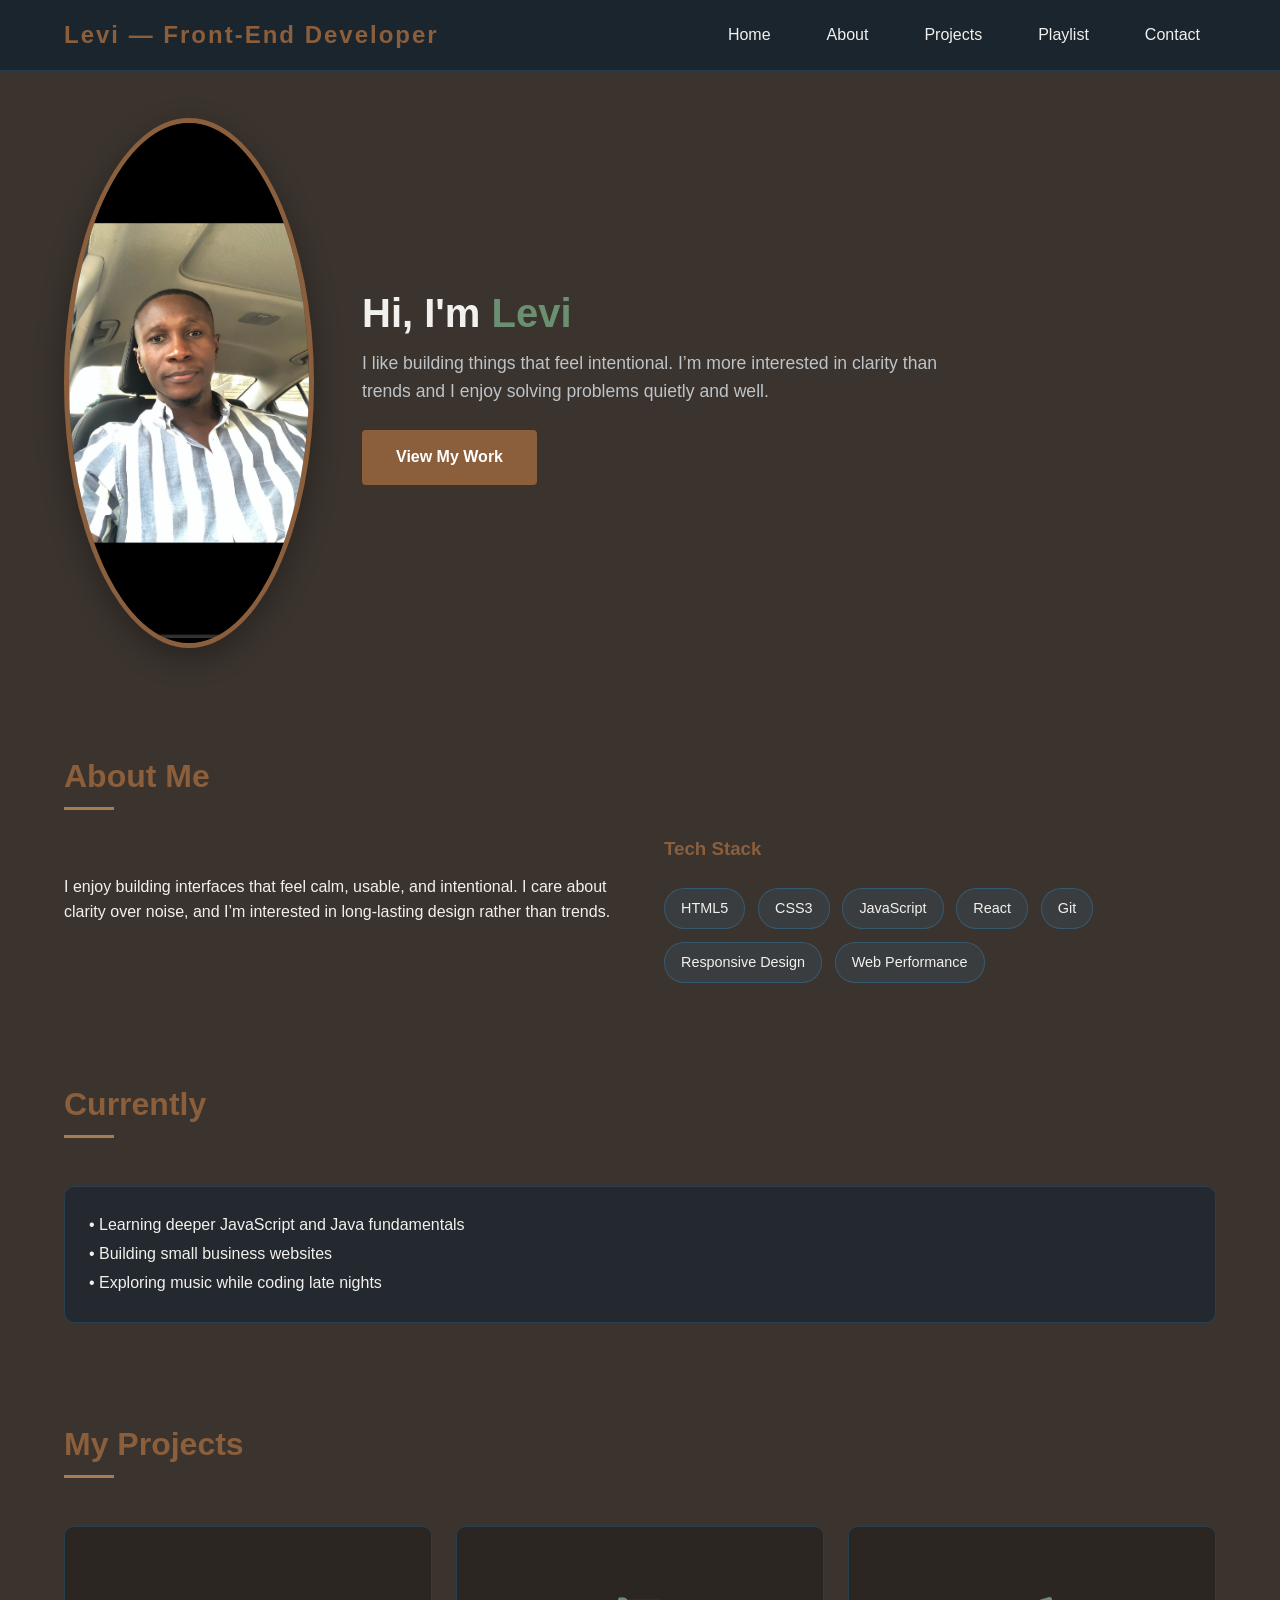
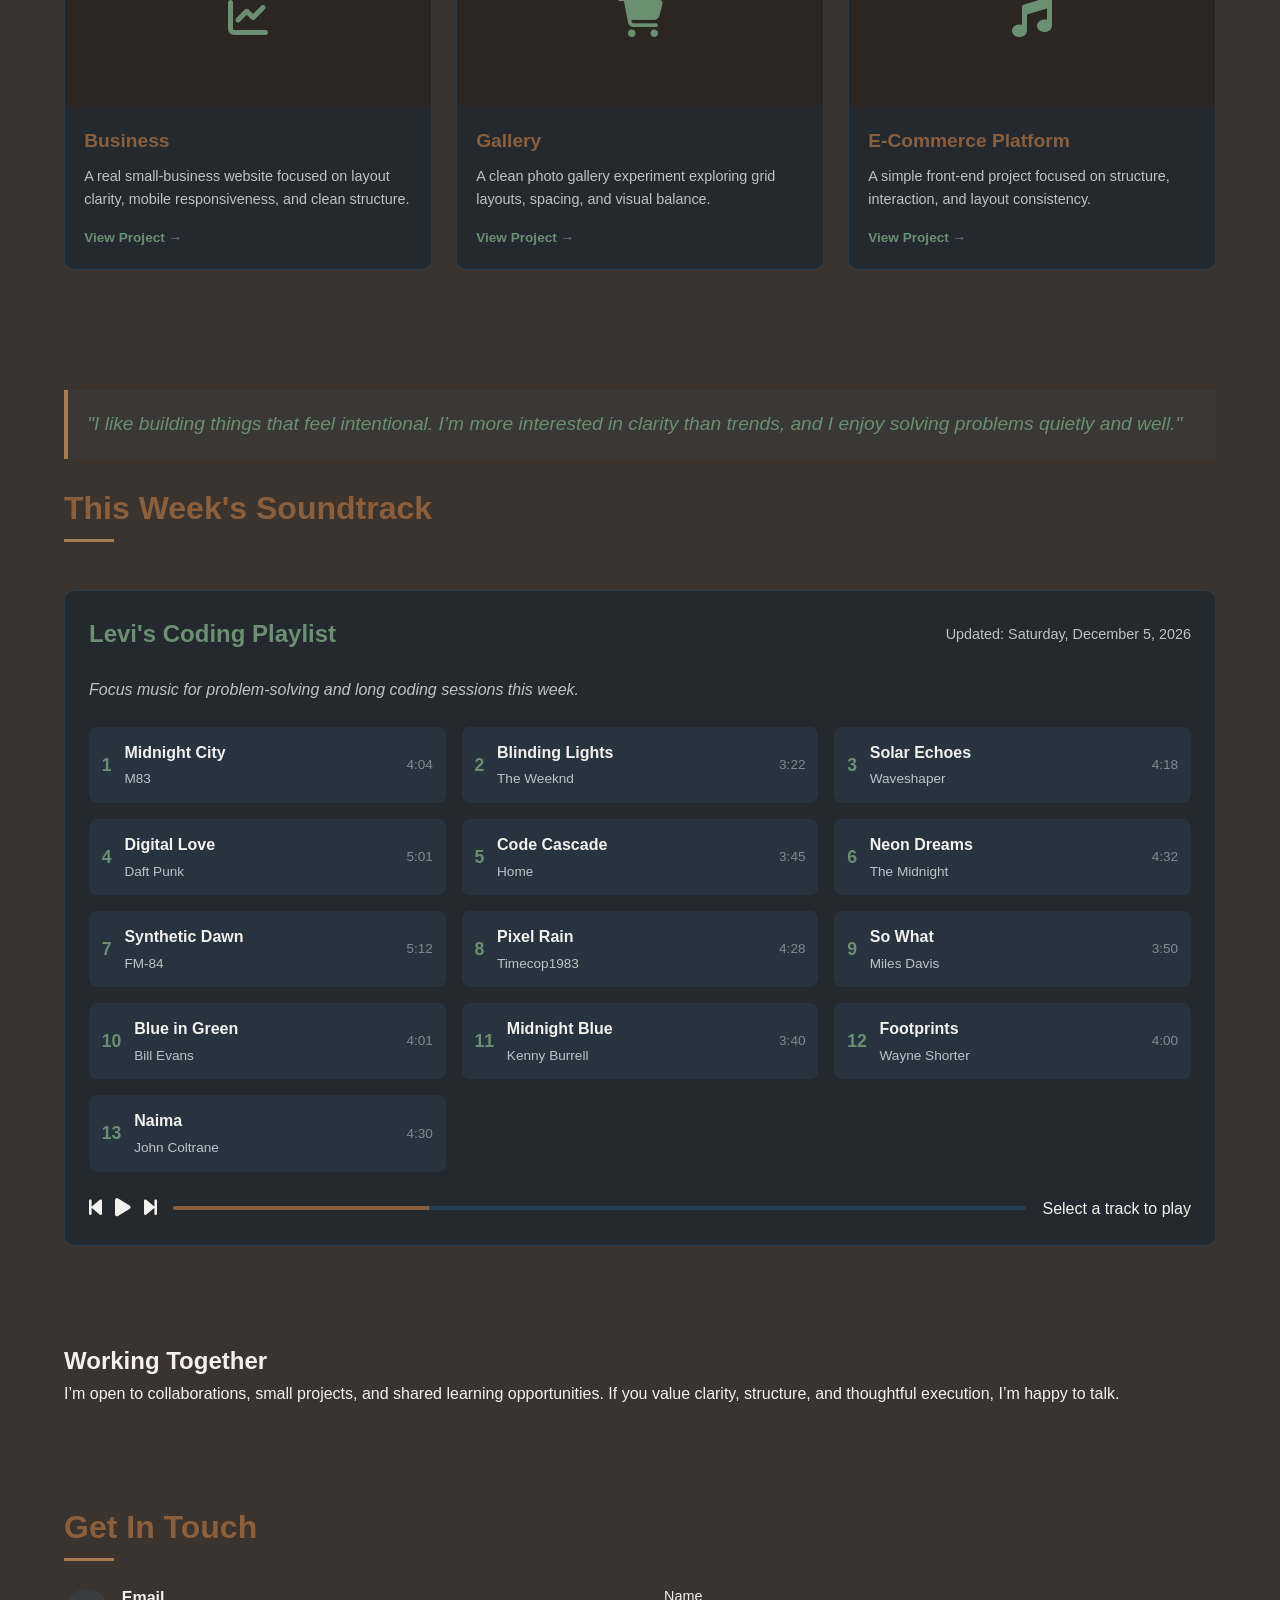
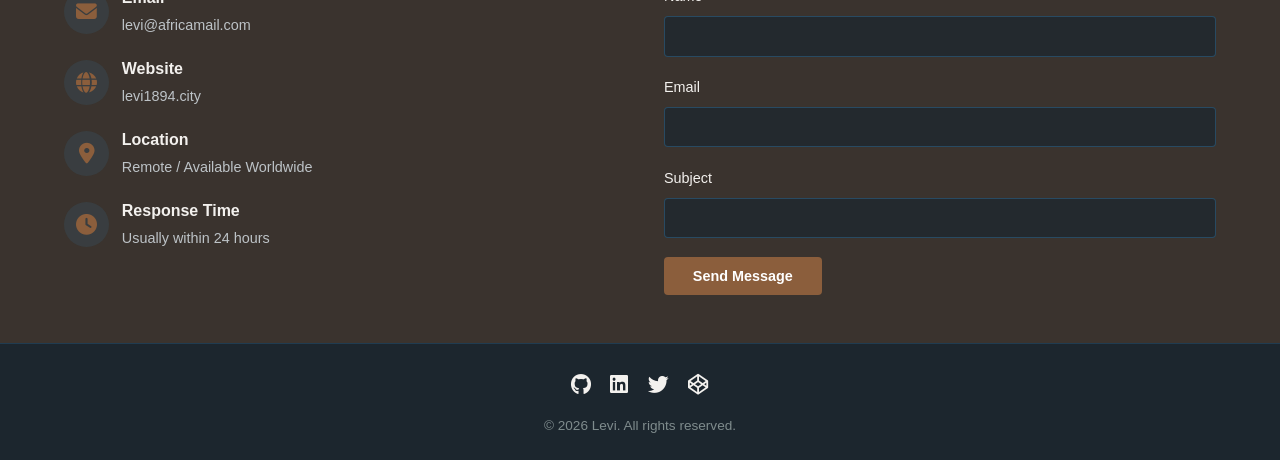
==== Personal/index.html @ 2e71f36c "Update index.html whole page update" ====
<!DOCTYPE html>
<html lang="en">
<head>
    <meta charset="UTF-8">
    <meta name="viewport" content="width=device-width, initial-scale=1.0">
    <title>Levi | Front End Developer</title>
    <link rel="stylesheet" href="https://cdnjs.cloudflare.com/ajax/libs/font-awesome/6.4.0/css/all.min.css">
    <style>
       :root {
  --primary: #2b2622;    /* deep warm charcoal (fireplace / shadows) */
  --secondary: #8b5e3c;  /* earthy wood / rust tone */
  --accent: #a67c52;     /* warm textile / brass highlight */
  --light: #f3f1ee;      /* soft warm off-white (walls / daylight) */
  --dark: #3a332e;       /* dark brown-gray (depth, contrast) */
  --terminal: #6b8f71;   /* muted olive green (plant / nature accent) */
  --transition: all 0.3s ease;
}


        * {
            margin: 0;
            padding: 0;
            box-sizing: border-box;
        }

        body {
            font-family: 'Segoe UI', Tahoma, Geneva, Verdana, sans-serif;
            line-height: 1.6;
            color: var(--light);
            background-color: var(--dark);
            overflow-x: hidden;
        }

        /* Code Background Animation */
        #code-bg {
            position: fixed;
            top: 0;
            left: 0;
            width: 100%;
            height: 100%;
            z-index: -1;
            opacity: 0.05;
            pointer-events: none;
        }

        .code-line {
            position: absolute;
            color: var(--terminal);
            font-family: 'Courier New', monospace;
            font-size: 14px;
            white-space: nowrap;
            opacity: 0;
            animation: floatCode 20s linear infinite;
        }

        @keyframes floatCode {
            0% {
                transform: translateY(100vh) translateX(-100px);
                opacity: 0;
            }
            10% {
                opacity: 0.7;
            }
            90% {
                opacity: 0.7;
            }
            100% {
                transform: translateY(-100px) translateX(100px);
                opacity: 0;
            }
        }

        /* Header & Navigation */
        header {
            position: fixed;
            top: 0;
            width: 100%;
            padding: 1rem 5%;
            background-color: rgba(26, 37, 47, 0.95);
            backdrop-filter: blur(10px);
            z-index: 1000;
            display: flex;
            justify-content: space-between;
            align-items: center;
            border-bottom: 1px solid rgba(52, 152, 219, 0.2);
        }

        .logo {
            font-size: 1.5rem;
            font-weight: 700;
            color: var(--secondary);
            text-decoration: none;
            letter-spacing: 2px;
        }

        .logo span {
            color: var(--terminal);
        }

        nav ul {
            display: flex;
            list-style: none;
            gap: 1.5rem;
        }

        nav a {
            color: var(--light);
            text-decoration: none;
            font-weight: 500;
            padding: 0.5rem 1rem;
            border-radius: 4px;
            transition: var(--transition);
            position: relative;
        }

        nav a:hover {
            color: var(--terminal);
            background-color: rgba(52, 152, 219, 0.1);
        }

        nav a::after {
            content: '>';
            position: absolute;
            left: -15px;
            opacity: 0;
            transition: var(--transition);
            color: var(--terminal);
        }

        nav a:hover::after {
            opacity: 1;
            left: -10px;
        }

        .mobile-menu-btn {
            display: none;
            background: none;
            border: none;
            color: var(--light);
            font-size: 1.5rem;
            cursor: pointer;
        }

        /* Main Content */
        main {
            margin-top: 70px;
        }

        section {
            padding: 3rem 5%;
            min-height: auto;
            display: flex;
            flex-direction: column;
            justify-content: center;
        }

        .section-title {
            font-size: 2rem;
            margin-bottom: 2rem;
            color: var(--secondary);
            position: relative;
            display: inline-block;
        }

        .section-title::after {
            content: '';
            position: absolute;
            bottom: -8px;
            left: 0;
            width: 50px;
            height: 3px;
            background-color: var(--accent);
        }

        /* Hero Section - Photo on LEFT */
        .hero {
            display: flex;
            align-items: center;
            justify-content: space-between;
            gap: 3rem;
            flex-direction: row;
        }

        .headshot-container {
            flex: 0 0 250px;
            position: relative;
        }

        .headshot {
            width: 100%;
            max-width: 250px;
            border-radius: 50%;
            border: 5px solid var(--secondary);
            box-shadow: 0 10px 30px rgba(0, 0, 0, 0.3);
            transition: var(--transition);
        }

        .headshot:hover {
            transform: scale(1.05);
            border-color: var(--terminal);
        }

        .hero-content {
            flex: 1;
        }

        .hero h1 {
            font-size: 2.5rem;
            margin-bottom: 0.8rem;
            line-height: 1.2;
        }

        .hero h1 span {
            color: var(--terminal);
        }

        .hero p {
            font-size: 1.1rem;
            margin-bottom: 1.5rem;
            color: #bdc3c7;
            max-width: 600px;
        }

        .tagline {
            font-size: 1.3rem;
            color: var(--secondary);
            margin-bottom: 1.5rem;
        }

        .cta-button {
            display: inline-block;
            padding: 0.8rem 2rem;
            background-color: var(--secondary);
            color: white;
            text-decoration: none;
            border-radius: 4px;
            font-weight: 600;
            transition: var(--transition);
            border: 2px solid var(--secondary);
        }

        .cta-button:hover {
            background-color: transparent;
            color: var(--secondary);
        }

        /* About Section */
        .about-content {
            display: grid;
            grid-template-columns: 1fr 1fr;
            gap: 3rem;
            align-items: center;
        }

        .about-text p {
            margin-bottom: 1.2rem;
            font-size: 1rem;
        }

        .person-quote {
            font-style: italic;
            font-size: 1.2rem;
            color: var(--terminal);
            padding: 1.2rem;
            border-left: 4px solid var(--accent);
            background-color: rgba(52, 152, 219, 0.05);
            margin: 1.5rem 0;
        }

        .skills {
            display: flex;
            flex-wrap: wrap;
            gap: 0.8rem;
            margin-top: 1.5rem;
        }

        .skill-tag {
            padding: 0.5rem 1rem;
            background-color: rgba(52, 152, 219, 0.1);
            border-radius: 20px;
            font-size: 0.9rem;
            border: 1px solid rgba(52, 152, 219, 0.3);
            transition: var(--transition);
        }

        .skill-tag:hover {
            background-color: rgba(52, 152, 219, 0.2);
            transform: translateY(-3px);
        }

        /* Playlist Section */
        .playlist-container {
            background-color: rgba(26, 37, 47, 0.7);
            border-radius: 10px;
            padding: 1.5rem;
            margin-top: 1.5rem;
            border: 1px solid rgba(52, 152, 219, 0.2);
        }

        .playlist-header {
            display: flex;
            justify-content: space-between;
            align-items: center;
            margin-bottom: 1.5rem;
            flex-wrap: wrap;
            gap: 1rem;
        }

        .playlist-title {
            font-size: 1.5rem;
            color: var(--terminal);
        }

        .playlist-update {
            color: #bdc3c7;
            font-size: 0.9rem;
        }

        .playlist-description {
            margin-bottom: 1.5rem;
            font-style: italic;
            color: #bdc3c7;
        }

        .playlist-tracks {
            display: grid;
            grid-template-columns: repeat(auto-fill, minmax(280px, 1fr));
            gap: 1rem;
        }

        .track {
            display: flex;
            align-items: center;
            padding: 0.8rem;
            background-color: rgba(44, 62, 80, 0.5);
            border-radius: 8px;
            transition: var(--transition);
            cursor: pointer;
        }

        .track:hover {
            background-color: rgba(44, 62, 80, 0.8);
            transform: translateY(-3px);
        }

        .track-number {
            font-size: 1.1rem;
            color: var(--terminal);
            margin-right: 0.8rem;
            font-weight: bold;
        }

        .track-info {
            flex: 1;
        }

        .track-title {
            font-weight: 600;
            margin-bottom: 0.2rem;
        }

        .track-artist {
            color: #bdc3c7;
            font-size: 0.85rem;
        }

        .track-duration {
            color: #7f8c8d;
            font-size: 0.85rem;
        }

        .music-player {
            margin-top: 1.5rem;
            display: flex;
            align-items: center;
            gap: 1rem;
            flex-wrap: wrap;
        }

        .player-controls {
            display: flex;
            gap: 0.8rem;
        }

        .player-btn {
            background: none;
            border: none;
            color: var(--light);
            font-size: 1.3rem;
            cursor: pointer;
            transition: var(--transition);
        }

        .player-btn:hover {
            color: var(--terminal);
        }

        .player-progress {
            flex: 1;
            min-width: 150px;
            height: 4px;
            background-color: rgba(52, 152, 219, 0.2);
            border-radius: 2px;
            overflow: hidden;
        }

        .progress-bar {
            height: 100%;
            width: 30%;
            background-color: var(--secondary);
            transition: width 0.3s ease;
        }

        /* Projects Section */
        .projects-grid {
            display: grid;
            grid-template-columns: repeat(auto-fill, minmax(280px, 1fr));
            gap: 1.5rem;
            margin-top: 1.5rem;
        }

        .project-card {
            background-color: rgba(26, 37, 47, 0.7);
            border-radius: 10px;
            overflow: hidden;
            transition: var(--transition);
            border: 1px solid rgba(52, 152, 219, 0.2);
        }

        .project-card:hover {
            transform: translateY(-8px);
            box-shadow: 0 10px 20px rgba(0, 0, 0, 0.3);
            border-color: var(--terminal);
        }

        .project-img {
            height: 180px;
            background-color: var(--primary);
            display: flex;
            align-items: center;
            justify-content: center;
            color: var(--terminal);
            font-size: 2.5rem;
        }

        .project-info {
            padding: 1.2rem;
        }

        .project-title {
            font-size: 1.2rem;
            margin-bottom: 0.5rem;
            color: var(--secondary);
        }

        .project-desc {
            color: #bdc3c7;
            margin-bottom: 0.8rem;
            font-size: 0.9rem;
        }

        .project-tech {
            display: flex;
            flex-wrap: wrap;
            gap: 0.5rem;
            margin-bottom: 0.8rem;
        }

        .tech-tag {
            padding: 0.3rem 0.7rem;
            background-color: rgba(231, 76, 60, 0.1);
            border-radius: 15px;
            font-size: 0.75rem;
            color: var(--accent);
        }

        .project-link {
            display: inline-block;
            color: var(--terminal);
            text-decoration: none;
            font-weight: 600;
            font-size: 0.85rem;
        }

        .project-link:hover {
            text-decoration: underline;
        }

        /* Contact Section */
        .contact-container {
            display: grid;
            grid-template-columns: 1fr 1fr;
            gap: 3rem;
        }

        .contact-info {
            display: flex;
            flex-direction: column;
            gap: 1.2rem;
        }

        .contact-item {
            display: flex;
            align-items: center;
            gap: 0.8rem;
        }

        .contact-icon {
            font-size: 1.3rem;
            color: var(--secondary);
            width: 45px;
            height: 45px;
            background-color: rgba(52, 152, 219, 0.1);
            border-radius: 50%;
            display: flex;
            align-items: center;
            justify-content: center;
            flex-shrink: 0;
        }

        .contact-details h3 {
            margin-bottom: 0.2rem;
            color: var(--light);
            font-size: 1rem;
        }

        .contact-details p {
            color: #bdc3c7;
            font-size: 0.9rem;
        }

        .contact-form {
            display: flex;
            flex-direction: column;
            gap: 1.2rem;
        }

        .form-group {
            display: flex;
            flex-direction: column;
            gap: 0.5rem;
        }

        .form-group label {
            color: var(--light);
            font-weight: 500;
            font-size: 0.9rem;
        }

        .form-group input,
        .form-group textarea {
            padding: 0.7rem;
            background-color: rgba(26, 37, 47, 0.7);
            border: 1px solid rgba(52, 152, 219, 0.3);
            border-radius: 4px;
            color: var(--light);
            font-family: inherit;
            font-size: 0.9rem;
        }

        .form-group input:focus,
        .form-group textarea:focus {
            outline: none;
            border-color: var(--terminal);
        }

        .submit-btn {
            padding: 0.7rem 1.8rem;
            background-color: var(--secondary);
            color: white;
            border: none;
            border-radius: 4px;
            font-weight: 600;
            cursor: pointer;
            transition: var(--transition);
            align-self: flex-start;
            font-size: 0.9rem;
        }

        .submit-btn:hover {
            background-color: var(--terminal);
        }

        /* Footer */
        footer {
            text-align: center;
            padding: 1.5rem;
            background-color: rgba(26, 37, 47, 0.9);
            border-top: 1px solid rgba(52, 152, 219, 0.2);
        }

        .social-links {
            display: flex;
            justify-content: center;
            gap: 1.2rem;
            margin-bottom: 0.8rem;
        }

        .social-link {
            color: var(--light);
            font-size: 1.3rem;
            transition: var(--transition);
        }

        .social-link:hover {
            color: var(--terminal);
            transform: translateY(-3px);
        }

        .copyright {
            color: #7f8c8d;
            font-size: 0.85rem;
        }

        /* Responsive Design */
        @media (max-width: 992px) {
            .hero {
                flex-direction: column;
                text-align: center;
                gap: 2rem;
            }
            
            .headshot-container {
                flex: 0 0 200px;
            }
            
            .headshot {
                max-width: 200px;
            }
            
            .about-content,
            .contact-container {
                grid-template-columns: 1fr;
                gap: 2rem;
            }
            
            .hero h1 {
                font-size: 2.2rem;
            }
            
            .section-title {
                font-size: 1.8rem;
            }
        }

        @media (max-width: 768px) {
            header {
                padding: 0.8rem 5%;
            }
            
            main {
                margin-top: 60px;
            }
            
            section {
                padding: 2rem 5%;
            }
            
            nav ul {
                display: none;
                position: absolute;
                top: 100%;
                left: 0;
                width: 100%;
                background-color: var(--dark);
                flex-direction: column;
                padding: 1rem 0;
                text-align: center;
                gap: 0;
            }
            
            nav ul.active {
                display: flex;
            }
            
            nav a {
                display: block;
                padding: 0.8rem;
            }
            
            .mobile-menu-btn {
                display: block;
            }
            
            .hero h1 {
                font-size: 2rem;
            }
            
            .tagline {
                font-size: 1.2rem;
            }
            
            .hero p {
                 font-size: 1.1rem;
  line-height: 1.75;
            }
            
            .headshot-container {
                flex: 0 0 180px;
            }
            
            .headshot {
                max-width: 180px;
            }
            
            .playlist-tracks {
                grid-template-columns: 1fr;
            }
            
            .projects-grid {
                grid-template-columns: 1fr;
            }
            
            .playlist-header {
                flex-direction: column;
                align-items: flex-start;
            }
            
            .music-player {
                flex-direction: column;
                align-items: flex-start;
            }
            
            .player-progress {
                width: 100%;
            }
        }

        @media (max-width: 480px) {
            .hero h1 {
                font-size: 1.8rem;
            }
            
            .headshot-container {
                flex: 0 0 150px;
            }
            
            .headshot {
                max-width: 150px;
            }
            
            .section-title {
                font-size: 1.6rem;
            }
            
            .person-quote {
                font-size: 1.1rem;
                padding: 1rem;
            }
        }
    </style>
</head>
<body>
    <!-- Animated Code Background -->
    <div id="code-bg"></div>

    <!-- Header -->
    <header>
        <a href="#" class="logo">Levi — Front-End Developer<span></span></a>
        <button class="mobile-menu-btn" id="mobileMenuBtn">
            <i class="fas fa-bars"></i>
        </button>
        <nav>
            <ul id="navMenu">
                <li><a href="#home">Home</a></li>
                <li><a href="#about">About</a></li>
                <li><a href="#projects">Projects</a></li>
                <li><a href="#playlist">Playlist</a></li>
                <li><a href="#contact">Contact</a></li>
            </ul>
        </nav>
    </header>

    <main>
        <!-- Hero Section - Photo on LEFT -->
        <section id="home" class="hero">
            <div class="headshot-container">
                <img src="unnamed.jpg" alt="Levi" class="headshot">
            </div>
            <div class="hero-content">
                <h1>Hi, I'm <span>Levi</span></h1>
            
                <p>I like building things that feel intentional.
                I’m more interested in clarity than trends and I enjoy solving problems quietly and well.</p>
                <a href="#projects" class="cta-button">View My Work</a>
            </div>
        </section>

        <!-- About Section -->
        <section id="about">
            <h2 class="section-title">About Me</h2>
            <div class="about-content">
                <div class="about-text">
                    <p>I enjoy building interfaces that feel calm, usable, and intentional. I care about clarity over noise,
and I’m interested in long‑lasting design rather than trends.</p>
                   
                </div>
                <div>
                    <h3 style="margin-bottom: 1.2rem; color: var(--secondary);">Tech Stack</h3>
                    <div class="skills">
                        <span class="skill-tag">HTML5</span>
                        <span class="skill-tag">CSS3</span>
                        <span class="skill-tag">JavaScript</span>
                        <span class="skill-tag">React</span>
                        <span class="skill-tag">Git</span>
                        <span class="skill-tag">Responsive Design</span>
                        <span class="skill-tag">Web Performance</span>
                    </div>
                </div>
            </div>
        </section>

        <section id="now">
  <h2 class="section-title">Currently</h2>
  <div class="playlist-container">
    <ul style="list-style: none; line-height: 1.8;">
      <li>• Learning deeper JavaScript and Java fundamentals</li>
      <li>• Building small business websites</li>
      <li>• Exploring music while coding late nights</li>
    </ul>
  </div>
</section>
        <!-- Projects Section -->
        <section id="projects">
            <h2 class="section-title">My Projects</h2>
            <div class="projects-grid">
                <div class="project-card">
                    <div class="project-img">
                        <i class="fas fa-chart-line"></i>
                    </div>
                    <div class="project-info">
                        <h3 class="project-title">Business</h3>
                        <p class="project-desc">A real small-business website focused on layout clarity,
mobile responsiveness, and clean structure.</p>
                        <a href="https://smoothjazz18n94.github.io/Little-Bites-Eatery/" class="project-link">View Project →</a>
                    </div>
                </div>
                <div class="project-card">
                    <div class="project-img">
                        <i class="fas fa-shopping-cart"></i>
                    </div>
                    <div class="project-info">
                        <h3 class="project-title">Gallery</h3>
                        <p class="project-desc">A clean photo gallery experiment exploring grid layouts,
spacing, and visual balance.</p>
                        <a href="#" class="project-link">View Project →</a>
                    </div>
                </div>
                <div class="project-card">
                    <div class="project-img">
                        <i class="fas fa-music"></i>
                    </div>
                    <div class="project-info">
                        <h3 class="project-title">E-Commerce Platform</h3>
                        <p class="project-desc">A simple front-end project focused on structure,
interaction, and layout consistency.</p>
                        <a href="https://smoothjazz18n94.github.io/organic/" class="project-link">View Project →</a>
                    </div>
                </div>
                
            </div>
        </section>

        <!-- Playlist Section -->
        <section id="playlist">
            <div class="person-quote">
                "I like building things that feel intentional.
  I’m more interested in clarity than trends,
  and I enjoy solving problems quietly and well."
            </div>
            <h2 class="section-title">This Week's Soundtrack</h2>
            
            <div class="playlist-container">
                <div class="playlist-header">
                    <h3 class="playlist-title">Levi's Coding Playlist</h3>
                    <div class="playlist-update">Updated: <span id="currentDate"></span></div>
                </div>
                <p class="playlist-description">Focus music for problem-solving and long coding sessions this week.</p>
                
                <div class="playlist-tracks" id="playlistTracks">
                    <!-- Tracks will be populated by JavaScript -->
                </div>
                
                <div class="music-player">
                    <div class="player-controls">
                        <button class="player-btn" id="prevBtn">
                            <i class="fas fa-step-backward"></i>
                        </button>
                        <button class="player-btn" id="playBtn">
                            <i class="fas fa-play"></i>
                        </button>
                        <button class="player-btn" id="nextBtn">
                            <i class="fas fa-step-forward"></i>
                        </button>
                    </div>
                    <div class="player-progress">
                        <div class="progress-bar" id="progressBar"></div>
                    </div>
                    <div id="nowPlaying">Select a track to play</div>
                </div>
            </div>
        </section>

        <!-- Contact Section -->
         <section id="collaboration">
  <h2>Working Together</h2>
  <p>
    I’m open to collaborations, small projects, and shared learning opportunities.
    If you value clarity, structure, and thoughtful execution, I’m happy to talk.
  </p>
</section>
        <section id="contact">
            <h2 class="section-title">Get In Touch</h2>
            <div class="contact-container">
                <div class="contact-info">
                    <div class="contact-item">
                        <div class="contact-icon">
                            <i class="fas fa-envelope"></i>
                        </div>
                        <div class="contact-details">
                            <h3>Email</h3>
                            <p>levi@africamail.com</p>
                        </div>
                    </div>
                    <div class="contact-item">
                        <div class="contact-icon">
                            <i class="fas fa-globe"></i>
                        </div>
                        <div class="contact-details">
                            <h3>Website</h3>
                            <p>levi1894.city</p>
                        </div>
                    </div>
                    <div class="contact-item">
                        <div class="contact-icon">
                            <i class="fas fa-map-marker-alt"></i>
                        </div>
                        <div class="contact-details">
                            <h3>Location</h3>
                            <p>Remote / Available Worldwide</p>
                        </div>
                    </div>
                    <div class="contact-item">
                        <div class="contact-icon">
                            <i class="fas fa-clock"></i>
                        </div>
                        <div class="contact-details">
                            <h3>Response Time</h3>
                            <p>Usually within 24 hours</p>
                        </div>
                    </div>
                </div>
                <form
  class="contact-form"
  action="https://formspree.io/f/xreebewq"
  method="POST"
>
  <div class="form-group">
    <label for="name">Name</label>
    <input type="text" name="name" id="name" required>
  </div>

  <div class="form-group">
    <label for="email">Email</label>
    <input type="email" name="email" id="email" required>
  </div>

  <div class="form-group">
    <label for="subject">Subject</label>
    <input type="text" name="subject" id="subject" required>
  </div>

  <!-- Hidden settings -->
  <input type="hidden" name="_subject" value="New message from levi1894.city">
  <input type="hidden" name="_template" value="table">

  <button type="submit" class="submit-btn">
    Send Message
  </button>
</form>

            </div>
        </section>
    </main>

    <!-- Footer -->
    <footer>
        <div class="social-links">
            <a href="https://github.com/smoothjazz18n94" class="social-link"><i class="fab fa-github"></i></a>
            <a href="https://www.linkedin.com/in/levi-s-070030272?utm_source=share&utm_campaign=share_via&utm_content=profile&utm_medium=ios_app" class="social-link"><i class="fab fa-linkedin"></i></a>
            <a href="https://x.com/coolmensch_" class="social-link"><i class="fab fa-twitter"></i></a>
            <a href="#" class="social-link"><i class="fab fa-codepen"></i></a>
        </div>
        <p class="copyright">© <span id="currentYear"></span> Levi.  All rights reserved.</p>
        
    </footer>

    <script>
        // Initialize when DOM is loaded
        document.addEventListener('DOMContentLoaded', function() {
            // Set current date and year
            const currentDate = new Date();
            document.getElementById('currentDate').textContent = currentDate.toLocaleDateString('en-US', { 
                weekday: 'long', 
                year: 'numeric', 
                month: 'long', 
                day: 'numeric' 
            });
            document.getElementById('currentYear').textContent = currentDate.getFullYear();
            
            // Create animated code background
            createCodeBackground();
            
            // Initialize playlist
            initializePlaylist();
            
            // Mobile menu toggle
            const mobileMenuBtn = document.getElementById('mobileMenuBtn');
            const navMenu = document.getElementById('navMenu');
            
            mobileMenuBtn.addEventListener('click', function() {
                navMenu.classList.toggle('active');
                mobileMenuBtn.innerHTML = navMenu.classList.contains('active') 
                    ? '<i class="fas fa-times"></i>' 
                    : '<i class="fas fa-bars"></i>';
            });
            
            // Smooth scrolling for navigation links
            document.querySelectorAll('nav a').forEach(anchor => {
                anchor.addEventListener('click', function(e) {
                    e.preventDefault();
                    const targetId = this.getAttribute('href');
                    const targetSection = document.querySelector(targetId);
                    
                    // Close mobile menu if open
                    navMenu.classList.remove('active');
                    mobileMenuBtn.innerHTML = '<i class="fas fa-bars"></i>';
                    
                    // Scroll to section
                    window.scrollTo({
                        top: targetSection.offsetTop - 70,
                        behavior: 'smooth'
                    });
                });
            });
            
            // Contact form submission
           
            // Dynamic color palette based on time of day
            updateColorPalette();
            
            // Add scroll animations
            setupScrollAnimations();
        });
        
        // Create animated code background
        function createCodeBackground() {
            const codeBg = document.getElementById('code-bg');
            const codeLines = [
                "function createPortfolio() {",
                "  const skills = ['HTML', 'CSS', 'JS'];",
                "  return <Portfolio skills={skills} />;",
                "}",
                "const developer = new Developer('Levi');",
                "developer.specialize('Frontend');",
                "if (problem) {",
                "  solve(problem);",
                "}",
                "npm install creativity --save-dev",
                "git commit -m 'Add awesome portfolio'",
                "while (coding) {",
                "  drinkCoffee();",
                "}",
                "const portfolio = {",
                "  modern: true,",
                "  minimal: true,",
                "  interactive: true",
                "};"
            ];
            
            // Create code lines at random positions
            for (let i = 0; i < 15; i++) {
                const codeLine = document.createElement('div');
                codeLine.className = 'code-line';
                codeLine.textContent = codeLines[Math.floor(Math.random() * codeLines.length)];
                codeLine.style.left = `${Math.random() * 100}%`;
                codeLine.style.animationDelay = `${Math.random() * 20}s`;
                codeLine.style.fontSize = `${12 + Math.random() * 6}px`;
                codeBg.appendChild(codeLine);
            }
            
            // Make code lines interactive on hover
            document.querySelectorAll('.code-line').forEach(line => {
                line.addEventListener('mouseenter', function() {
                    this.style.opacity = '1';
                    this.style.color = '#ff5555';
                    this.style.textShadow = '0 0 10px #ff5555';
                });
                
                line.addEventListener('mouseleave', function() {
                    this.style.opacity = '0.7';
                    this.style.color = '';
                    this.style.textShadow = '';
                });
            });
        }
        
        // Initialize playlist with tracks
        function initializePlaylist() {
            const playlistTracks = document.getElementById('playlistTracks');
            const tracks = [
                { title: "Midnight City", artist: "M83", duration: "4:04" },
                { title: "Blinding Lights", artist: "The Weeknd", duration: "3:22" },
                { title: "Solar Echoes", artist: "Waveshaper", duration: "4:18" },
                { title: "Digital Love", artist: "Daft Punk", duration: "5:01" },
                { title: "Code Cascade", artist: "Home", duration: "3:45" },
                { title: "Neon Dreams", artist: "The Midnight", duration: "4:32" },
                { title: "Synthetic Dawn", artist: "FM-84", duration: "5:12" },
                { title: "Pixel Rain", artist: "Timecop1983", duration: "4:28" },
                { title: 'So What', artist: 'Miles Davis', duration: "3:50" },
                { title: 'Blue in Green', artist: 'Bill Evans', duration: "4:01" },
                { title: 'Midnight Blue', artist: 'Kenny Burrell', duration: "3:40" },
                { title: 'Footprints', artist: 'Wayne Shorter', duration: "4:00" },
                { title: 'Naima', artist: 'John Coltrane', duration: "4:30" }  
            ];
            
            // Clear existing content
            playlistTracks.innerHTML = '';
            
            // Add tracks to playlist
            tracks.forEach((track, index) => {
                const trackElement = document.createElement('div');
                trackElement.className = 'track';
                trackElement.dataset.index = index;
                
                trackElement.innerHTML = `
                    <div class="track-number">${index + 1}</div>
                    <div class="track-info">
                        <div class="track-title">${track.title}</div>
                        <div class="track-artist">${track.artist}</div>
                    </div>
                    <div class="track-duration">${track.duration}</div>
                `;
                
                // Add click event to play track
                trackElement.addEventListener('click', function() {
                    playTrack(index);
                });
                
                playlistTracks.appendChild(trackElement);
            });
            
            // Initialize player controls
            const playBtn = document.getElementById('playBtn');
            const prevBtn = document.getElementById('prevBtn');
            const nextBtn = document.getElementById('nextBtn');
            const progressBar = document.getElementById('progressBar');
            const nowPlaying = document.getElementById('nowPlaying');
            
            let currentTrack = 0;
            let isPlaying = false;
            let progressInterval;
            
            function playTrack(index) {
                currentTrack = index;
                const track = tracks[index];
                nowPlaying.textContent = `Now Playing: ${track.title} - ${track.artist}`;
                
                // Update play button
                playBtn.innerHTML = '<i class="fas fa-pause"></i>';
                isPlaying = true;
                
                // Reset and start progress bar
                clearInterval(progressInterval);
                let progress = 0;
                progressBar.style.width = '0%';
                
                progressInterval = setInterval(() => {
                    if (progress >= 100) {
                        clearInterval(progressInterval);
                        playNextTrack();
                        return;
                    }
                    
                        progress += 1;
                    progressBar.style.width = progress + '%';
                }, 200);
            }

            function playNextTrack() {
                playTrack((currentTrack + 1) % tracks.length);
            }

            function playPrevTrack() {
                playTrack((currentTrack - 1 + tracks.length) % tracks.length);
            }

            nextBtn.addEventListener('click', playNextTrack);
            prevBtn.addEventListener('click', playPrevTrack);
        }
    
</script>
</body>
</html>
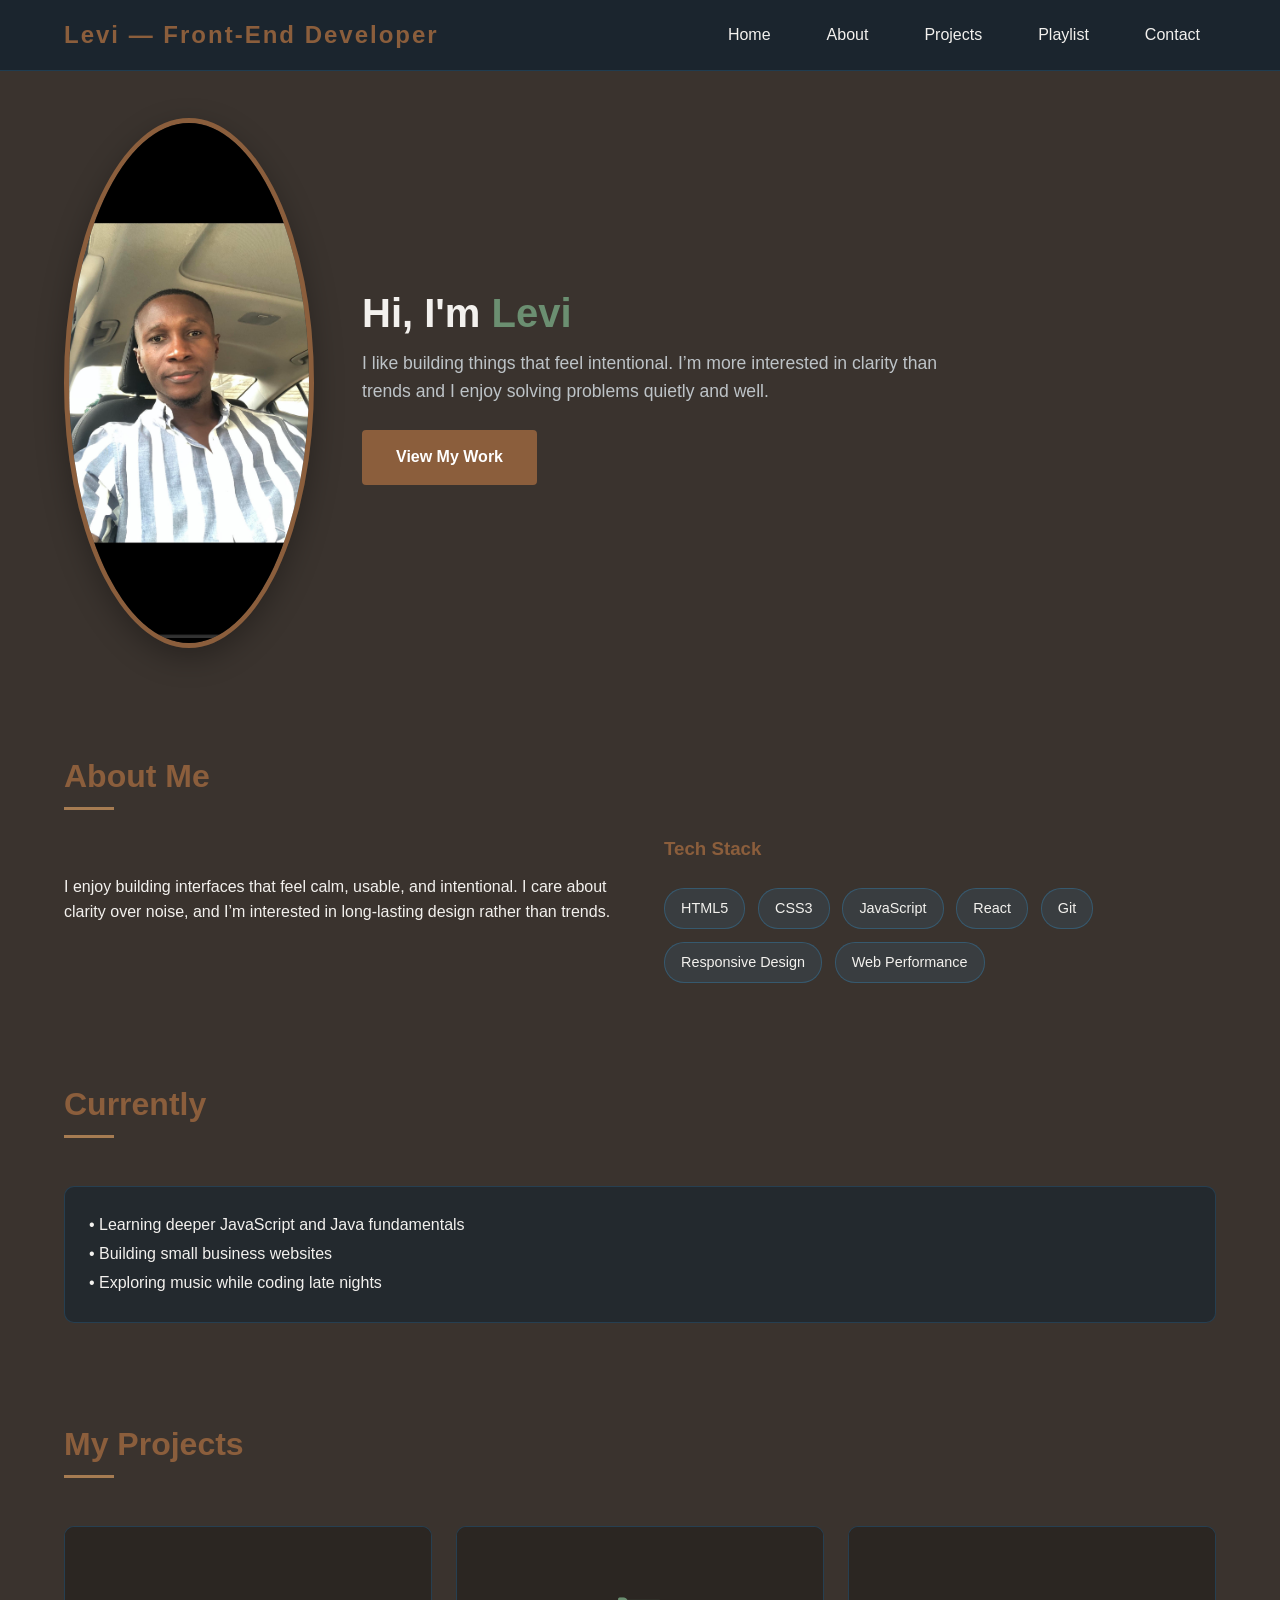
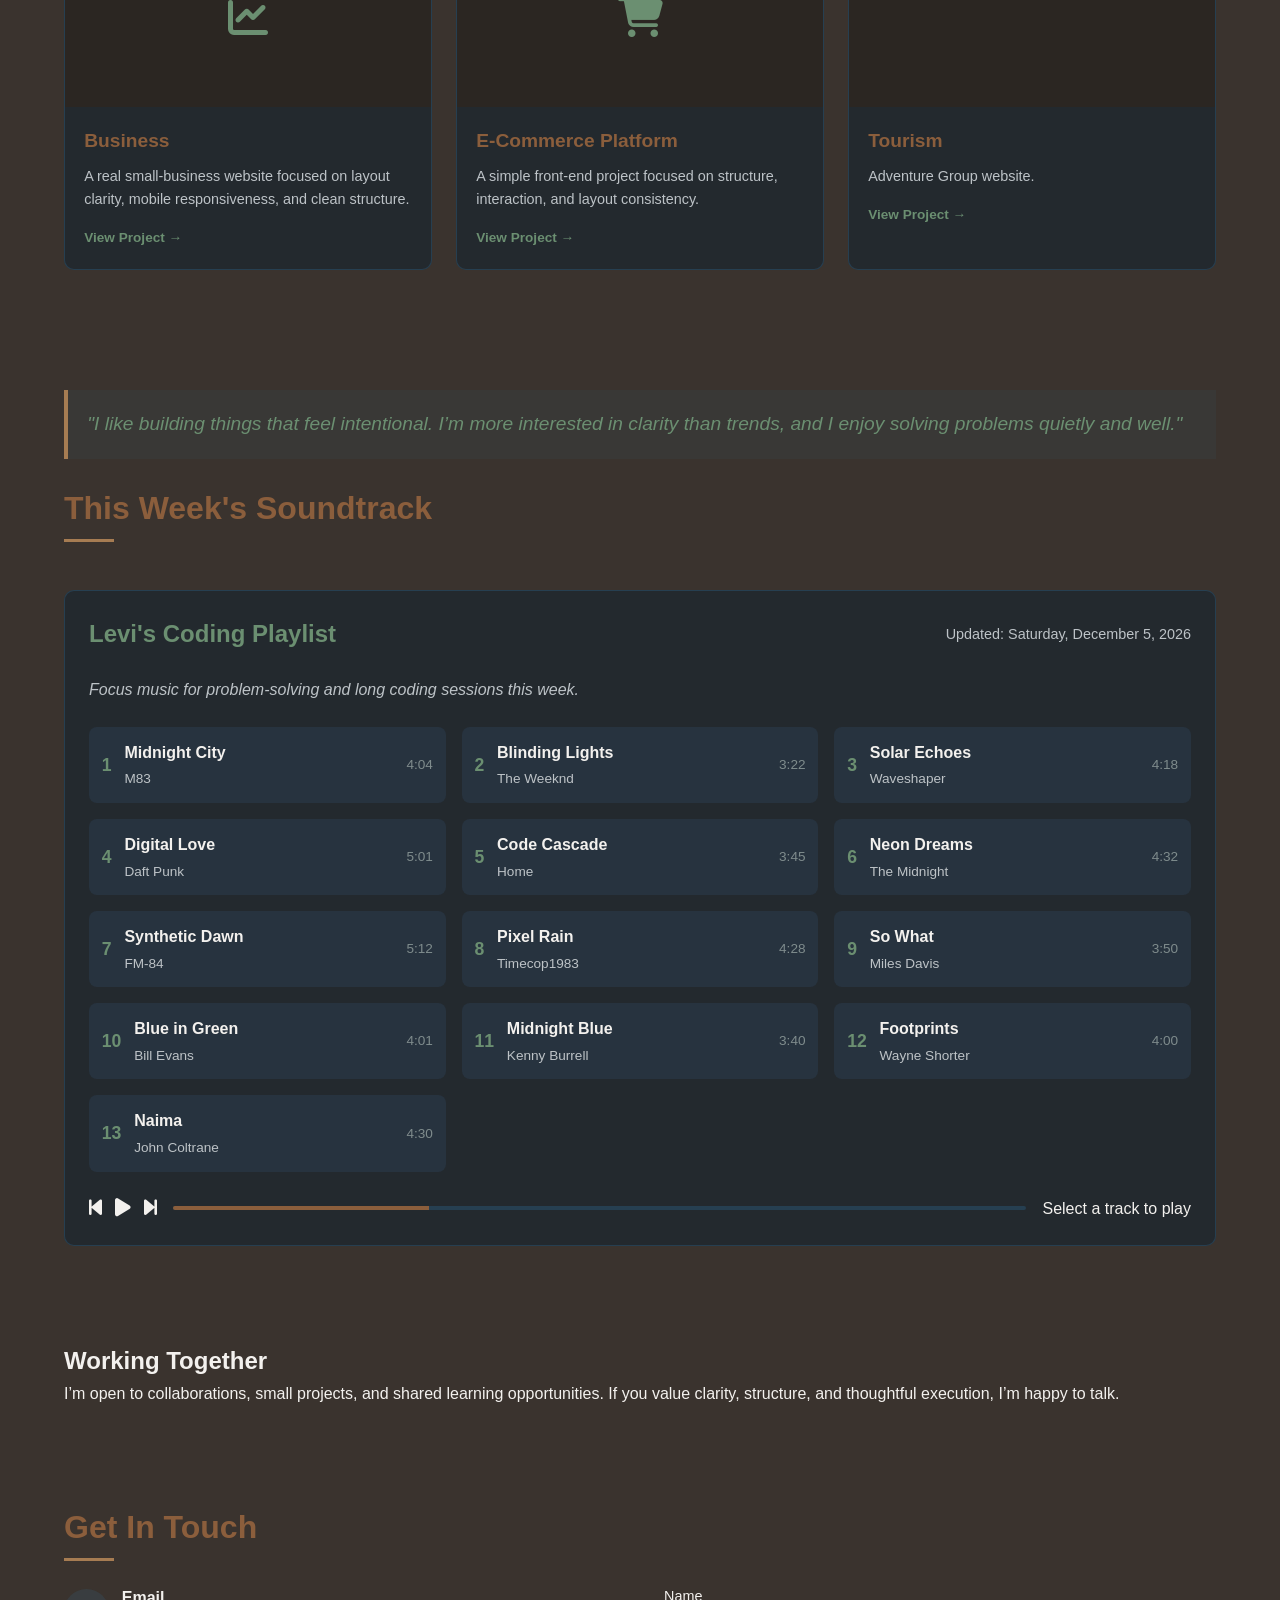
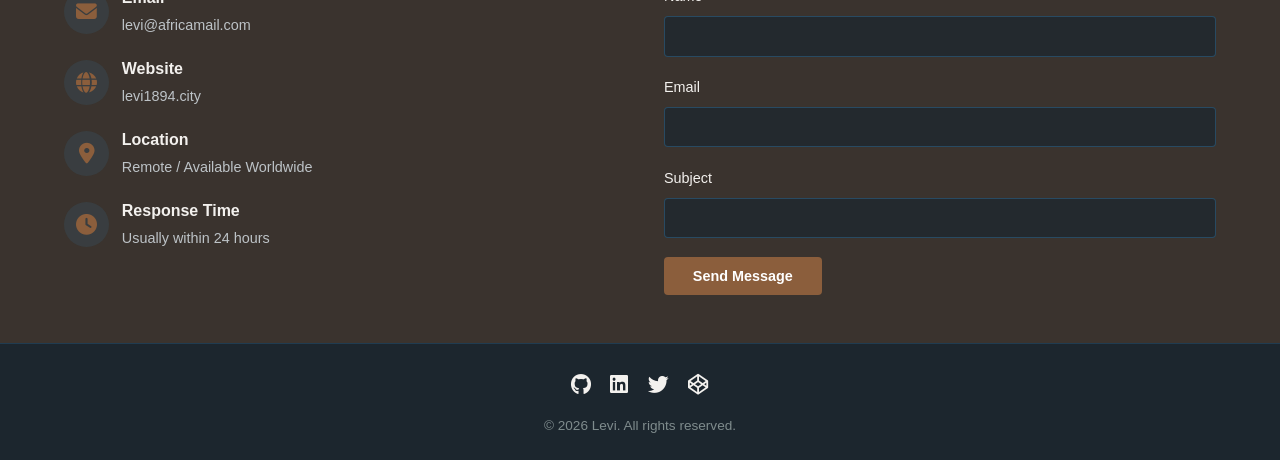
==== commit 15d523e6: "Update index.html" ====
--- a/Personal/index.html
+++ b/Personal/index.html
@@ -840,21 +840,20 @@
                         <i class="fas fa-shopping-cart"></i>
                     </div>
                     <div class="project-info">
-                        <h3 class="project-title">Gallery</h3>
-                        <p class="project-desc">A clean photo gallery experiment exploring grid layouts,
-spacing, and visual balance.</p>
-                        <a href="#" class="project-link">View Project →</a>
-                    </div>
-                </div>
-                <div class="project-card">
-                    <div class="project-img">
-                        <i class="fas fa-music"></i>
-                    </div>
-                    <div class="project-info">
                         <h3 class="project-title">E-Commerce Platform</h3>
                         <p class="project-desc">A simple front-end project focused on structure,
 interaction, and layout consistency.</p>
                         <a href="https://smoothjazz18n94.github.io/organic/" class="project-link">View Project →</a>
+                    </div>
+                </div>
+                <div class="project-card">
+                    <div class="project-img">
+                        <i class="fas fa-beach"></i>
+                    </div>
+                    <div class="project-info">
+                        <h3 class="project-title">Tourism</h3>
+                        <p class="project-desc">Adventure Group website.</p>
+                        <a href="https://smoothjazz18n94.github.io/OTF/" class="project-link">View Project →</a>
                     </div>
                 </div>
                 
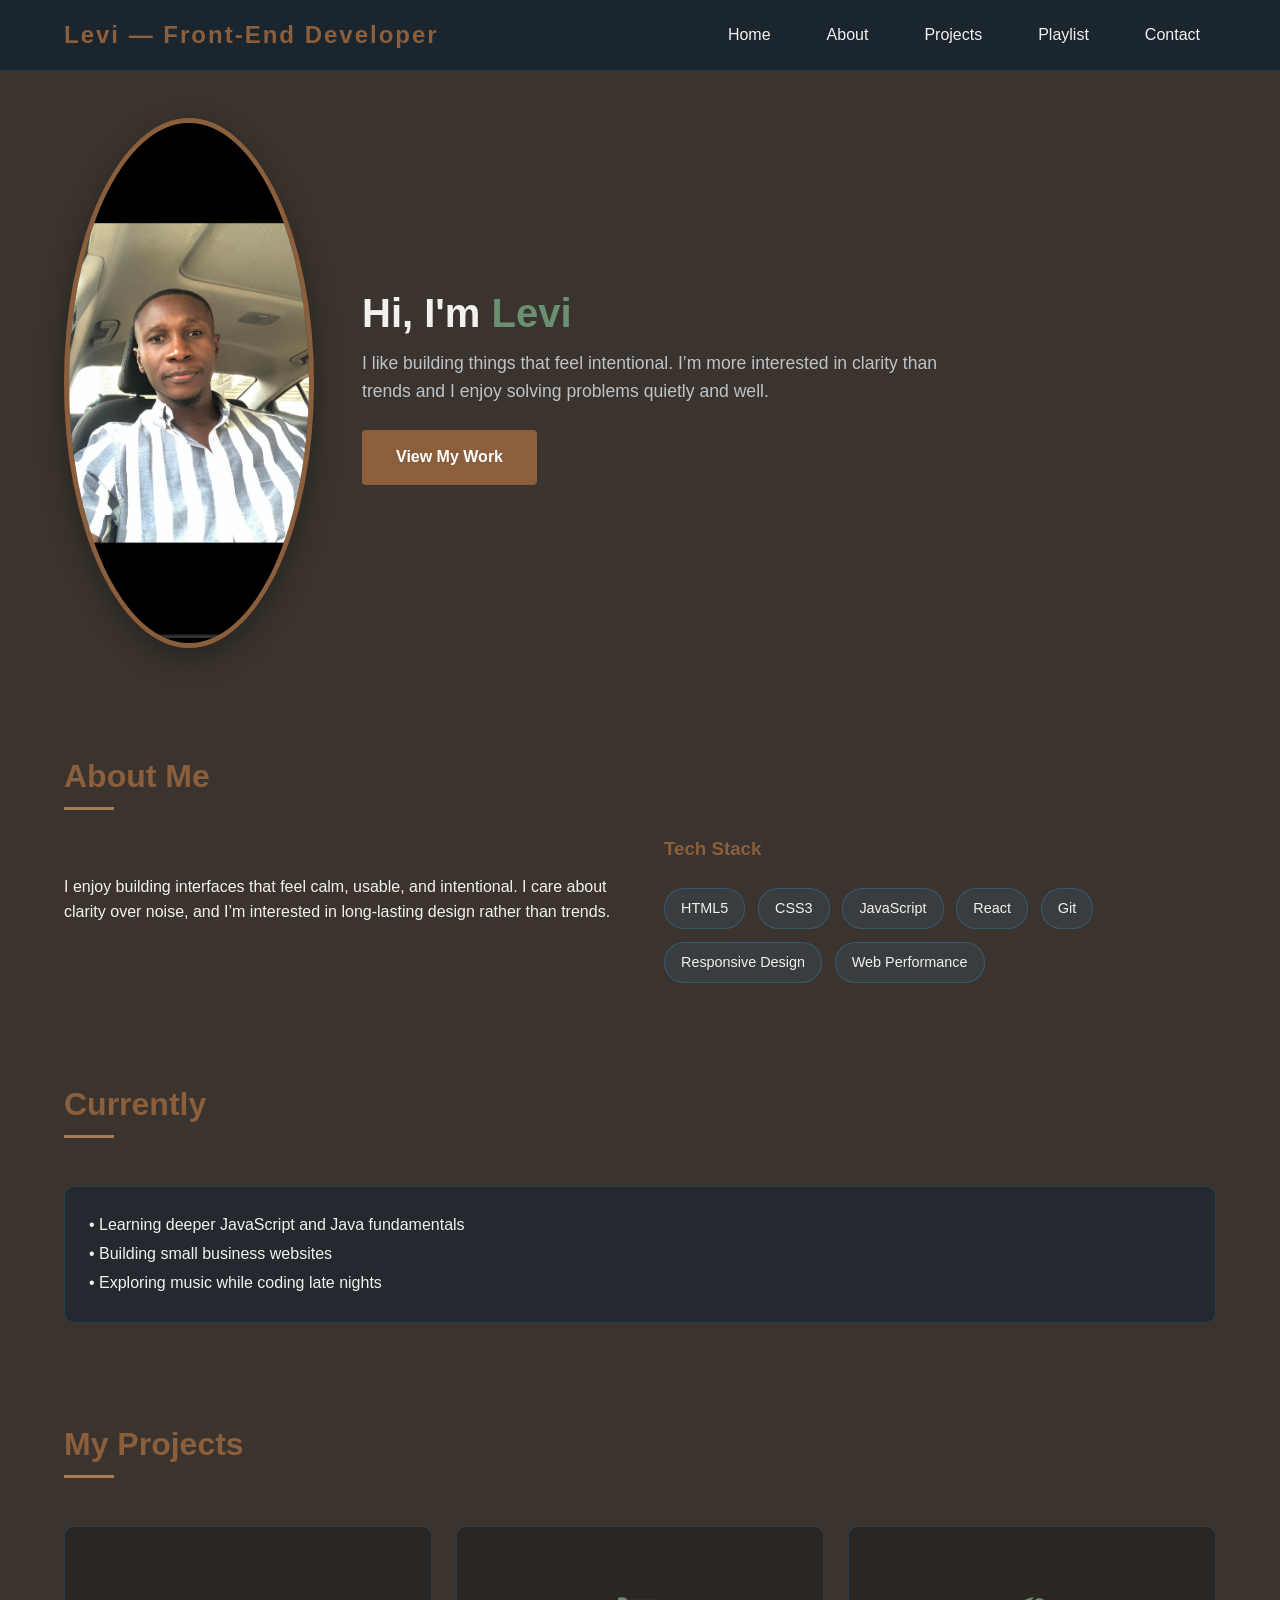
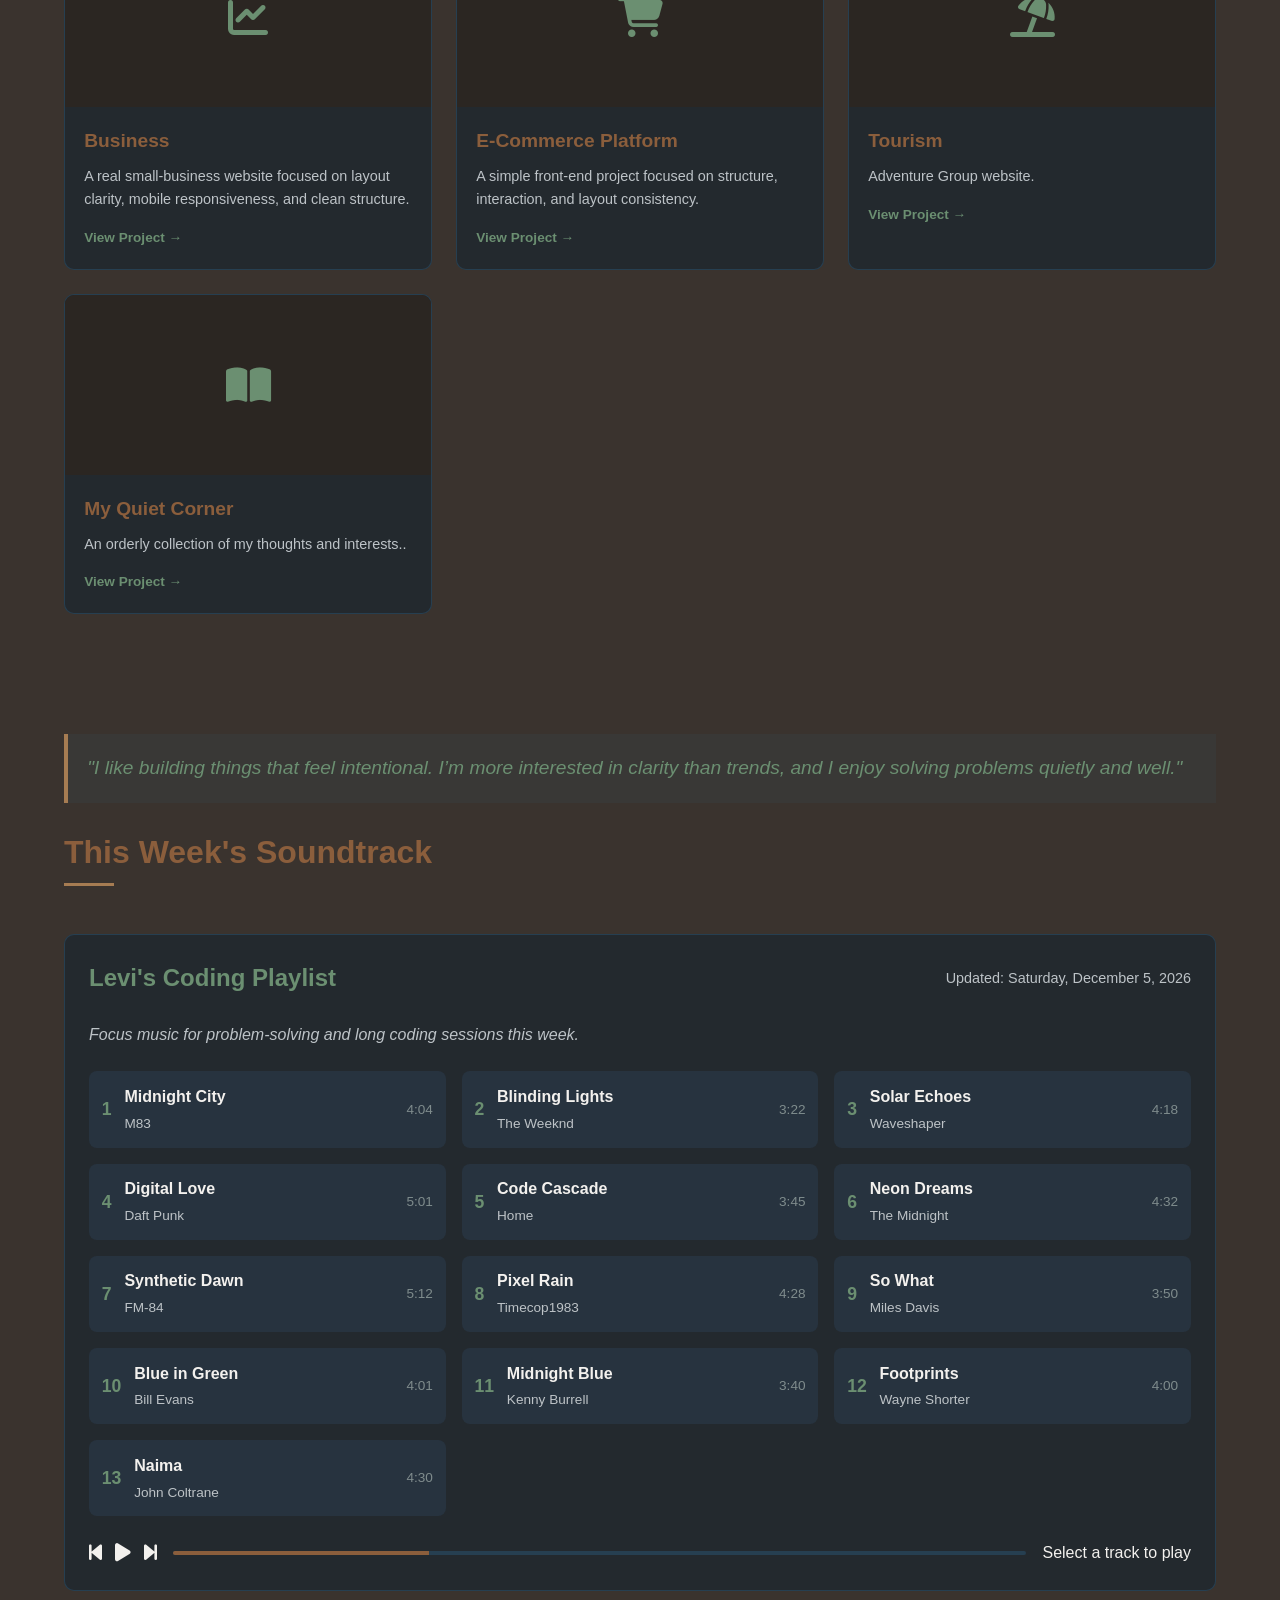
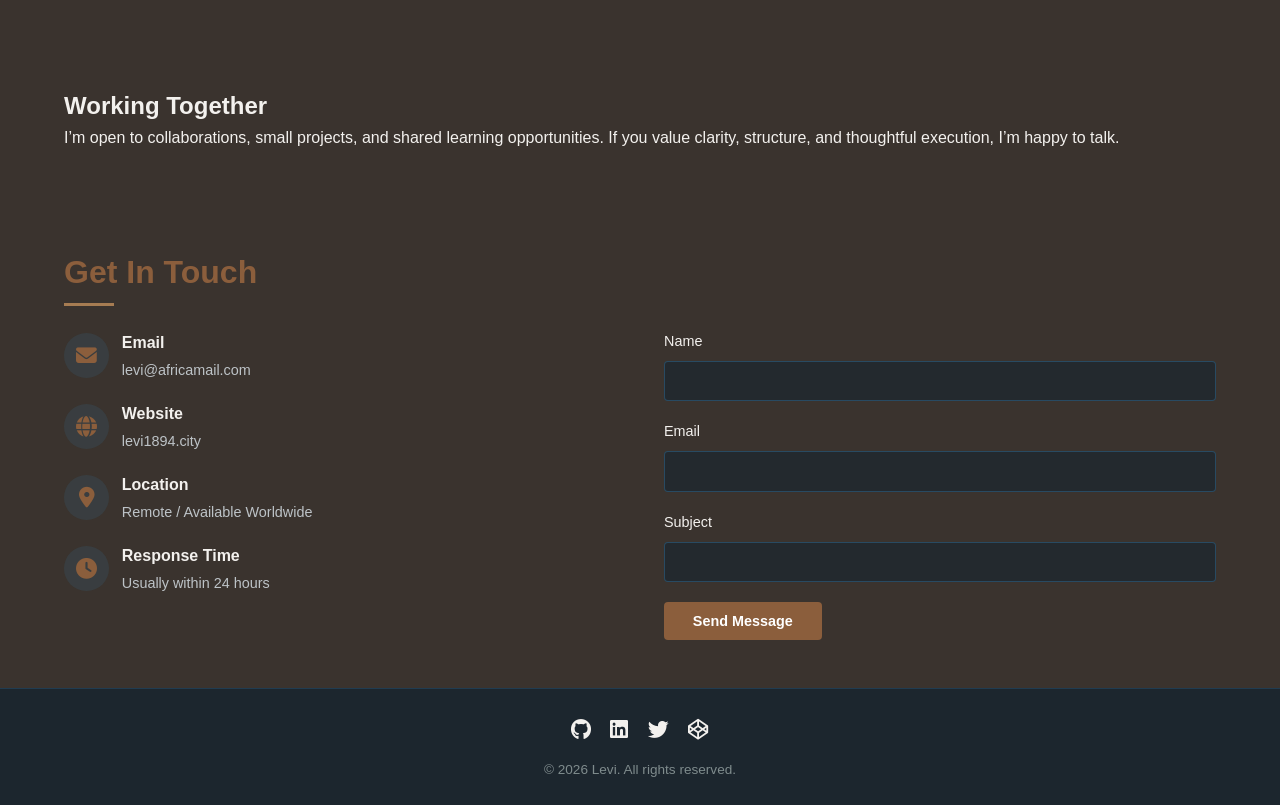
==== commit 7d8a5099: "Update index.html" ====
--- a/Personal/index.html
+++ b/Personal/index.html
@@ -821,7 +821,7 @@
   </div>
 </section>
         <!-- Projects Section -->
-        <section id="projects">
+       <section id="projects">
             <h2 class="section-title">My Projects</h2>
             <div class="projects-grid">
                 <div class="project-card">
@@ -848,7 +848,7 @@
                 </div>
                 <div class="project-card">
                     <div class="project-img">
-                        <i class="fas fa-beach"></i>
+                       <i class="fa-solid fa-umbrella-beach"></i>
                     </div>
                     <div class="project-info">
                         <h3 class="project-title">Tourism</h3>
@@ -857,6 +857,16 @@
                     </div>
                 </div>
                 
+                <div class="project-card">
+                    <div class="project-img">
+                        <i class="fa-solid fa-book-open"></i>
+                    </div>
+                    <div class="project-info">
+                        <h3 class="project-title">My Quiet Corner</h3>
+                        <p class="project-desc">An orderly collection of my thoughts and interests..</p>
+                        <a href="https://smoothjazz18n94.github.io/myquietcorner/" class="project-link">View Project →</a>
+                    </div>
+                </div>
             </div>
         </section>
 
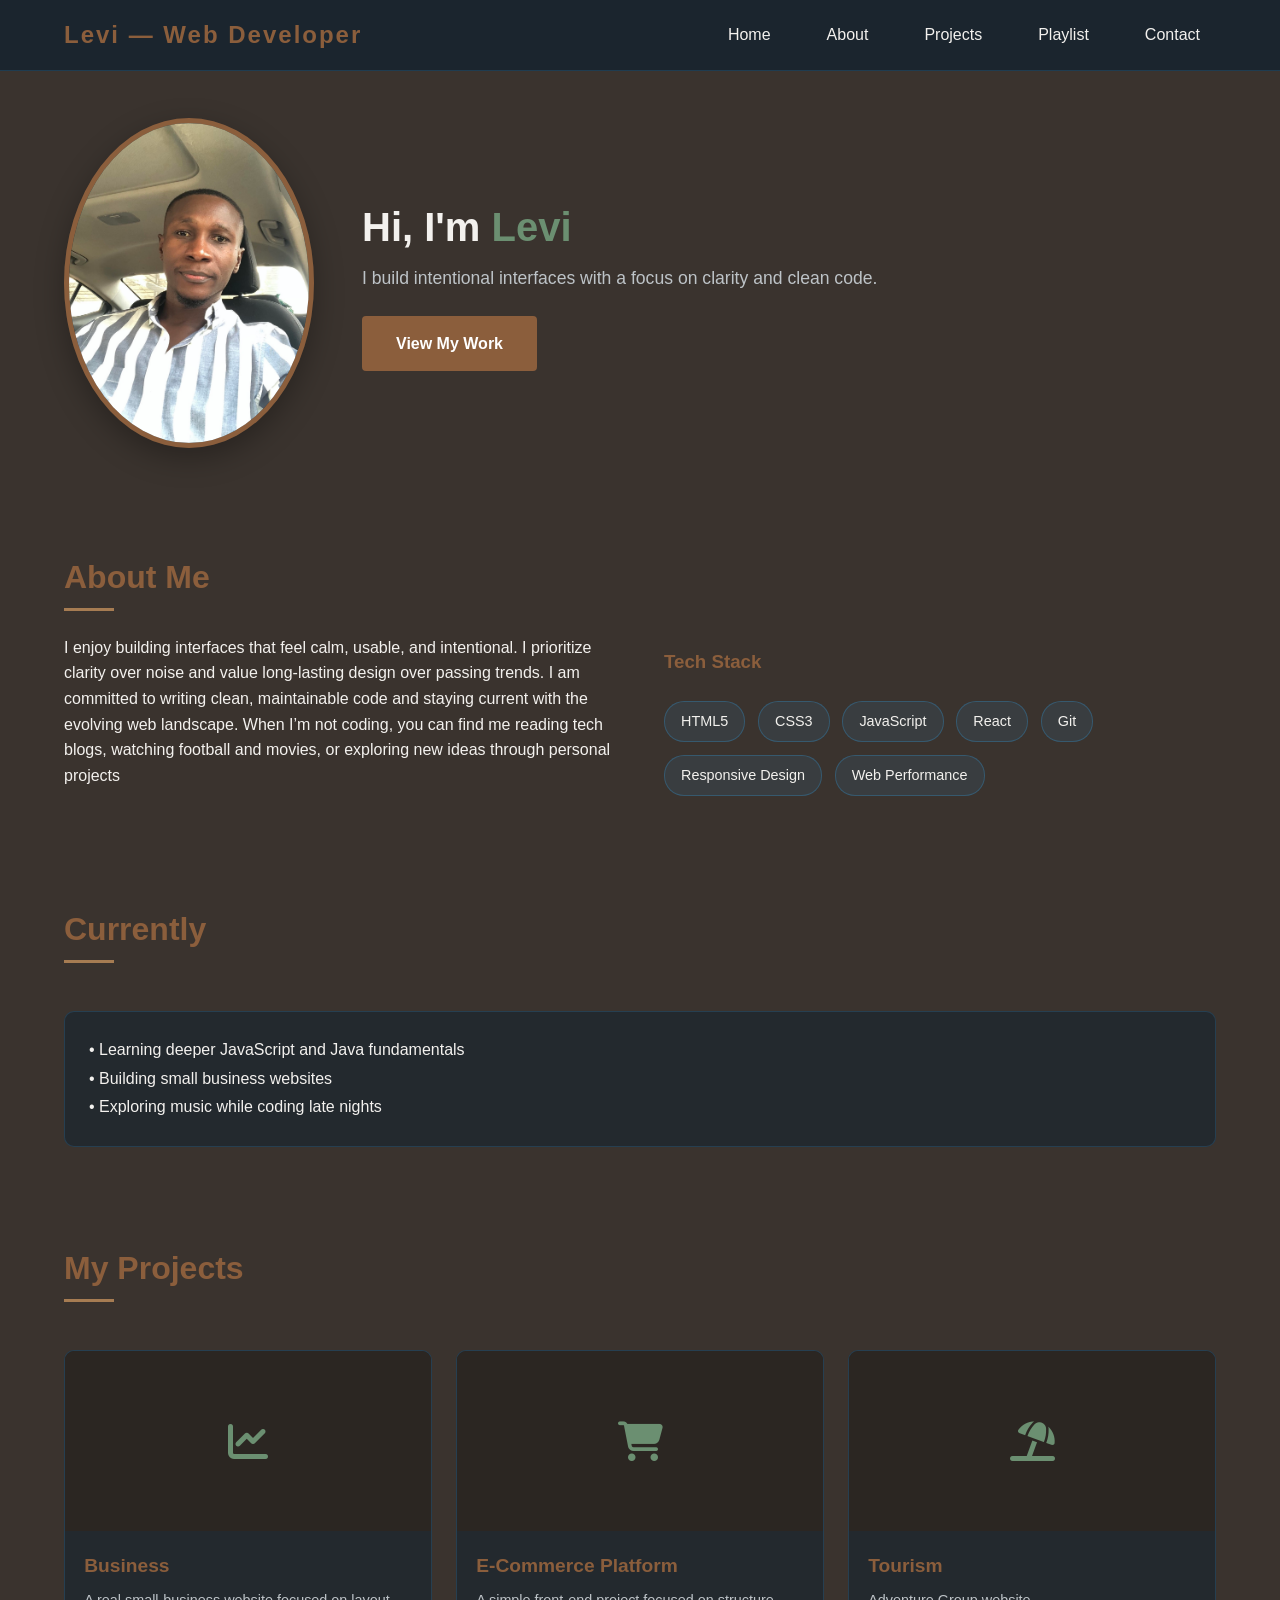
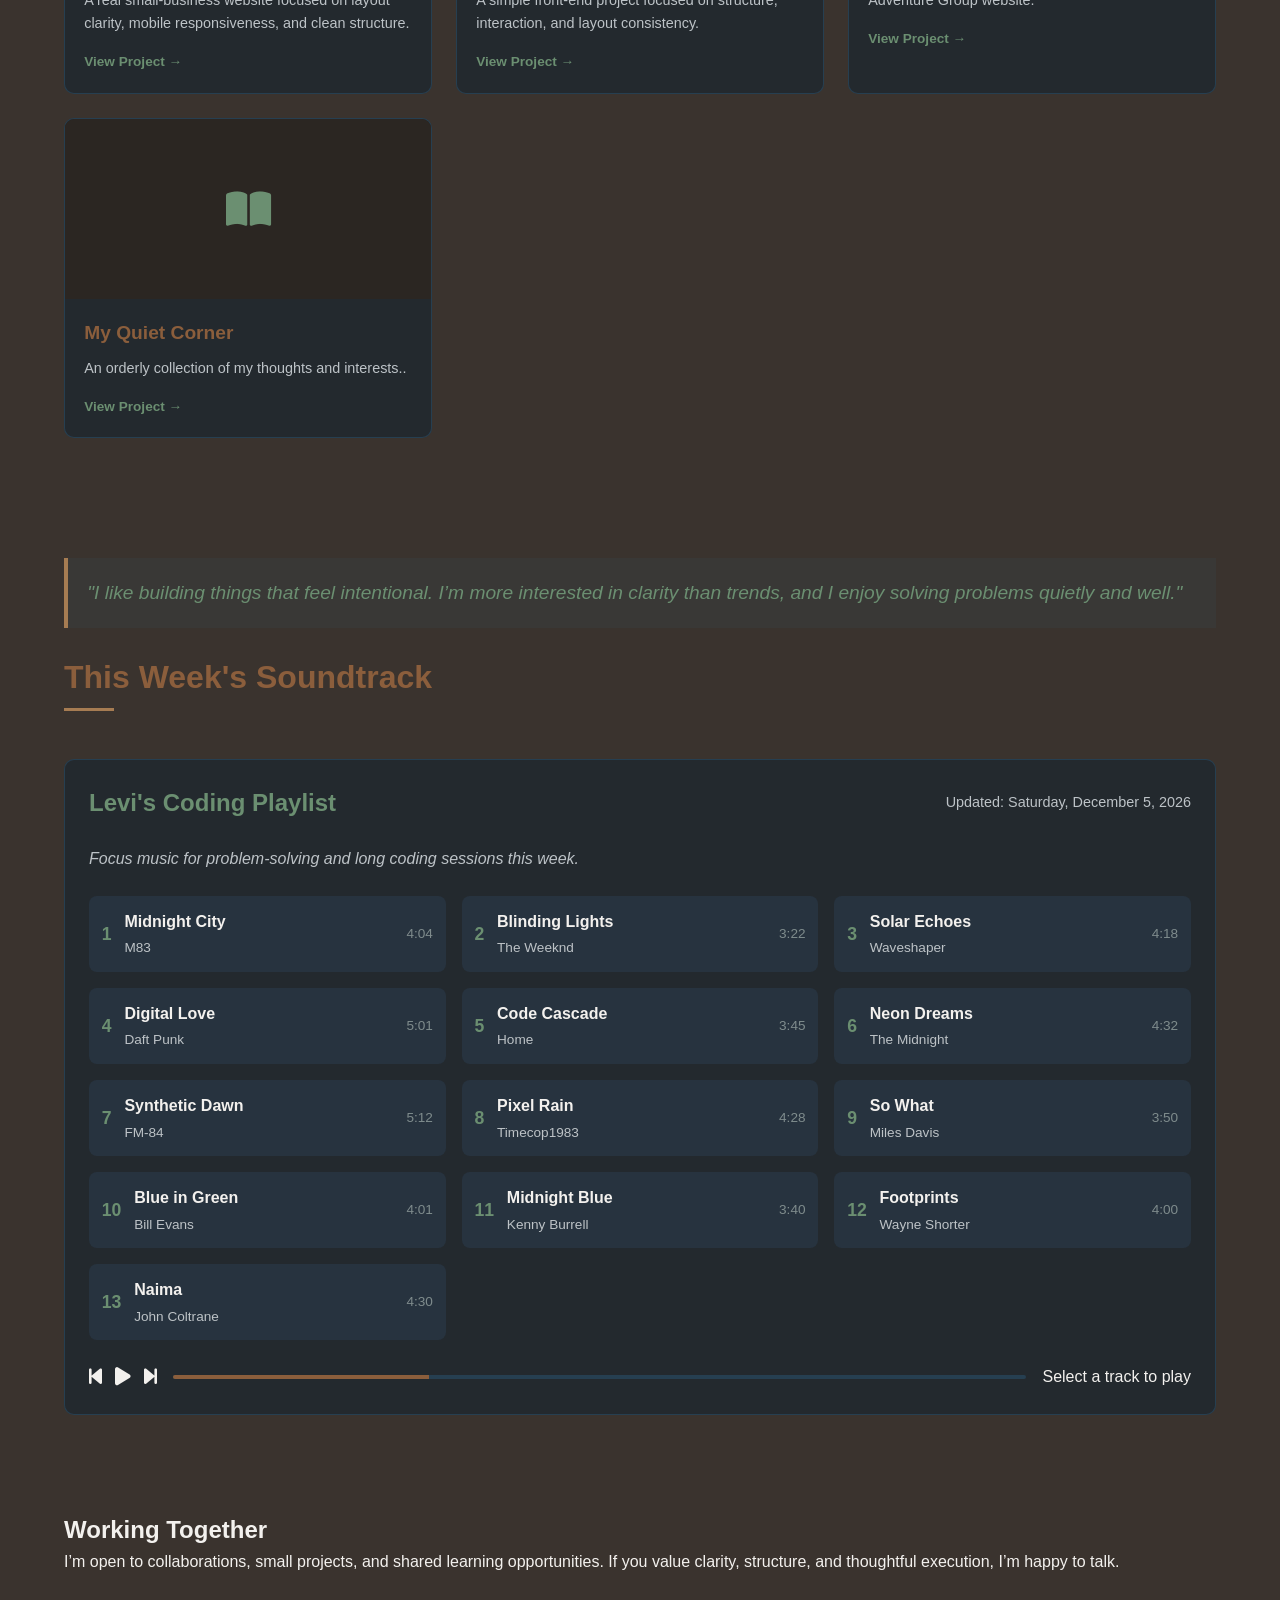
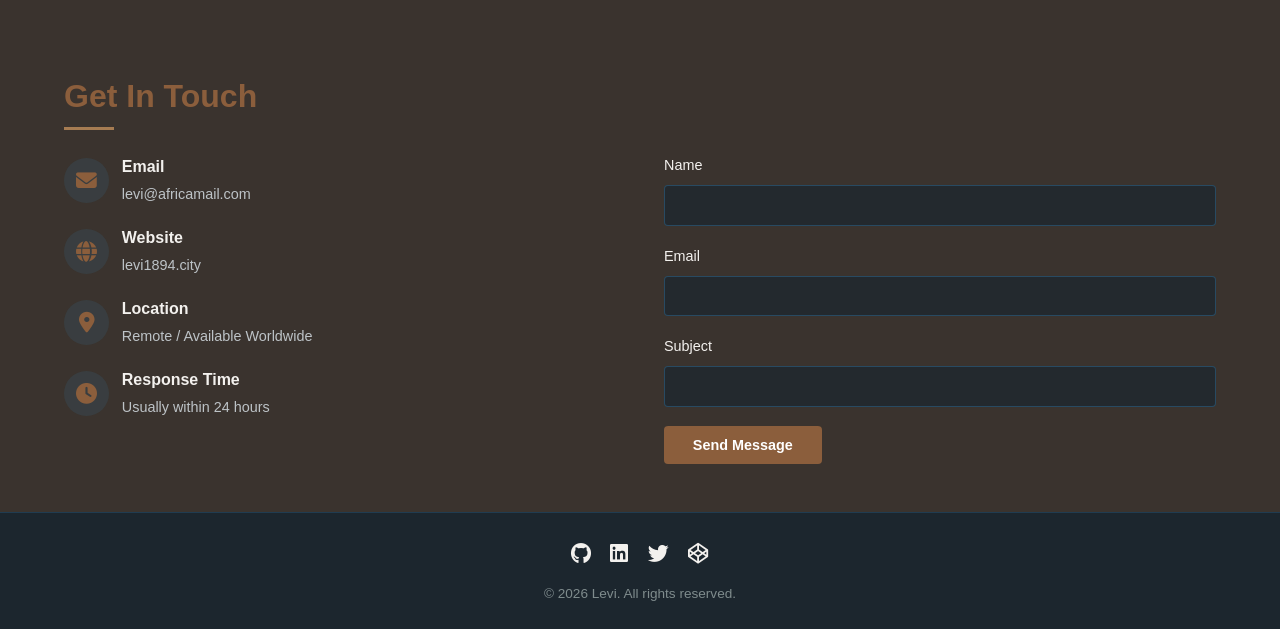
==== commit c896daa8: "Add files via upload" ====
--- a/Personal/index.html
+++ b/Personal/index.html
@@ -1,1213 +1,1211 @@
-<!DOCTYPE html>
-<html lang="en">
-<head>
-    <meta charset="UTF-8">
-    <meta name="viewport" content="width=device-width, initial-scale=1.0">
-    <title>Levi | Front End Developer</title>
-    <link rel="stylesheet" href="https://cdnjs.cloudflare.com/ajax/libs/font-awesome/6.4.0/css/all.min.css">
-    <style>
-       :root {
-  --primary: #2b2622;    /* deep warm charcoal (fireplace / shadows) */
-  --secondary: #8b5e3c;  /* earthy wood / rust tone */
-  --accent: #a67c52;     /* warm textile / brass highlight */
-  --light: #f3f1ee;      /* soft warm off-white (walls / daylight) */
-  --dark: #3a332e;       /* dark brown-gray (depth, contrast) */
-  --terminal: #6b8f71;   /* muted olive green (plant / nature accent) */
-  --transition: all 0.3s ease;
-}
-
-
-        * {
-            margin: 0;
-            padding: 0;
-            box-sizing: border-box;
-        }
-
-        body {
-            font-family: 'Segoe UI', Tahoma, Geneva, Verdana, sans-serif;
-            line-height: 1.6;
-            color: var(--light);
-            background-color: var(--dark);
-            overflow-x: hidden;
-        }
-
-        /* Code Background Animation */
-        #code-bg {
-            position: fixed;
-            top: 0;
-            left: 0;
-            width: 100%;
-            height: 100%;
-            z-index: -1;
-            opacity: 0.05;
-            pointer-events: none;
-        }
-
-        .code-line {
-            position: absolute;
-            color: var(--terminal);
-            font-family: 'Courier New', monospace;
-            font-size: 14px;
-            white-space: nowrap;
-            opacity: 0;
-            animation: floatCode 20s linear infinite;
-        }
-
-        @keyframes floatCode {
-            0% {
-                transform: translateY(100vh) translateX(-100px);
-                opacity: 0;
-            }
-            10% {
-                opacity: 0.7;
-            }
-            90% {
-                opacity: 0.7;
-            }
-            100% {
-                transform: translateY(-100px) translateX(100px);
-                opacity: 0;
-            }
-        }
-
-        /* Header & Navigation */
-        header {
-            position: fixed;
-            top: 0;
-            width: 100%;
-            padding: 1rem 5%;
-            background-color: rgba(26, 37, 47, 0.95);
-            backdrop-filter: blur(10px);
-            z-index: 1000;
-            display: flex;
-            justify-content: space-between;
-            align-items: center;
-            border-bottom: 1px solid rgba(52, 152, 219, 0.2);
-        }
-
-        .logo {
-            font-size: 1.5rem;
-            font-weight: 700;
-            color: var(--secondary);
-            text-decoration: none;
-            letter-spacing: 2px;
-        }
-
-        .logo span {
-            color: var(--terminal);
-        }
-
-        nav ul {
-            display: flex;
-            list-style: none;
-            gap: 1.5rem;
-        }
-
-        nav a {
-            color: var(--light);
-            text-decoration: none;
-            font-weight: 500;
-            padding: 0.5rem 1rem;
-            border-radius: 4px;
-            transition: var(--transition);
-            position: relative;
-        }
-
-        nav a:hover {
-            color: var(--terminal);
-            background-color: rgba(52, 152, 219, 0.1);
-        }
-
-        nav a::after {
-            content: '>';
-            position: absolute;
-            left: -15px;
-            opacity: 0;
-            transition: var(--transition);
-            color: var(--terminal);
-        }
-
-        nav a:hover::after {
-            opacity: 1;
-            left: -10px;
-        }
-
-        .mobile-menu-btn {
-            display: none;
-            background: none;
-            border: none;
-            color: var(--light);
-            font-size: 1.5rem;
-            cursor: pointer;
-        }
-
-        /* Main Content */
-        main {
-            margin-top: 70px;
-        }
-
-        section {
-            padding: 3rem 5%;
-            min-height: auto;
-            display: flex;
-            flex-direction: column;
-            justify-content: center;
-        }
-
-        .section-title {
-            font-size: 2rem;
-            margin-bottom: 2rem;
-            color: var(--secondary);
-            position: relative;
-            display: inline-block;
-        }
-
-        .section-title::after {
-            content: '';
-            position: absolute;
-            bottom: -8px;
-            left: 0;
-            width: 50px;
-            height: 3px;
-            background-color: var(--accent);
-        }
-
-        /* Hero Section - Photo on LEFT */
-        .hero {
-            display: flex;
-            align-items: center;
-            justify-content: space-between;
-            gap: 3rem;
-            flex-direction: row;
-        }
-
-        .headshot-container {
-            flex: 0 0 250px;
-            position: relative;
-        }
-
-        .headshot {
-            width: 100%;
-            max-width: 250px;
-            border-radius: 50%;
-            border: 5px solid var(--secondary);
-            box-shadow: 0 10px 30px rgba(0, 0, 0, 0.3);
-            transition: var(--transition);
-        }
-
-        .headshot:hover {
-            transform: scale(1.05);
-            border-color: var(--terminal);
-        }
-
-        .hero-content {
-            flex: 1;
-        }
-
-        .hero h1 {
-            font-size: 2.5rem;
-            margin-bottom: 0.8rem;
-            line-height: 1.2;
-        }
-
-        .hero h1 span {
-            color: var(--terminal);
-        }
-
-        .hero p {
-            font-size: 1.1rem;
-            margin-bottom: 1.5rem;
-            color: #bdc3c7;
-            max-width: 600px;
-        }
-
-        .tagline {
-            font-size: 1.3rem;
-            color: var(--secondary);
-            margin-bottom: 1.5rem;
-        }
-
-        .cta-button {
-            display: inline-block;
-            padding: 0.8rem 2rem;
-            background-color: var(--secondary);
-            color: white;
-            text-decoration: none;
-            border-radius: 4px;
-            font-weight: 600;
-            transition: var(--transition);
-            border: 2px solid var(--secondary);
-        }
-
-        .cta-button:hover {
-            background-color: transparent;
-            color: var(--secondary);
-        }
-
-        /* About Section */
-        .about-content {
-            display: grid;
-            grid-template-columns: 1fr 1fr;
-            gap: 3rem;
-            align-items: center;
-        }
-
-        .about-text p {
-            margin-bottom: 1.2rem;
-            font-size: 1rem;
-        }
-
-        .person-quote {
-            font-style: italic;
-            font-size: 1.2rem;
-            color: var(--terminal);
-            padding: 1.2rem;
-            border-left: 4px solid var(--accent);
-            background-color: rgba(52, 152, 219, 0.05);
-            margin: 1.5rem 0;
-        }
-
-        .skills {
-            display: flex;
-            flex-wrap: wrap;
-            gap: 0.8rem;
-            margin-top: 1.5rem;
-        }
-
-        .skill-tag {
-            padding: 0.5rem 1rem;
-            background-color: rgba(52, 152, 219, 0.1);
-            border-radius: 20px;
-            font-size: 0.9rem;
-            border: 1px solid rgba(52, 152, 219, 0.3);
-            transition: var(--transition);
-        }
-
-        .skill-tag:hover {
-            background-color: rgba(52, 152, 219, 0.2);
-            transform: translateY(-3px);
-        }
-
-        /* Playlist Section */
-        .playlist-container {
-            background-color: rgba(26, 37, 47, 0.7);
-            border-radius: 10px;
-            padding: 1.5rem;
-            margin-top: 1.5rem;
-            border: 1px solid rgba(52, 152, 219, 0.2);
-        }
-
-        .playlist-header {
-            display: flex;
-            justify-content: space-between;
-            align-items: center;
-            margin-bottom: 1.5rem;
-            flex-wrap: wrap;
-            gap: 1rem;
-        }
-
-        .playlist-title {
-            font-size: 1.5rem;
-            color: var(--terminal);
-        }
-
-        .playlist-update {
-            color: #bdc3c7;
-            font-size: 0.9rem;
-        }
-
-        .playlist-description {
-            margin-bottom: 1.5rem;
-            font-style: italic;
-            color: #bdc3c7;
-        }
-
-        .playlist-tracks {
-            display: grid;
-            grid-template-columns: repeat(auto-fill, minmax(280px, 1fr));
-            gap: 1rem;
-        }
-
-        .track {
-            display: flex;
-            align-items: center;
-            padding: 0.8rem;
-            background-color: rgba(44, 62, 80, 0.5);
-            border-radius: 8px;
-            transition: var(--transition);
-            cursor: pointer;
-        }
-
-        .track:hover {
-            background-color: rgba(44, 62, 80, 0.8);
-            transform: translateY(-3px);
-        }
-
-        .track-number {
-            font-size: 1.1rem;
-            color: var(--terminal);
-            margin-right: 0.8rem;
-            font-weight: bold;
-        }
-
-        .track-info {
-            flex: 1;
-        }
-
-        .track-title {
-            font-weight: 600;
-            margin-bottom: 0.2rem;
-        }
-
-        .track-artist {
-            color: #bdc3c7;
-            font-size: 0.85rem;
-        }
-
-        .track-duration {
-            color: #7f8c8d;
-            font-size: 0.85rem;
-        }
-
-        .music-player {
-            margin-top: 1.5rem;
-            display: flex;
-            align-items: center;
-            gap: 1rem;
-            flex-wrap: wrap;
-        }
-
-        .player-controls {
-            display: flex;
-            gap: 0.8rem;
-        }
-
-        .player-btn {
-            background: none;
-            border: none;
-            color: var(--light);
-            font-size: 1.3rem;
-            cursor: pointer;
-            transition: var(--transition);
-        }
-
-        .player-btn:hover {
-            color: var(--terminal);
-        }
-
-        .player-progress {
-            flex: 1;
-            min-width: 150px;
-            height: 4px;
-            background-color: rgba(52, 152, 219, 0.2);
-            border-radius: 2px;
-            overflow: hidden;
-        }
-
-        .progress-bar {
-            height: 100%;
-            width: 30%;
-            background-color: var(--secondary);
-            transition: width 0.3s ease;
-        }
-
-        /* Projects Section */
-        .projects-grid {
-            display: grid;
-            grid-template-columns: repeat(auto-fill, minmax(280px, 1fr));
-            gap: 1.5rem;
-            margin-top: 1.5rem;
-        }
-
-        .project-card {
-            background-color: rgba(26, 37, 47, 0.7);
-            border-radius: 10px;
-            overflow: hidden;
-            transition: var(--transition);
-            border: 1px solid rgba(52, 152, 219, 0.2);
-        }
-
-        .project-card:hover {
-            transform: translateY(-8px);
-            box-shadow: 0 10px 20px rgba(0, 0, 0, 0.3);
-            border-color: var(--terminal);
-        }
-
-        .project-img {
-            height: 180px;
-            background-color: var(--primary);
-            display: flex;
-            align-items: center;
-            justify-content: center;
-            color: var(--terminal);
-            font-size: 2.5rem;
-        }
-
-        .project-info {
-            padding: 1.2rem;
-        }
-
-        .project-title {
-            font-size: 1.2rem;
-            margin-bottom: 0.5rem;
-            color: var(--secondary);
-        }
-
-        .project-desc {
-            color: #bdc3c7;
-            margin-bottom: 0.8rem;
-            font-size: 0.9rem;
-        }
-
-        .project-tech {
-            display: flex;
-            flex-wrap: wrap;
-            gap: 0.5rem;
-            margin-bottom: 0.8rem;
-        }
-
-        .tech-tag {
-            padding: 0.3rem 0.7rem;
-            background-color: rgba(231, 76, 60, 0.1);
-            border-radius: 15px;
-            font-size: 0.75rem;
-            color: var(--accent);
-        }
-
-        .project-link {
-            display: inline-block;
-            color: var(--terminal);
-            text-decoration: none;
-            font-weight: 600;
-            font-size: 0.85rem;
-        }
-
-        .project-link:hover {
-            text-decoration: underline;
-        }
-
-        /* Contact Section */
-        .contact-container {
-            display: grid;
-            grid-template-columns: 1fr 1fr;
-            gap: 3rem;
-        }
-
-        .contact-info {
-            display: flex;
-            flex-direction: column;
-            gap: 1.2rem;
-        }
-
-        .contact-item {
-            display: flex;
-            align-items: center;
-            gap: 0.8rem;
-        }
-
-        .contact-icon {
-            font-size: 1.3rem;
-            color: var(--secondary);
-            width: 45px;
-            height: 45px;
-            background-color: rgba(52, 152, 219, 0.1);
-            border-radius: 50%;
-            display: flex;
-            align-items: center;
-            justify-content: center;
-            flex-shrink: 0;
-        }
-
-        .contact-details h3 {
-            margin-bottom: 0.2rem;
-            color: var(--light);
-            font-size: 1rem;
-        }
-
-        .contact-details p {
-            color: #bdc3c7;
-            font-size: 0.9rem;
-        }
-
-        .contact-form {
-            display: flex;
-            flex-direction: column;
-            gap: 1.2rem;
-        }
-
-        .form-group {
-            display: flex;
-            flex-direction: column;
-            gap: 0.5rem;
-        }
-
-        .form-group label {
-            color: var(--light);
-            font-weight: 500;
-            font-size: 0.9rem;
-        }
-
-        .form-group input,
-        .form-group textarea {
-            padding: 0.7rem;
-            background-color: rgba(26, 37, 47, 0.7);
-            border: 1px solid rgba(52, 152, 219, 0.3);
-            border-radius: 4px;
-            color: var(--light);
-            font-family: inherit;
-            font-size: 0.9rem;
-        }
-
-        .form-group input:focus,
-        .form-group textarea:focus {
-            outline: none;
-            border-color: var(--terminal);
-        }
-
-        .submit-btn {
-            padding: 0.7rem 1.8rem;
-            background-color: var(--secondary);
-            color: white;
-            border: none;
-            border-radius: 4px;
-            font-weight: 600;
-            cursor: pointer;
-            transition: var(--transition);
-            align-self: flex-start;
-            font-size: 0.9rem;
-        }
-
-        .submit-btn:hover {
-            background-color: var(--terminal);
-        }
-
-        /* Footer */
-        footer {
-            text-align: center;
-            padding: 1.5rem;
-            background-color: rgba(26, 37, 47, 0.9);
-            border-top: 1px solid rgba(52, 152, 219, 0.2);
-        }
-
-        .social-links {
-            display: flex;
-            justify-content: center;
-            gap: 1.2rem;
-            margin-bottom: 0.8rem;
-        }
-
-        .social-link {
-            color: var(--light);
-            font-size: 1.3rem;
-            transition: var(--transition);
-        }
-
-        .social-link:hover {
-            color: var(--terminal);
-            transform: translateY(-3px);
-        }
-
-        .copyright {
-            color: #7f8c8d;
-            font-size: 0.85rem;
-        }
-
-        /* Responsive Design */
-        @media (max-width: 992px) {
-            .hero {
-                flex-direction: column;
-                text-align: center;
-                gap: 2rem;
-            }
-            
-            .headshot-container {
-                flex: 0 0 200px;
-            }
-            
-            .headshot {
-                max-width: 200px;
-            }
-            
-            .about-content,
-            .contact-container {
-                grid-template-columns: 1fr;
-                gap: 2rem;
-            }
-            
-            .hero h1 {
-                font-size: 2.2rem;
-            }
-            
-            .section-title {
-                font-size: 1.8rem;
-            }
-        }
-
-        @media (max-width: 768px) {
-            header {
-                padding: 0.8rem 5%;
-            }
-            
-            main {
-                margin-top: 60px;
-            }
-            
-            section {
-                padding: 2rem 5%;
-            }
-            
-            nav ul {
-                display: none;
-                position: absolute;
-                top: 100%;
-                left: 0;
-                width: 100%;
-                background-color: var(--dark);
-                flex-direction: column;
-                padding: 1rem 0;
-                text-align: center;
-                gap: 0;
-            }
-            
-            nav ul.active {
-                display: flex;
-            }
-            
-            nav a {
-                display: block;
-                padding: 0.8rem;
-            }
-            
-            .mobile-menu-btn {
-                display: block;
-            }
-            
-            .hero h1 {
-                font-size: 2rem;
-            }
-            
-            .tagline {
-                font-size: 1.2rem;
-            }
-            
-            .hero p {
-                 font-size: 1.1rem;
-  line-height: 1.75;
-            }
-            
-            .headshot-container {
-                flex: 0 0 180px;
-            }
-            
-            .headshot {
-                max-width: 180px;
-            }
-            
-            .playlist-tracks {
-                grid-template-columns: 1fr;
-            }
-            
-            .projects-grid {
-                grid-template-columns: 1fr;
-            }
-            
-            .playlist-header {
-                flex-direction: column;
-                align-items: flex-start;
-            }
-            
-            .music-player {
-                flex-direction: column;
-                align-items: flex-start;
-            }
-            
-            .player-progress {
-                width: 100%;
-            }
-        }
-
-        @media (max-width: 480px) {
-            .hero h1 {
-                font-size: 1.8rem;
-            }
-            
-            .headshot-container {
-                flex: 0 0 150px;
-            }
-            
-            .headshot {
-                max-width: 150px;
-            }
-            
-            .section-title {
-                font-size: 1.6rem;
-            }
-            
-            .person-quote {
-                font-size: 1.1rem;
-                padding: 1rem;
-            }
-        }
-    </style>
-</head>
-<body>
-    <!-- Animated Code Background -->
-    <div id="code-bg"></div>
-
-    <!-- Header -->
-    <header>
-        <a href="#" class="logo">Levi — Front-End Developer<span></span></a>
-        <button class="mobile-menu-btn" id="mobileMenuBtn">
-            <i class="fas fa-bars"></i>
-        </button>
-        <nav>
-            <ul id="navMenu">
-                <li><a href="#home">Home</a></li>
-                <li><a href="#about">About</a></li>
-                <li><a href="#projects">Projects</a></li>
-                <li><a href="#playlist">Playlist</a></li>
-                <li><a href="#contact">Contact</a></li>
-            </ul>
-        </nav>
-    </header>
-
-    <main>
-        <!-- Hero Section - Photo on LEFT -->
-        <section id="home" class="hero">
-            <div class="headshot-container">
-                <img src="unnamed.jpg" alt="Levi" class="headshot">
-            </div>
-            <div class="hero-content">
-                <h1>Hi, I'm <span>Levi</span></h1>
-            
-                <p>I like building things that feel intentional.
-                I’m more interested in clarity than trends and I enjoy solving problems quietly and well.</p>
-                <a href="#projects" class="cta-button">View My Work</a>
-            </div>
-        </section>
-
-        <!-- About Section -->
-        <section id="about">
-            <h2 class="section-title">About Me</h2>
-            <div class="about-content">
-                <div class="about-text">
-                    <p>I enjoy building interfaces that feel calm, usable, and intentional. I care about clarity over noise,
-and I’m interested in long‑lasting design rather than trends.</p>
-                   
-                </div>
-                <div>
-                    <h3 style="margin-bottom: 1.2rem; color: var(--secondary);">Tech Stack</h3>
-                    <div class="skills">
-                        <span class="skill-tag">HTML5</span>
-                        <span class="skill-tag">CSS3</span>
-                        <span class="skill-tag">JavaScript</span>
-                        <span class="skill-tag">React</span>
-                        <span class="skill-tag">Git</span>
-                        <span class="skill-tag">Responsive Design</span>
-                        <span class="skill-tag">Web Performance</span>
-                    </div>
-                </div>
-            </div>
-        </section>
-
-        <section id="now">
-  <h2 class="section-title">Currently</h2>
-  <div class="playlist-container">
-    <ul style="list-style: none; line-height: 1.8;">
-      <li>• Learning deeper JavaScript and Java fundamentals</li>
-      <li>• Building small business websites</li>
-      <li>• Exploring music while coding late nights</li>
-    </ul>
-  </div>
-</section>
-        <!-- Projects Section -->
-       <section id="projects">
-            <h2 class="section-title">My Projects</h2>
-            <div class="projects-grid">
-                <div class="project-card">
-                    <div class="project-img">
-                        <i class="fas fa-chart-line"></i>
-                    </div>
-                    <div class="project-info">
-                        <h3 class="project-title">Business</h3>
-                        <p class="project-desc">A real small-business website focused on layout clarity,
-mobile responsiveness, and clean structure.</p>
-                        <a href="https://smoothjazz18n94.github.io/Little-Bites-Eatery/" class="project-link">View Project →</a>
-                    </div>
-                </div>
-                <div class="project-card">
-                    <div class="project-img">
-                        <i class="fas fa-shopping-cart"></i>
-                    </div>
-                    <div class="project-info">
-                        <h3 class="project-title">E-Commerce Platform</h3>
-                        <p class="project-desc">A simple front-end project focused on structure,
-interaction, and layout consistency.</p>
-                        <a href="https://smoothjazz18n94.github.io/organic/" class="project-link">View Project →</a>
-                    </div>
-                </div>
-                <div class="project-card">
-                    <div class="project-img">
-                       <i class="fa-solid fa-umbrella-beach"></i>
-                    </div>
-                    <div class="project-info">
-                        <h3 class="project-title">Tourism</h3>
-                        <p class="project-desc">Adventure Group website.</p>
-                        <a href="https://smoothjazz18n94.github.io/OTF/" class="project-link">View Project →</a>
-                    </div>
-                </div>
-                
-                <div class="project-card">
-                    <div class="project-img">
-                        <i class="fa-solid fa-book-open"></i>
-                    </div>
-                    <div class="project-info">
-                        <h3 class="project-title">My Quiet Corner</h3>
-                        <p class="project-desc">An orderly collection of my thoughts and interests..</p>
-                        <a href="https://smoothjazz18n94.github.io/myquietcorner/" class="project-link">View Project →</a>
-                    </div>
-                </div>
-            </div>
-        </section>
-
-        <!-- Playlist Section -->
-        <section id="playlist">
-            <div class="person-quote">
-                "I like building things that feel intentional.
-  I’m more interested in clarity than trends,
-  and I enjoy solving problems quietly and well."
-            </div>
-            <h2 class="section-title">This Week's Soundtrack</h2>
-            
-            <div class="playlist-container">
-                <div class="playlist-header">
-                    <h3 class="playlist-title">Levi's Coding Playlist</h3>
-                    <div class="playlist-update">Updated: <span id="currentDate"></span></div>
-                </div>
-                <p class="playlist-description">Focus music for problem-solving and long coding sessions this week.</p>
-                
-                <div class="playlist-tracks" id="playlistTracks">
-                    <!-- Tracks will be populated by JavaScript -->
-                </div>
-                
-                <div class="music-player">
-                    <div class="player-controls">
-                        <button class="player-btn" id="prevBtn">
-                            <i class="fas fa-step-backward"></i>
-                        </button>
-                        <button class="player-btn" id="playBtn">
-                            <i class="fas fa-play"></i>
-                        </button>
-                        <button class="player-btn" id="nextBtn">
-                            <i class="fas fa-step-forward"></i>
-                        </button>
-                    </div>
-                    <div class="player-progress">
-                        <div class="progress-bar" id="progressBar"></div>
-                    </div>
-                    <div id="nowPlaying">Select a track to play</div>
-                </div>
-            </div>
-        </section>
-
-        <!-- Contact Section -->
-         <section id="collaboration">
-  <h2>Working Together</h2>
-  <p>
-    I’m open to collaborations, small projects, and shared learning opportunities.
-    If you value clarity, structure, and thoughtful execution, I’m happy to talk.
-  </p>
-</section>
-        <section id="contact">
-            <h2 class="section-title">Get In Touch</h2>
-            <div class="contact-container">
-                <div class="contact-info">
-                    <div class="contact-item">
-                        <div class="contact-icon">
-                            <i class="fas fa-envelope"></i>
-                        </div>
-                        <div class="contact-details">
-                            <h3>Email</h3>
-                            <p>levi@africamail.com</p>
-                        </div>
-                    </div>
-                    <div class="contact-item">
-                        <div class="contact-icon">
-                            <i class="fas fa-globe"></i>
-                        </div>
-                        <div class="contact-details">
-                            <h3>Website</h3>
-                            <p>levi1894.city</p>
-                        </div>
-                    </div>
-                    <div class="contact-item">
-                        <div class="contact-icon">
-                            <i class="fas fa-map-marker-alt"></i>
-                        </div>
-                        <div class="contact-details">
-                            <h3>Location</h3>
-                            <p>Remote / Available Worldwide</p>
-                        </div>
-                    </div>
-                    <div class="contact-item">
-                        <div class="contact-icon">
-                            <i class="fas fa-clock"></i>
-                        </div>
-                        <div class="contact-details">
-                            <h3>Response Time</h3>
-                            <p>Usually within 24 hours</p>
-                        </div>
-                    </div>
-                </div>
-                <form
-  class="contact-form"
-  action="https://formspree.io/f/xreebewq"
-  method="POST"
->
-  <div class="form-group">
-    <label for="name">Name</label>
-    <input type="text" name="name" id="name" required>
-  </div>
-
-  <div class="form-group">
-    <label for="email">Email</label>
-    <input type="email" name="email" id="email" required>
-  </div>
-
-  <div class="form-group">
-    <label for="subject">Subject</label>
-    <input type="text" name="subject" id="subject" required>
-  </div>
-
-  <!-- Hidden settings -->
-  <input type="hidden" name="_subject" value="New message from levi1894.city">
-  <input type="hidden" name="_template" value="table">
-
-  <button type="submit" class="submit-btn">
-    Send Message
-  </button>
-</form>
-
-            </div>
-        </section>
-    </main>
-
-    <!-- Footer -->
-    <footer>
-        <div class="social-links">
-            <a href="https://github.com/smoothjazz18n94" class="social-link"><i class="fab fa-github"></i></a>
-            <a href="https://www.linkedin.com/in/levi-s-070030272?utm_source=share&utm_campaign=share_via&utm_content=profile&utm_medium=ios_app" class="social-link"><i class="fab fa-linkedin"></i></a>
-            <a href="https://x.com/coolmensch_" class="social-link"><i class="fab fa-twitter"></i></a>
-            <a href="#" class="social-link"><i class="fab fa-codepen"></i></a>
-        </div>
-        <p class="copyright">© <span id="currentYear"></span> Levi.  All rights reserved.</p>
-        
-    </footer>
-
-    <script>
-        // Initialize when DOM is loaded
-        document.addEventListener('DOMContentLoaded', function() {
-            // Set current date and year
-            const currentDate = new Date();
-            document.getElementById('currentDate').textContent = currentDate.toLocaleDateString('en-US', { 
-                weekday: 'long', 
-                year: 'numeric', 
-                month: 'long', 
-                day: 'numeric' 
-            });
-            document.getElementById('currentYear').textContent = currentDate.getFullYear();
-            
-            // Create animated code background
-            createCodeBackground();
-            
-            // Initialize playlist
-            initializePlaylist();
-            
-            // Mobile menu toggle
-            const mobileMenuBtn = document.getElementById('mobileMenuBtn');
-            const navMenu = document.getElementById('navMenu');
-            
-            mobileMenuBtn.addEventListener('click', function() {
-                navMenu.classList.toggle('active');
-                mobileMenuBtn.innerHTML = navMenu.classList.contains('active') 
-                    ? '<i class="fas fa-times"></i>' 
-                    : '<i class="fas fa-bars"></i>';
-            });
-            
-            // Smooth scrolling for navigation links
-            document.querySelectorAll('nav a').forEach(anchor => {
-                anchor.addEventListener('click', function(e) {
-                    e.preventDefault();
-                    const targetId = this.getAttribute('href');
-                    const targetSection = document.querySelector(targetId);
-                    
-                    // Close mobile menu if open
-                    navMenu.classList.remove('active');
-                    mobileMenuBtn.innerHTML = '<i class="fas fa-bars"></i>';
-                    
-                    // Scroll to section
-                    window.scrollTo({
-                        top: targetSection.offsetTop - 70,
-                        behavior: 'smooth'
-                    });
-                });
-            });
-            
-            // Contact form submission
-           
-            // Dynamic color palette based on time of day
-            updateColorPalette();
-            
-            // Add scroll animations
-            setupScrollAnimations();
-        });
-        
-        // Create animated code background
-        function createCodeBackground() {
-            const codeBg = document.getElementById('code-bg');
-            const codeLines = [
-                "function createPortfolio() {",
-                "  const skills = ['HTML', 'CSS', 'JS'];",
-                "  return <Portfolio skills={skills} />;",
-                "}",
-                "const developer = new Developer('Levi');",
-                "developer.specialize('Frontend');",
-                "if (problem) {",
-                "  solve(problem);",
-                "}",
-                "npm install creativity --save-dev",
-                "git commit -m 'Add awesome portfolio'",
-                "while (coding) {",
-                "  drinkCoffee();",
-                "}",
-                "const portfolio = {",
-                "  modern: true,",
-                "  minimal: true,",
-                "  interactive: true",
-                "};"
-            ];
-            
-            // Create code lines at random positions
-            for (let i = 0; i < 15; i++) {
-                const codeLine = document.createElement('div');
-                codeLine.className = 'code-line';
-                codeLine.textContent = codeLines[Math.floor(Math.random() * codeLines.length)];
-                codeLine.style.left = `${Math.random() * 100}%`;
-                codeLine.style.animationDelay = `${Math.random() * 20}s`;
-                codeLine.style.fontSize = `${12 + Math.random() * 6}px`;
-                codeBg.appendChild(codeLine);
-            }
-            
-            // Make code lines interactive on hover
-            document.querySelectorAll('.code-line').forEach(line => {
-                line.addEventListener('mouseenter', function() {
-                    this.style.opacity = '1';
-                    this.style.color = '#ff5555';
-                    this.style.textShadow = '0 0 10px #ff5555';
-                });
-                
-                line.addEventListener('mouseleave', function() {
-                    this.style.opacity = '0.7';
-                    this.style.color = '';
-                    this.style.textShadow = '';
-                });
-            });
-        }
-        
-        // Initialize playlist with tracks
-        function initializePlaylist() {
-            const playlistTracks = document.getElementById('playlistTracks');
-            const tracks = [
-                { title: "Midnight City", artist: "M83", duration: "4:04" },
-                { title: "Blinding Lights", artist: "The Weeknd", duration: "3:22" },
-                { title: "Solar Echoes", artist: "Waveshaper", duration: "4:18" },
-                { title: "Digital Love", artist: "Daft Punk", duration: "5:01" },
-                { title: "Code Cascade", artist: "Home", duration: "3:45" },
-                { title: "Neon Dreams", artist: "The Midnight", duration: "4:32" },
-                { title: "Synthetic Dawn", artist: "FM-84", duration: "5:12" },
-                { title: "Pixel Rain", artist: "Timecop1983", duration: "4:28" },
-                { title: 'So What', artist: 'Miles Davis', duration: "3:50" },
-                { title: 'Blue in Green', artist: 'Bill Evans', duration: "4:01" },
-                { title: 'Midnight Blue', artist: 'Kenny Burrell', duration: "3:40" },
-                { title: 'Footprints', artist: 'Wayne Shorter', duration: "4:00" },
-                { title: 'Naima', artist: 'John Coltrane', duration: "4:30" }  
-            ];
-            
-            // Clear existing content
-            playlistTracks.innerHTML = '';
-            
-            // Add tracks to playlist
-            tracks.forEach((track, index) => {
-                const trackElement = document.createElement('div');
-                trackElement.className = 'track';
-                trackElement.dataset.index = index;
-                
-                trackElement.innerHTML = `
-                    <div class="track-number">${index + 1}</div>
-                    <div class="track-info">
-                        <div class="track-title">${track.title}</div>
-                        <div class="track-artist">${track.artist}</div>
-                    </div>
-                    <div class="track-duration">${track.duration}</div>
-                `;
-                
-                // Add click event to play track
-                trackElement.addEventListener('click', function() {
-                    playTrack(index);
-                });
-                
-                playlistTracks.appendChild(trackElement);
-            });
-            
-            // Initialize player controls
-            const playBtn = document.getElementById('playBtn');
-            const prevBtn = document.getElementById('prevBtn');
-            const nextBtn = document.getElementById('nextBtn');
-            const progressBar = document.getElementById('progressBar');
-            const nowPlaying = document.getElementById('nowPlaying');
-            
-            let currentTrack = 0;
-            let isPlaying = false;
-            let progressInterval;
-            
-            function playTrack(index) {
-                currentTrack = index;
-                const track = tracks[index];
-                nowPlaying.textContent = `Now Playing: ${track.title} - ${track.artist}`;
-                
-                // Update play button
-                playBtn.innerHTML = '<i class="fas fa-pause"></i>';
-                isPlaying = true;
-                
-                // Reset and start progress bar
-                clearInterval(progressInterval);
-                let progress = 0;
-                progressBar.style.width = '0%';
-                
-                progressInterval = setInterval(() => {
-                    if (progress >= 100) {
-                        clearInterval(progressInterval);
-                        playNextTrack();
-                        return;
-                    }
-                    
-                        progress += 1;
-                    progressBar.style.width = progress + '%';
-                }, 200);
-            }
-
-            function playNextTrack() {
-                playTrack((currentTrack + 1) % tracks.length);
-            }
-
-            function playPrevTrack() {
-                playTrack((currentTrack - 1 + tracks.length) % tracks.length);
-            }
-
-            nextBtn.addEventListener('click', playNextTrack);
-            prevBtn.addEventListener('click', playPrevTrack);
-        }
-    
-</script>
-</body>
-</html>
+<!DOCTYPE html>
+<html lang="en">
+<head>
+    <meta charset="UTF-8">
+    <meta name="viewport" content="width=device-width, initial-scale=1.0">
+    <title>Levi | Front End Developer</title>
+    <link rel="stylesheet" href="https://cdnjs.cloudflare.com/ajax/libs/font-awesome/6.4.0/css/all.min.css">
+    <style>
+       :root {
+  --primary: #2b2622;    /* deep warm charcoal (fireplace / shadows) */
+  --secondary: #8b5e3c;  /* earthy wood / rust tone */
+  --accent: #a67c52;     /* warm textile / brass highlight */
+  --light: #f3f1ee;      /* soft warm off-white (walls / daylight) */
+  --dark: #3a332e;       /* dark brown-gray (depth, contrast) */
+  --terminal: #6b8f71;   /* muted olive green (plant / nature accent) */
+  --transition: all 0.3s ease;
+}
+
+
+        * {
+            margin: 0;
+            padding: 0;
+            box-sizing: border-box;
+        }
+
+        body {
+            font-family: 'Segoe UI', Tahoma, Geneva, Verdana, sans-serif;
+            line-height: 1.6;
+            color: var(--light);
+            background-color: var(--dark);
+            overflow-x: hidden;
+        }
+
+        /* Code Background Animation */
+        #code-bg {
+            position: fixed;
+            top: 0;
+            left: 0;
+            width: 100%;
+            height: 100%;
+            z-index: -1;
+            opacity: 0.05;
+            pointer-events: none;
+        }
+
+        .code-line {
+            position: absolute;
+            color: var(--terminal);
+            font-family: 'Courier New', monospace;
+            font-size: 14px;
+            white-space: nowrap;
+            opacity: 0;
+            animation: floatCode 20s linear infinite;
+        }
+
+        @keyframes floatCode {
+            0% {
+                transform: translateY(100vh) translateX(-100px);
+                opacity: 0;
+            }
+            10% {
+                opacity: 0.7;
+            }
+            90% {
+                opacity: 0.7;
+            }
+            100% {
+                transform: translateY(-100px) translateX(100px);
+                opacity: 0;
+            }
+        }
+
+        /* Header & Navigation */
+        header {
+            position: fixed;
+            top: 0;
+            width: 100%;
+            padding: 1rem 5%;
+            background-color: rgba(26, 37, 47, 0.95);
+            backdrop-filter: blur(10px);
+            z-index: 1000;
+            display: flex;
+            justify-content: space-between;
+            align-items: center;
+            border-bottom: 1px solid rgba(52, 152, 219, 0.2);
+        }
+
+        .logo {
+            font-size: 1.5rem;
+            font-weight: 700;
+            color: var(--secondary);
+            text-decoration: none;
+            letter-spacing: 2px;
+        }
+
+        .logo span {
+            color: var(--terminal);
+        }
+
+        nav ul {
+            display: flex;
+            list-style: none;
+            gap: 1.5rem;
+        }
+
+        nav a {
+            color: var(--light);
+            text-decoration: none;
+            font-weight: 500;
+            padding: 0.5rem 1rem;
+            border-radius: 4px;
+            transition: var(--transition);
+            position: relative;
+        }
+
+        nav a:hover {
+            color: var(--terminal);
+            background-color: rgba(52, 152, 219, 0.1);
+        }
+
+        nav a::after {
+            content: '>';
+            position: absolute;
+            left: -15px;
+            opacity: 0;
+            transition: var(--transition);
+            color: var(--terminal);
+        }
+
+        nav a:hover::after {
+            opacity: 1;
+            left: -10px;
+        }
+
+        .mobile-menu-btn {
+            display: none;
+            background: none;
+            border: none;
+            color: var(--light);
+            font-size: 1.5rem;
+            cursor: pointer;
+        }
+
+        /* Main Content */
+        main {
+            margin-top: 70px;
+        }
+
+        section {
+            padding: 3rem 5%;
+            min-height: auto;
+            display: flex;
+            flex-direction: column;
+            justify-content: center;
+        }
+
+        .section-title {
+            font-size: 2rem;
+            margin-bottom: 2rem;
+            color: var(--secondary);
+            position: relative;
+            display: inline-block;
+        }
+
+        .section-title::after {
+            content: '';
+            position: absolute;
+            bottom: -8px;
+            left: 0;
+            width: 50px;
+            height: 3px;
+            background-color: var(--accent);
+        }
+
+        /* Hero Section - Photo on LEFT */
+        .hero {
+            display: flex;
+            align-items: center;
+            justify-content: space-between;
+            gap: 3rem;
+            flex-direction: row;
+        }
+
+        .headshot-container {
+            flex: 0 0 250px;
+            position: relative;
+        }
+
+        .headshot {
+            width: 100%;
+            max-width: 250px;
+            border-radius: 50%;
+            border: 5px solid var(--secondary);
+            box-shadow: 0 10px 30px rgba(0, 0, 0, 0.3);
+            transition: var(--transition);
+        }
+
+        .headshot:hover {
+            transform: scale(1.05);
+            border-color: var(--terminal);
+        }
+
+        .hero-content {
+            flex: 1;
+        }
+
+        .hero h1 {
+            font-size: 2.5rem;
+            margin-bottom: 0.8rem;
+            line-height: 1.2;
+        }
+
+        .hero h1 span {
+            color: var(--terminal);
+        }
+
+        .hero p {
+            font-size: 1.1rem;
+            margin-bottom: 1.5rem;
+            color: #bdc3c7;
+            max-width: 600px;
+        }
+
+        .tagline {
+            font-size: 1.3rem;
+            color: var(--secondary);
+            margin-bottom: 1.5rem;
+        }
+
+        .cta-button {
+            display: inline-block;
+            padding: 0.8rem 2rem;
+            background-color: var(--secondary);
+            color: white;
+            text-decoration: none;
+            border-radius: 4px;
+            font-weight: 600;
+            transition: var(--transition);
+            border: 2px solid var(--secondary);
+        }
+
+        .cta-button:hover {
+            background-color: transparent;
+            color: var(--secondary);
+        }
+
+        /* About Section */
+        .about-content {
+            display: grid;
+            grid-template-columns: 1fr 1fr;
+            gap: 3rem;
+            align-items: center;
+        }
+
+        .about-text p {
+            margin-bottom: 1.2rem;
+            font-size: 1rem;
+        }
+
+        .person-quote {
+            font-style: italic;
+            font-size: 1.2rem;
+            color: var(--terminal);
+            padding: 1.2rem;
+            border-left: 4px solid var(--accent);
+            background-color: rgba(52, 152, 219, 0.05);
+            margin: 1.5rem 0;
+        }
+
+        .skills {
+            display: flex;
+            flex-wrap: wrap;
+            gap: 0.8rem;
+            margin-top: 1.5rem;
+        }
+
+        .skill-tag {
+            padding: 0.5rem 1rem;
+            background-color: rgba(52, 152, 219, 0.1);
+            border-radius: 20px;
+            font-size: 0.9rem;
+            border: 1px solid rgba(52, 152, 219, 0.3);
+            transition: var(--transition);
+        }
+
+        .skill-tag:hover {
+            background-color: rgba(52, 152, 219, 0.2);
+            transform: translateY(-3px);
+        }
+
+        /* Playlist Section */
+        .playlist-container {
+            background-color: rgba(26, 37, 47, 0.7);
+            border-radius: 10px;
+            padding: 1.5rem;
+            margin-top: 1.5rem;
+            border: 1px solid rgba(52, 152, 219, 0.2);
+        }
+
+        .playlist-header {
+            display: flex;
+            justify-content: space-between;
+            align-items: center;
+            margin-bottom: 1.5rem;
+            flex-wrap: wrap;
+            gap: 1rem;
+        }
+
+        .playlist-title {
+            font-size: 1.5rem;
+            color: var(--terminal);
+        }
+
+        .playlist-update {
+            color: #bdc3c7;
+            font-size: 0.9rem;
+        }
+
+        .playlist-description {
+            margin-bottom: 1.5rem;
+            font-style: italic;
+            color: #bdc3c7;
+        }
+
+        .playlist-tracks {
+            display: grid;
+            grid-template-columns: repeat(auto-fill, minmax(280px, 1fr));
+            gap: 1rem;
+        }
+
+        .track {
+            display: flex;
+            align-items: center;
+            padding: 0.8rem;
+            background-color: rgba(44, 62, 80, 0.5);
+            border-radius: 8px;
+            transition: var(--transition);
+            cursor: pointer;
+        }
+
+        .track:hover {
+            background-color: rgba(44, 62, 80, 0.8);
+            transform: translateY(-3px);
+        }
+
+        .track-number {
+            font-size: 1.1rem;
+            color: var(--terminal);
+            margin-right: 0.8rem;
+            font-weight: bold;
+        }
+
+        .track-info {
+            flex: 1;
+        }
+
+        .track-title {
+            font-weight: 600;
+            margin-bottom: 0.2rem;
+        }
+
+        .track-artist {
+            color: #bdc3c7;
+            font-size: 0.85rem;
+        }
+
+        .track-duration {
+            color: #7f8c8d;
+            font-size: 0.85rem;
+        }
+
+        .music-player {
+            margin-top: 1.5rem;
+            display: flex;
+            align-items: center;
+            gap: 1rem;
+            flex-wrap: wrap;
+        }
+
+        .player-controls {
+            display: flex;
+            gap: 0.8rem;
+        }
+
+        .player-btn {
+            background: none;
+            border: none;
+            color: var(--light);
+            font-size: 1.3rem;
+            cursor: pointer;
+            transition: var(--transition);
+        }
+
+        .player-btn:hover {
+            color: var(--terminal);
+        }
+
+        .player-progress {
+            flex: 1;
+            min-width: 150px;
+            height: 4px;
+            background-color: rgba(52, 152, 219, 0.2);
+            border-radius: 2px;
+            overflow: hidden;
+        }
+
+        .progress-bar {
+            height: 100%;
+            width: 30%;
+            background-color: var(--secondary);
+            transition: width 0.3s ease;
+        }
+
+        /* Projects Section */
+        .projects-grid {
+            display: grid;
+            grid-template-columns: repeat(auto-fill, minmax(280px, 1fr));
+            gap: 1.5rem;
+            margin-top: 1.5rem;
+        }
+
+        .project-card {
+            background-color: rgba(26, 37, 47, 0.7);
+            border-radius: 10px;
+            overflow: hidden;
+            transition: var(--transition);
+            border: 1px solid rgba(52, 152, 219, 0.2);
+        }
+
+        .project-card:hover {
+            transform: translateY(-8px);
+            box-shadow: 0 10px 20px rgba(0, 0, 0, 0.3);
+            border-color: var(--terminal);
+        }
+
+        .project-img {
+            height: 180px;
+            background-color: var(--primary);
+            display: flex;
+            align-items: center;
+            justify-content: center;
+            color: var(--terminal);
+            font-size: 2.5rem;
+        }
+
+        .project-info {
+            padding: 1.2rem;
+        }
+
+        .project-title {
+            font-size: 1.2rem;
+            margin-bottom: 0.5rem;
+            color: var(--secondary);
+        }
+
+        .project-desc {
+            color: #bdc3c7;
+            margin-bottom: 0.8rem;
+            font-size: 0.9rem;
+        }
+
+        .project-tech {
+            display: flex;
+            flex-wrap: wrap;
+            gap: 0.5rem;
+            margin-bottom: 0.8rem;
+        }
+
+        .tech-tag {
+            padding: 0.3rem 0.7rem;
+            background-color: rgba(231, 76, 60, 0.1);
+            border-radius: 15px;
+            font-size: 0.75rem;
+            color: var(--accent);
+        }
+
+        .project-link {
+            display: inline-block;
+            color: var(--terminal);
+            text-decoration: none;
+            font-weight: 600;
+            font-size: 0.85rem;
+        }
+
+        .project-link:hover {
+            text-decoration: underline;
+        }
+
+        /* Contact Section */
+        .contact-container {
+            display: grid;
+            grid-template-columns: 1fr 1fr;
+            gap: 3rem;
+        }
+
+        .contact-info {
+            display: flex;
+            flex-direction: column;
+            gap: 1.2rem;
+        }
+
+        .contact-item {
+            display: flex;
+            align-items: center;
+            gap: 0.8rem;
+        }
+
+        .contact-icon {
+            font-size: 1.3rem;
+            color: var(--secondary);
+            width: 45px;
+            height: 45px;
+            background-color: rgba(52, 152, 219, 0.1);
+            border-radius: 50%;
+            display: flex;
+            align-items: center;
+            justify-content: center;
+            flex-shrink: 0;
+        }
+
+        .contact-details h3 {
+            margin-bottom: 0.2rem;
+            color: var(--light);
+            font-size: 1rem;
+        }
+
+        .contact-details p {
+            color: #bdc3c7;
+            font-size: 0.9rem;
+        }
+
+        .contact-form {
+            display: flex;
+            flex-direction: column;
+            gap: 1.2rem;
+        }
+
+        .form-group {
+            display: flex;
+            flex-direction: column;
+            gap: 0.5rem;
+        }
+
+        .form-group label {
+            color: var(--light);
+            font-weight: 500;
+            font-size: 0.9rem;
+        }
+
+        .form-group input,
+        .form-group textarea {
+            padding: 0.7rem;
+            background-color: rgba(26, 37, 47, 0.7);
+            border: 1px solid rgba(52, 152, 219, 0.3);
+            border-radius: 4px;
+            color: var(--light);
+            font-family: inherit;
+            font-size: 0.9rem;
+        }
+
+        .form-group input:focus,
+        .form-group textarea:focus {
+            outline: none;
+            border-color: var(--terminal);
+        }
+
+        .submit-btn {
+            padding: 0.7rem 1.8rem;
+            background-color: var(--secondary);
+            color: white;
+            border: none;
+            border-radius: 4px;
+            font-weight: 600;
+            cursor: pointer;
+            transition: var(--transition);
+            align-self: flex-start;
+            font-size: 0.9rem;
+        }
+
+        .submit-btn:hover {
+            background-color: var(--terminal);
+        }
+
+        /* Footer */
+        footer {
+            text-align: center;
+            padding: 1.5rem;
+            background-color: rgba(26, 37, 47, 0.9);
+            border-top: 1px solid rgba(52, 152, 219, 0.2);
+        }
+
+        .social-links {
+            display: flex;
+            justify-content: center;
+            gap: 1.2rem;
+            margin-bottom: 0.8rem;
+        }
+
+        .social-link {
+            color: var(--light);
+            font-size: 1.3rem;
+            transition: var(--transition);
+        }
+
+        .social-link:hover {
+            color: var(--terminal);
+            transform: translateY(-3px);
+        }
+
+        .copyright {
+            color: #7f8c8d;
+            font-size: 0.85rem;
+        }
+
+        /* Responsive Design */
+        @media (max-width: 992px) {
+            .hero {
+                flex-direction: column;
+                text-align: center;
+                gap: 2rem;
+            }
+            
+            .headshot-container {
+                flex: 0 0 200px;
+            }
+            
+            .headshot {
+                max-width: 200px;
+            }
+            
+            .about-content,
+            .contact-container {
+                grid-template-columns: 1fr;
+                gap: 2rem;
+            }
+            
+            .hero h1 {
+                font-size: 2.2rem;
+            }
+            
+            .section-title {
+                font-size: 1.8rem;
+            }
+        }
+
+        @media (max-width: 768px) {
+            header {
+                padding: 0.8rem 5%;
+            }
+            
+            main {
+                margin-top: 60px;
+            }
+            
+            section {
+                padding: 2rem 5%;
+            }
+            
+            nav ul {
+                display: none;
+                position: absolute;
+                top: 100%;
+                left: 0;
+                width: 100%;
+                background-color: var(--dark);
+                flex-direction: column;
+                padding: 1rem 0;
+                text-align: center;
+                gap: 0;
+            }
+            
+            nav ul.active {
+                display: flex;
+            }
+            
+            nav a {
+                display: block;
+                padding: 0.8rem;
+            }
+            
+            .mobile-menu-btn {
+                display: block;
+            }
+            
+            .hero h1 {
+                font-size: 2rem;
+            }
+            
+            .tagline {
+                font-size: 1.2rem;
+            }
+            
+            .hero p {
+                 font-size: 1.1rem;
+  line-height: 1.75;
+            }
+            
+            .headshot-container {
+                flex: 0 0 180px;
+            }
+            
+            .headshot {
+                max-width: 180px;
+            }
+            
+            .playlist-tracks {
+                grid-template-columns: 1fr;
+            }
+            
+            .projects-grid {
+                grid-template-columns: 1fr;
+            }
+            
+            .playlist-header {
+                flex-direction: column;
+                align-items: flex-start;
+            }
+            
+            .music-player {
+                flex-direction: column;
+                align-items: flex-start;
+            }
+            
+            .player-progress {
+                width: 100%;
+            }
+        }
+
+        @media (max-width: 480px) {
+            .hero h1 {
+                font-size: 1.8rem;
+            }
+            
+            .headshot-container {
+                flex: 0 0 150px;
+            }
+            
+            .headshot {
+                max-width: 150px;
+            }
+            
+            .section-title {
+                font-size: 1.6rem;
+            }
+            
+            .person-quote {
+                font-size: 1.1rem;
+                padding: 1rem;
+            }
+        }
+    </style>
+</head>
+<body>
+    <!-- Animated Code Background -->
+    <div id="code-bg"></div>
+
+    <!-- Header -->
+    <header>
+        <a href="#" class="logo">Levi — Web Developer<span></span></a>
+        <button class="mobile-menu-btn" id="mobileMenuBtn">
+            <i class="fas fa-bars"></i>
+        </button>
+        <nav>
+            <ul id="navMenu">
+                <li><a href="#home">Home</a></li>
+                <li><a href="#about">About</a></li>
+                <li><a href="#projects">Projects</a></li>
+                <li><a href="#playlist">Playlist</a></li>
+                <li><a href="#contact">Contact</a></li>
+            </ul>
+        </nav>
+    </header>
+
+    <main>
+        <!-- Hero Section - Photo on LEFT -->
+        <section id="home" class="hero">
+            <div class="headshot-container">
+                <img src="unnamed.jpg" alt="Levi" class="headshot">
+            </div>
+            <div class="hero-content">
+                <h1>Hi, I'm <span>Levi</span></h1>
+            
+                <p>I build intentional interfaces with a focus on clarity and clean code.</p>
+                <a href="#projects" class="cta-button">View My Work</a>
+            </div>
+        </section>
+
+        <!-- About Section -->
+        <section id="about">
+            <h2 class="section-title">About Me</h2>
+            <div class="about-content">
+                <div class="about-text">
+                    <p>I enjoy building interfaces that feel calm, usable, and intentional. I prioritize clarity over noise and value long-lasting design over passing trends. I am committed to writing clean, maintainable code and staying current with the evolving web landscape. When I’m not coding, you can find me reading tech blogs, watching football and movies, or exploring new ideas through personal projects</p>
+                   
+                </div>
+                <div>
+                    <h3 style="margin-bottom: 1.2rem; color: var(--secondary);">Tech Stack</h3>
+                    <div class="skills">
+                        <span class="skill-tag">HTML5</span>
+                        <span class="skill-tag">CSS3</span>
+                        <span class="skill-tag">JavaScript</span>
+                        <span class="skill-tag">React</span>
+                        <span class="skill-tag">Git</span>
+                        <span class="skill-tag">Responsive Design</span>
+                        <span class="skill-tag">Web Performance</span>
+                    </div>
+                </div>
+            </div>
+        </section>
+
+        <section id="now">
+  <h2 class="section-title">Currently</h2>
+  <div class="playlist-container">
+    <ul style="list-style: none; line-height: 1.8;">
+      <li>• Learning deeper JavaScript and Java fundamentals</li>
+      <li>• Building small business websites</li>
+      <li>• Exploring music while coding late nights</li>
+    </ul>
+  </div>
+</section>
+        <!-- Projects Section -->
+        <section id="projects">
+            <h2 class="section-title">My Projects</h2>
+            <div class="projects-grid">
+                <div class="project-card">
+                    <div class="project-img">
+                        <i class="fas fa-chart-line"></i>
+                    </div>
+                    <div class="project-info">
+                        <h3 class="project-title">Business</h3>
+                        <p class="project-desc">A real small-business website focused on layout clarity,
+mobile responsiveness, and clean structure.</p>
+                        <a href="https://smoothjazz18n94.github.io/Little-Bites-Eatery/" class="project-link">View Project →</a>
+                    </div>
+                </div>
+                <div class="project-card">
+                    <div class="project-img">
+                        <i class="fas fa-shopping-cart"></i>
+                    </div>
+                    <div class="project-info">
+                        <h3 class="project-title">E-Commerce Platform</h3>
+                        <p class="project-desc">A simple front-end project focused on structure,
+interaction, and layout consistency.</p>
+                        <a href="https://smoothjazz18n94.github.io/organic/" class="project-link">View Project →</a>
+                    </div>
+                </div>
+                <div class="project-card">
+                    <div class="project-img">
+                       <i class="fa-solid fa-umbrella-beach"></i>
+                    </div>
+                    <div class="project-info">
+                        <h3 class="project-title">Tourism</h3>
+                        <p class="project-desc">Adventure Group website.</p>
+                        <a href="https://smoothjazz18n94.github.io/OTF/" class="project-link">View Project →</a>
+                    </div>
+                </div>
+                
+                <div class="project-card">
+                    <div class="project-img">
+                        <i class="fa-solid fa-book-open"></i>
+                    </div>
+                    <div class="project-info">
+                        <h3 class="project-title">My Quiet Corner</h3>
+                        <p class="project-desc">An orderly collection of my thoughts and interests..</p>
+                        <a href="https://smoothjazz18n94.github.io/myquietcorner/" class="project-link">View Project →</a>
+                    </div>
+                </div>
+            </div>
+        </section>
+
+        <!-- Playlist Section -->
+        <section id="playlist">
+            <div class="person-quote">
+                "I like building things that feel intentional.
+  I’m more interested in clarity than trends,
+  and I enjoy solving problems quietly and well."
+            </div>
+            <h2 class="section-title">This Week's Soundtrack</h2>
+            
+            <div class="playlist-container">
+                <div class="playlist-header">
+                    <h3 class="playlist-title">Levi's Coding Playlist</h3>
+                    <div class="playlist-update">Updated: <span id="currentDate"></span></div>
+                </div>
+                <p class="playlist-description">Focus music for problem-solving and long coding sessions this week.</p>
+                
+                <div class="playlist-tracks" id="playlistTracks">
+                    <!-- Tracks will be populated by JavaScript -->
+                </div>
+                
+                <div class="music-player">
+                    <div class="player-controls">
+                        <button class="player-btn" id="prevBtn">
+                            <i class="fas fa-step-backward"></i>
+                        </button>
+                        <button class="player-btn" id="playBtn">
+                            <i class="fas fa-play"></i>
+                        </button>
+                        <button class="player-btn" id="nextBtn">
+                            <i class="fas fa-step-forward"></i>
+                        </button>
+                    </div>
+                    <div class="player-progress">
+                        <div class="progress-bar" id="progressBar"></div>
+                    </div>
+                    <div id="nowPlaying">Select a track to play</div>
+                </div>
+            </div>
+        </section>
+
+        <!-- Contact Section -->
+         <section id="collaboration">
+  <h2>Working Together</h2>
+  <p>
+    I’m open to collaborations, small projects, and shared learning opportunities.
+    If you value clarity, structure, and thoughtful execution, I’m happy to talk.
+  </p>
+</section>
+        <section id="contact">
+            <h2 class="section-title">Get In Touch</h2>
+            <div class="contact-container">
+                <div class="contact-info">
+                    <div class="contact-item">
+                        <div class="contact-icon">
+                            <i class="fas fa-envelope"></i>
+                        </div>
+                        <div class="contact-details">
+                            <h3>Email</h3>
+                            <p>levi@africamail.com</p>
+                        </div>
+                    </div>
+                    <div class="contact-item">
+                        <div class="contact-icon">
+                            <i class="fas fa-globe"></i>
+                        </div>
+                        <div class="contact-details">
+                            <h3>Website</h3>
+                            <p>levi1894.city</p>
+                        </div>
+                    </div>
+                    <div class="contact-item">
+                        <div class="contact-icon">
+                            <i class="fas fa-map-marker-alt"></i>
+                        </div>
+                        <div class="contact-details">
+                            <h3>Location</h3>
+                            <p>Remote / Available Worldwide</p>
+                        </div>
+                    </div>
+                    <div class="contact-item">
+                        <div class="contact-icon">
+                            <i class="fas fa-clock"></i>
+                        </div>
+                        <div class="contact-details">
+                            <h3>Response Time</h3>
+                            <p>Usually within 24 hours</p>
+                        </div>
+                    </div>
+                </div>
+                <form
+  class="contact-form"
+  action="https://formspree.io/f/xreebewq"
+  method="POST"
+>
+  <div class="form-group">
+    <label for="name">Name</label>
+    <input type="text" name="name" id="name" required>
+  </div>
+
+  <div class="form-group">
+    <label for="email">Email</label>
+    <input type="email" name="email" id="email" required>
+  </div>
+
+  <div class="form-group">
+    <label for="subject">Subject</label>
+    <input type="text" name="subject" id="subject" required>
+  </div>
+
+  <!-- Hidden settings -->
+  <input type="hidden" name="_subject" value="New message from levi1894.city">
+  <input type="hidden" name="_template" value="table">
+
+  <button type="submit" class="submit-btn">
+    Send Message
+  </button>
+</form>
+
+            </div>
+        </section>
+    </main>
+
+    <!-- Footer -->
+    <footer>
+        <div class="social-links">
+            <a href="https://github.com/smoothjazz18n94" class="social-link"><i class="fab fa-github"></i></a>
+            <a href="https://www.linkedin.com/in/levi-s-070030272?utm_source=share&utm_campaign=share_via&utm_content=profile&utm_medium=ios_app" class="social-link"><i class="fab fa-linkedin"></i></a>
+            <a href="https://x.com/coolmensch_" class="social-link"><i class="fab fa-twitter"></i></a>
+            <a href="#" class="social-link"><i class="fab fa-codepen"></i></a>
+        </div>
+        <p class="copyright">© <span id="currentYear"></span> Levi.  All rights reserved.</p>
+        
+    </footer>
+
+    <script>
+        // Initialize when DOM is loaded
+        document.addEventListener('DOMContentLoaded', function() {
+            // Set current date and year
+            const currentDate = new Date();
+            document.getElementById('currentDate').textContent = currentDate.toLocaleDateString('en-US', { 
+                weekday: 'long', 
+                year: 'numeric', 
+                month: 'long', 
+                day: 'numeric' 
+            });
+            document.getElementById('currentYear').textContent = currentDate.getFullYear();
+            
+            // Create animated code background
+            createCodeBackground();
+            
+            // Initialize playlist
+            initializePlaylist();
+            
+            // Mobile menu toggle
+            const mobileMenuBtn = document.getElementById('mobileMenuBtn');
+            const navMenu = document.getElementById('navMenu');
+            
+            mobileMenuBtn.addEventListener('click', function() {
+                navMenu.classList.toggle('active');
+                mobileMenuBtn.innerHTML = navMenu.classList.contains('active') 
+                    ? '<i class="fas fa-times"></i>' 
+                    : '<i class="fas fa-bars"></i>';
+            });
+            
+            // Smooth scrolling for navigation links
+            document.querySelectorAll('nav a').forEach(anchor => {
+                anchor.addEventListener('click', function(e) {
+                    e.preventDefault();
+                    const targetId = this.getAttribute('href');
+                    const targetSection = document.querySelector(targetId);
+                    
+                    // Close mobile menu if open
+                    navMenu.classList.remove('active');
+                    mobileMenuBtn.innerHTML = '<i class="fas fa-bars"></i>';
+                    
+                    // Scroll to section
+                    window.scrollTo({
+                        top: targetSection.offsetTop - 70,
+                        behavior: 'smooth'
+                    });
+                });
+            });
+            
+            // Contact form submission
+           
+            // Dynamic color palette based on time of day
+            updateColorPalette();
+            
+            // Add scroll animations
+            setupScrollAnimations();
+        });
+        
+        // Create animated code background
+        function createCodeBackground() {
+            const codeBg = document.getElementById('code-bg');
+            const codeLines = [
+                "function createPortfolio() {",
+                "  const skills = ['HTML', 'CSS', 'JS'];",
+                "  return <Portfolio skills={skills} />;",
+                "}",
+                "const developer = new Developer('Levi');",
+                "developer.specialize('Frontend');",
+                "if (problem) {",
+                "  solve(problem);",
+                "}",
+                "npm install creativity --save-dev",
+                "git commit -m 'Add awesome portfolio'",
+                "while (coding) {",
+                "  drinkCoffee();",
+                "}",
+                "const portfolio = {",
+                "  modern: true,",
+                "  minimal: true,",
+                "  interactive: true",
+                "};"
+            ];
+            
+            // Create code lines at random positions
+            for (let i = 0; i < 15; i++) {
+                const codeLine = document.createElement('div');
+                codeLine.className = 'code-line';
+                codeLine.textContent = codeLines[Math.floor(Math.random() * codeLines.length)];
+                codeLine.style.left = `${Math.random() * 100}%`;
+                codeLine.style.animationDelay = `${Math.random() * 20}s`;
+                codeLine.style.fontSize = `${12 + Math.random() * 6}px`;
+                codeBg.appendChild(codeLine);
+            }
+            
+            // Make code lines interactive on hover
+            document.querySelectorAll('.code-line').forEach(line => {
+                line.addEventListener('mouseenter', function() {
+                    this.style.opacity = '1';
+                    this.style.color = '#ff5555';
+                    this.style.textShadow = '0 0 10px #ff5555';
+                });
+                
+                line.addEventListener('mouseleave', function() {
+                    this.style.opacity = '0.7';
+                    this.style.color = '';
+                    this.style.textShadow = '';
+                });
+            });
+        }
+        
+        // Initialize playlist with tracks
+        function initializePlaylist() {
+            const playlistTracks = document.getElementById('playlistTracks');
+            const tracks = [
+                { title: "Midnight City", artist: "M83", duration: "4:04" },
+                { title: "Blinding Lights", artist: "The Weeknd", duration: "3:22" },
+                { title: "Solar Echoes", artist: "Waveshaper", duration: "4:18" },
+                { title: "Digital Love", artist: "Daft Punk", duration: "5:01" },
+                { title: "Code Cascade", artist: "Home", duration: "3:45" },
+                { title: "Neon Dreams", artist: "The Midnight", duration: "4:32" },
+                { title: "Synthetic Dawn", artist: "FM-84", duration: "5:12" },
+                { title: "Pixel Rain", artist: "Timecop1983", duration: "4:28" },
+                { title: 'So What', artist: 'Miles Davis', duration: "3:50" },
+                { title: 'Blue in Green', artist: 'Bill Evans', duration: "4:01" },
+                { title: 'Midnight Blue', artist: 'Kenny Burrell', duration: "3:40" },
+                { title: 'Footprints', artist: 'Wayne Shorter', duration: "4:00" },
+                { title: 'Naima', artist: 'John Coltrane', duration: "4:30" }  
+            ];
+            
+            // Clear existing content
+            playlistTracks.innerHTML = '';
+            
+            // Add tracks to playlist
+            tracks.forEach((track, index) => {
+                const trackElement = document.createElement('div');
+                trackElement.className = 'track';
+                trackElement.dataset.index = index;
+                
+                trackElement.innerHTML = `
+                    <div class="track-number">${index + 1}</div>
+                    <div class="track-info">
+                        <div class="track-title">${track.title}</div>
+                        <div class="track-artist">${track.artist}</div>
+                    </div>
+                    <div class="track-duration">${track.duration}</div>
+                `;
+                
+                // Add click event to play track
+                trackElement.addEventListener('click', function() {
+                    playTrack(index);
+                });
+                
+                playlistTracks.appendChild(trackElement);
+            });
+            
+            // Initialize player controls
+            const playBtn = document.getElementById('playBtn');
+            const prevBtn = document.getElementById('prevBtn');
+            const nextBtn = document.getElementById('nextBtn');
+            const progressBar = document.getElementById('progressBar');
+            const nowPlaying = document.getElementById('nowPlaying');
+            
+            let currentTrack = 0;
+            let isPlaying = false;
+            let progressInterval;
+            
+            function playTrack(index) {
+                currentTrack = index;
+                const track = tracks[index];
+                nowPlaying.textContent = `Now Playing: ${track.title} - ${track.artist}`;
+                
+                // Update play button
+                playBtn.innerHTML = '<i class="fas fa-pause"></i>';
+                isPlaying = true;
+                
+                // Reset and start progress bar
+                clearInterval(progressInterval);
+                let progress = 0;
+                progressBar.style.width = '0%';
+                
+                progressInterval = setInterval(() => {
+                    if (progress >= 100) {
+                        clearInterval(progressInterval);
+                        playNextTrack();
+                        return;
+                    }
+                    
+                        progress += 1;
+                    progressBar.style.width = progress + '%';
+                }, 200);
+            }
+
+            function playNextTrack() {
+                playTrack((currentTrack + 1) % tracks.length);
+            }
+
+            function playPrevTrack() {
+                playTrack((currentTrack - 1 + tracks.length) % tracks.length);
+            }
+
+            nextBtn.addEventListener('click', playNextTrack);
+            prevBtn.addEventListener('click', playPrevTrack);
+        }
+    
+</script>
+</body>
+</html>
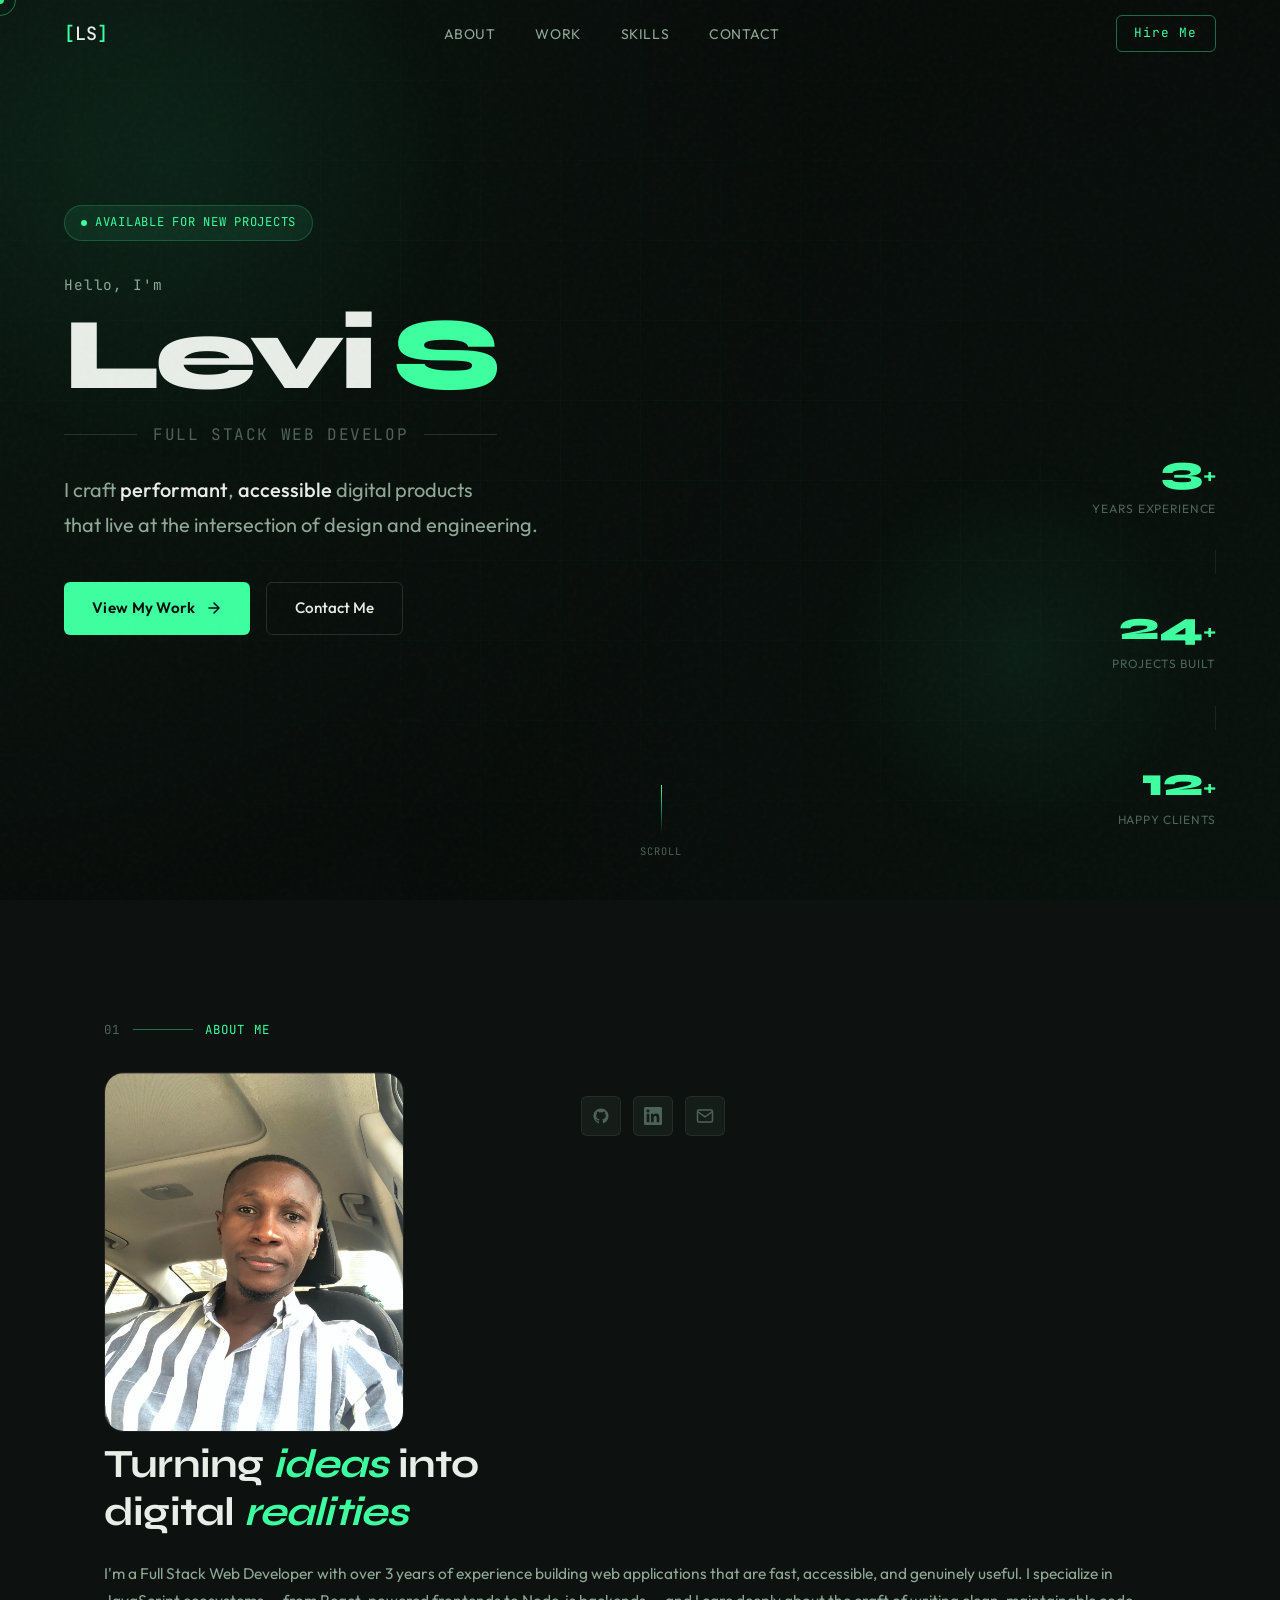
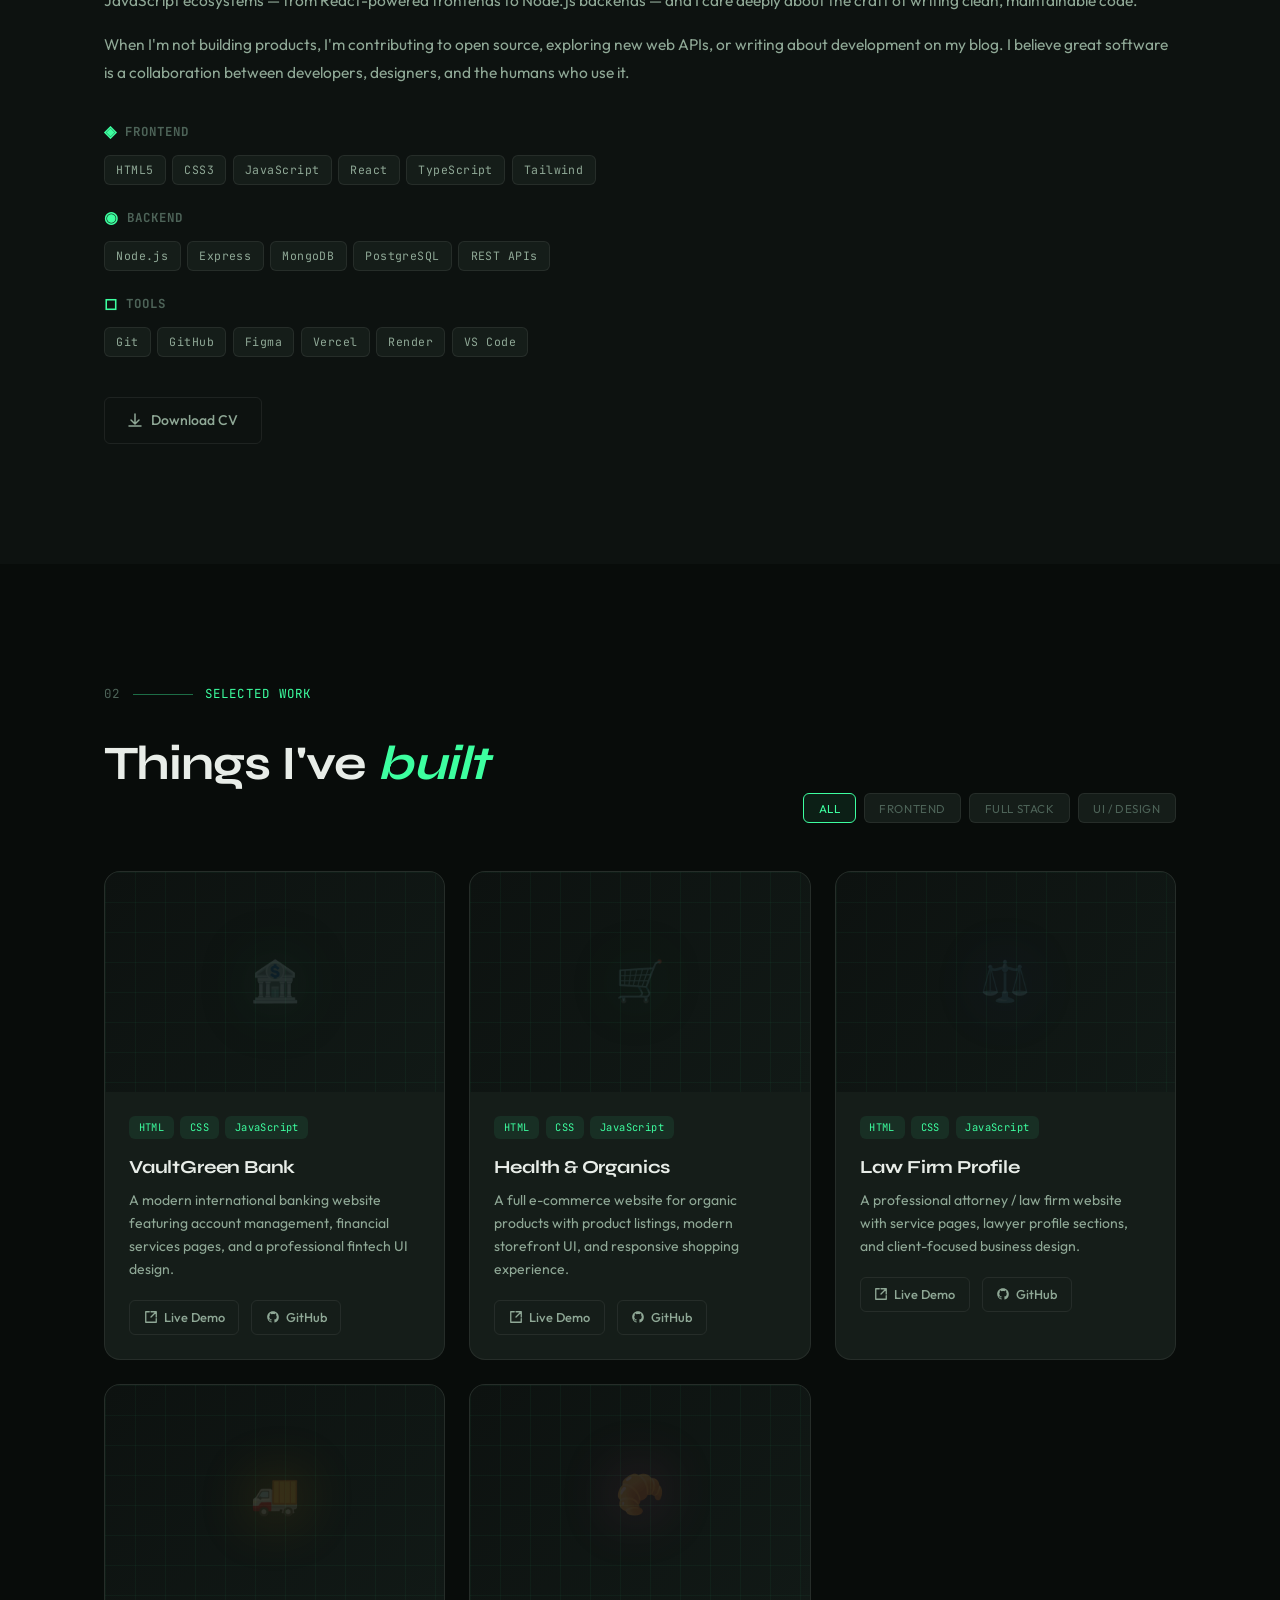
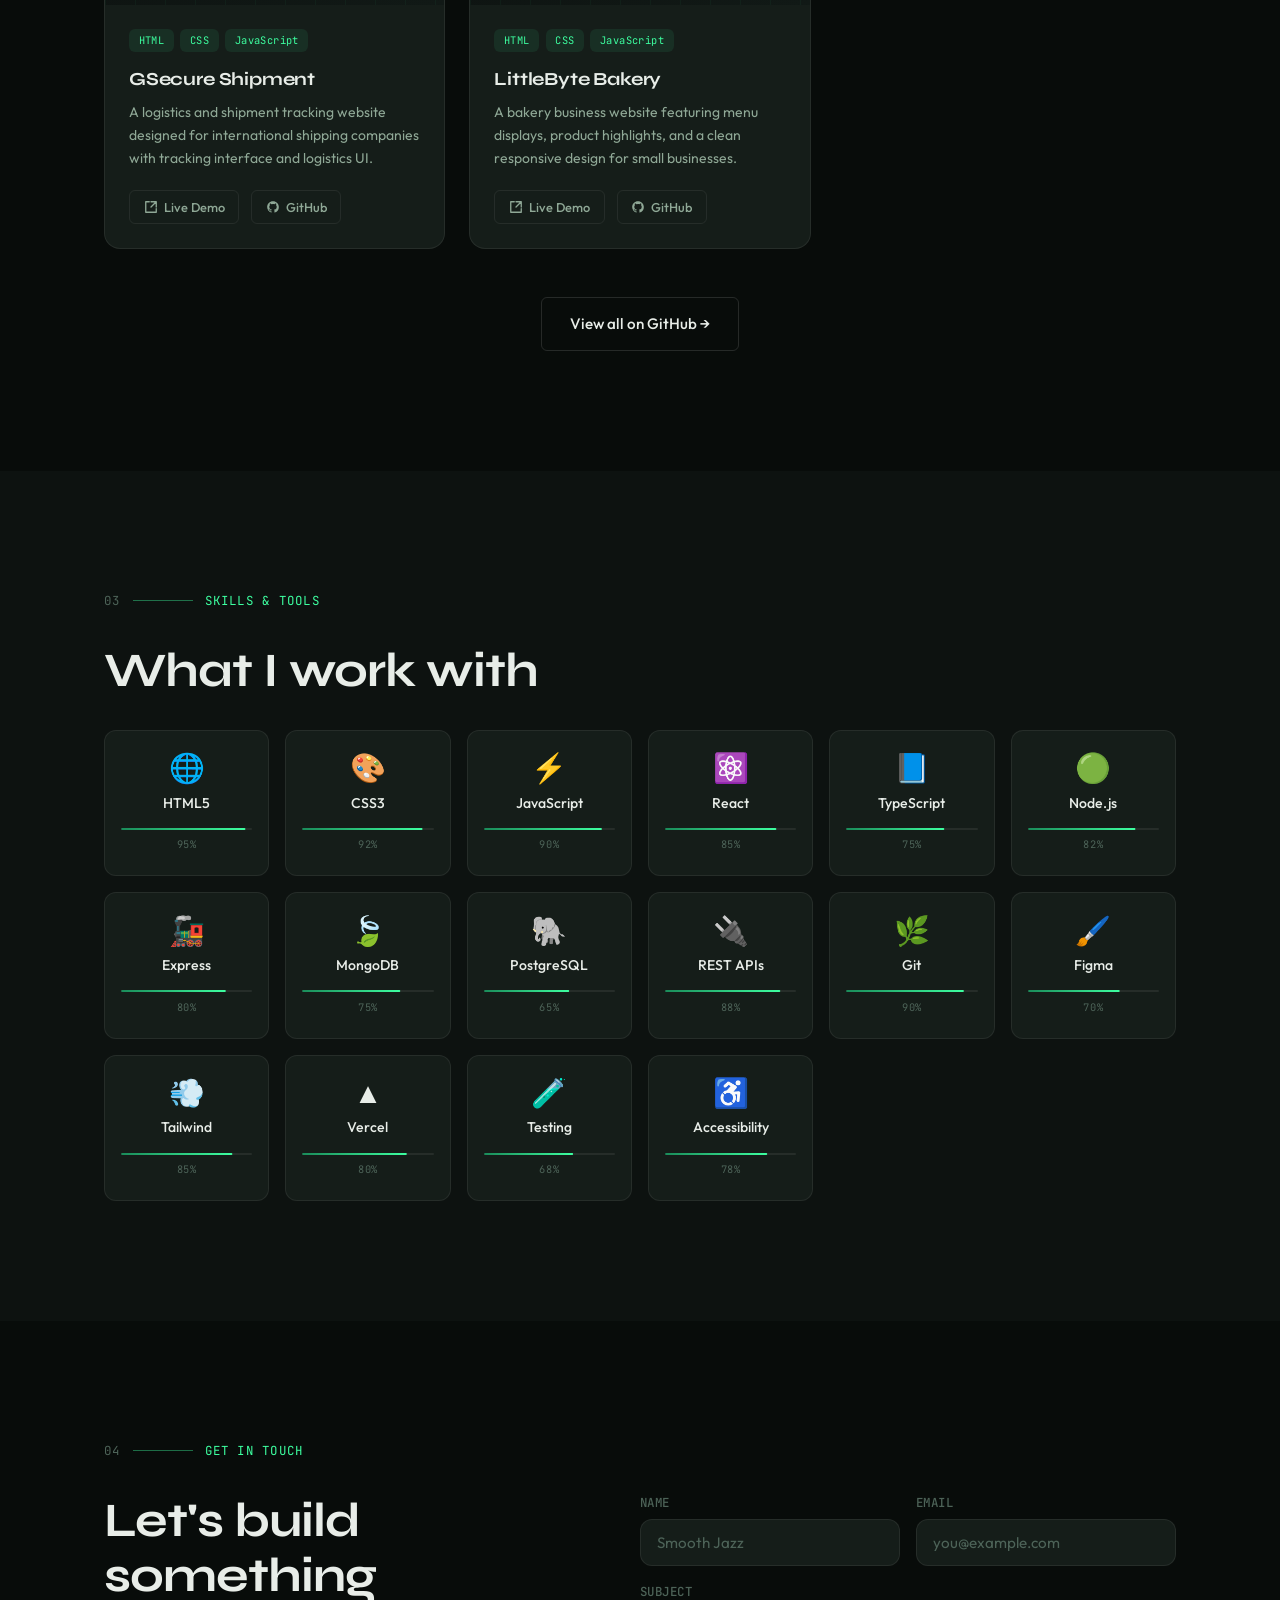
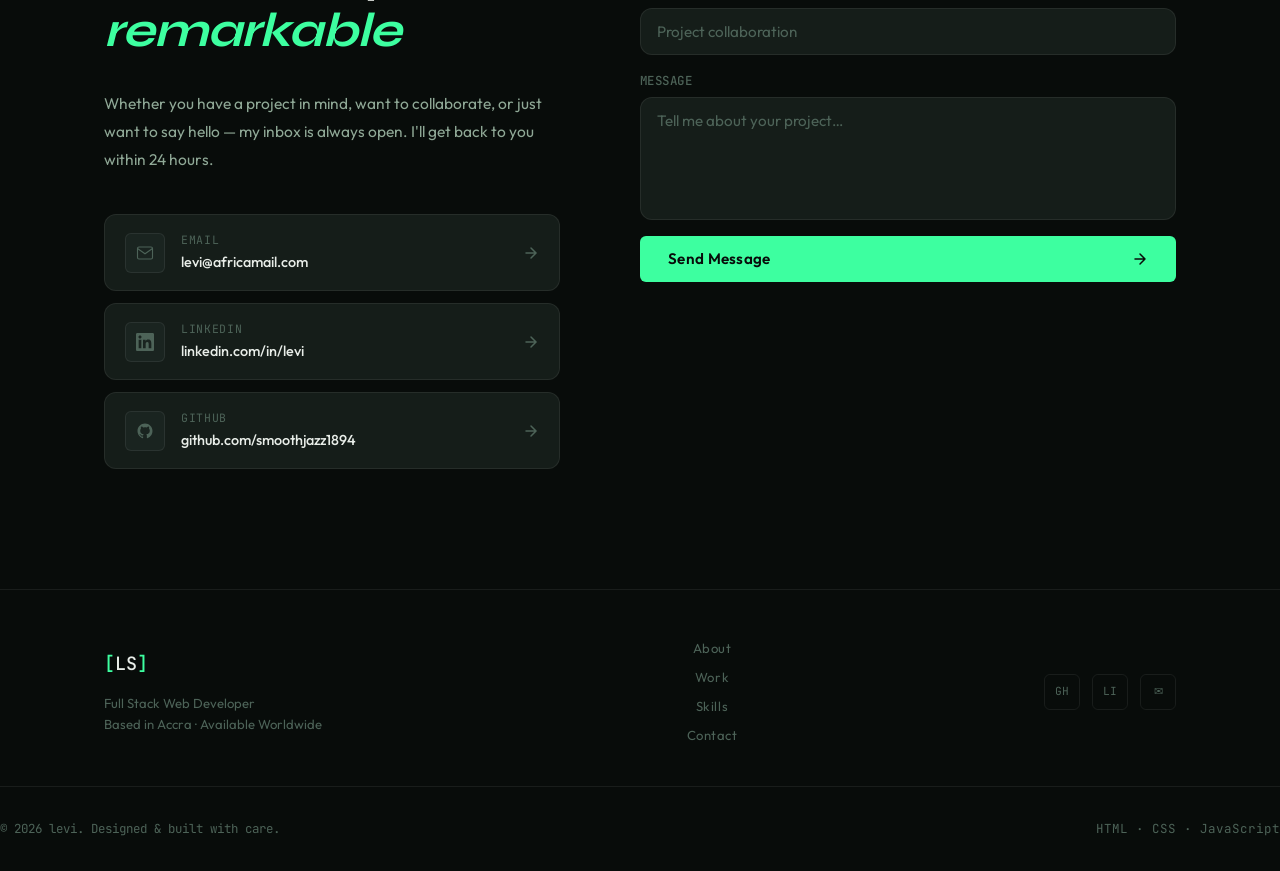
==== commit fc2870ff: "Update index.html" ====
--- a/Personal/index.html
+++ b/Personal/index.html
@@ -1,1211 +1,393 @@
 <!DOCTYPE html>
 <html lang="en">
 <head>
-    <meta charset="UTF-8">
-    <meta name="viewport" content="width=device-width, initial-scale=1.0">
-    <title>Levi | Front End Developer</title>
-    <link rel="stylesheet" href="https://cdnjs.cloudflare.com/ajax/libs/font-awesome/6.4.0/css/all.min.css">
-    <style>
-       :root {
-  --primary: #2b2622;    /* deep warm charcoal (fireplace / shadows) */
-  --secondary: #8b5e3c;  /* earthy wood / rust tone */
-  --accent: #a67c52;     /* warm textile / brass highlight */
-  --light: #f3f1ee;      /* soft warm off-white (walls / daylight) */
-  --dark: #3a332e;       /* dark brown-gray (depth, contrast) */
-  --terminal: #6b8f71;   /* muted olive green (plant / nature accent) */
-  --transition: all 0.3s ease;
-}
-
-
-        * {
-            margin: 0;
-            padding: 0;
-            box-sizing: border-box;
-        }
-
-        body {
-            font-family: 'Segoe UI', Tahoma, Geneva, Verdana, sans-serif;
-            line-height: 1.6;
-            color: var(--light);
-            background-color: var(--dark);
-            overflow-x: hidden;
-        }
-
-        /* Code Background Animation */
-        #code-bg {
-            position: fixed;
-            top: 0;
-            left: 0;
-            width: 100%;
-            height: 100%;
-            z-index: -1;
-            opacity: 0.05;
-            pointer-events: none;
-        }
-
-        .code-line {
-            position: absolute;
-            color: var(--terminal);
-            font-family: 'Courier New', monospace;
-            font-size: 14px;
-            white-space: nowrap;
-            opacity: 0;
-            animation: floatCode 20s linear infinite;
-        }
-
-        @keyframes floatCode {
-            0% {
-                transform: translateY(100vh) translateX(-100px);
-                opacity: 0;
-            }
-            10% {
-                opacity: 0.7;
-            }
-            90% {
-                opacity: 0.7;
-            }
-            100% {
-                transform: translateY(-100px) translateX(100px);
-                opacity: 0;
-            }
-        }
-
-        /* Header & Navigation */
-        header {
-            position: fixed;
-            top: 0;
-            width: 100%;
-            padding: 1rem 5%;
-            background-color: rgba(26, 37, 47, 0.95);
-            backdrop-filter: blur(10px);
-            z-index: 1000;
-            display: flex;
-            justify-content: space-between;
-            align-items: center;
-            border-bottom: 1px solid rgba(52, 152, 219, 0.2);
-        }
-
-        .logo {
-            font-size: 1.5rem;
-            font-weight: 700;
-            color: var(--secondary);
-            text-decoration: none;
-            letter-spacing: 2px;
-        }
-
-        .logo span {
-            color: var(--terminal);
-        }
-
-        nav ul {
-            display: flex;
-            list-style: none;
-            gap: 1.5rem;
-        }
-
-        nav a {
-            color: var(--light);
-            text-decoration: none;
-            font-weight: 500;
-            padding: 0.5rem 1rem;
-            border-radius: 4px;
-            transition: var(--transition);
-            position: relative;
-        }
-
-        nav a:hover {
-            color: var(--terminal);
-            background-color: rgba(52, 152, 219, 0.1);
-        }
-
-        nav a::after {
-            content: '>';
-            position: absolute;
-            left: -15px;
-            opacity: 0;
-            transition: var(--transition);
-            color: var(--terminal);
-        }
-
-        nav a:hover::after {
-            opacity: 1;
-            left: -10px;
-        }
-
-        .mobile-menu-btn {
-            display: none;
-            background: none;
-            border: none;
-            color: var(--light);
-            font-size: 1.5rem;
-            cursor: pointer;
-        }
-
-        /* Main Content */
-        main {
-            margin-top: 70px;
-        }
-
-        section {
-            padding: 3rem 5%;
-            min-height: auto;
-            display: flex;
-            flex-direction: column;
-            justify-content: center;
-        }
-
-        .section-title {
-            font-size: 2rem;
-            margin-bottom: 2rem;
-            color: var(--secondary);
-            position: relative;
-            display: inline-block;
-        }
-
-        .section-title::after {
-            content: '';
-            position: absolute;
-            bottom: -8px;
-            left: 0;
-            width: 50px;
-            height: 3px;
-            background-color: var(--accent);
-        }
-
-        /* Hero Section - Photo on LEFT */
-        .hero {
-            display: flex;
-            align-items: center;
-            justify-content: space-between;
-            gap: 3rem;
-            flex-direction: row;
-        }
-
-        .headshot-container {
-            flex: 0 0 250px;
-            position: relative;
-        }
-
-        .headshot {
-            width: 100%;
-            max-width: 250px;
-            border-radius: 50%;
-            border: 5px solid var(--secondary);
-            box-shadow: 0 10px 30px rgba(0, 0, 0, 0.3);
-            transition: var(--transition);
-        }
-
-        .headshot:hover {
-            transform: scale(1.05);
-            border-color: var(--terminal);
-        }
-
-        .hero-content {
-            flex: 1;
-        }
-
-        .hero h1 {
-            font-size: 2.5rem;
-            margin-bottom: 0.8rem;
-            line-height: 1.2;
-        }
-
-        .hero h1 span {
-            color: var(--terminal);
-        }
-
-        .hero p {
-            font-size: 1.1rem;
-            margin-bottom: 1.5rem;
-            color: #bdc3c7;
-            max-width: 600px;
-        }
-
-        .tagline {
-            font-size: 1.3rem;
-            color: var(--secondary);
-            margin-bottom: 1.5rem;
-        }
-
-        .cta-button {
-            display: inline-block;
-            padding: 0.8rem 2rem;
-            background-color: var(--secondary);
-            color: white;
-            text-decoration: none;
-            border-radius: 4px;
-            font-weight: 600;
-            transition: var(--transition);
-            border: 2px solid var(--secondary);
-        }
-
-        .cta-button:hover {
-            background-color: transparent;
-            color: var(--secondary);
-        }
-
-        /* About Section */
-        .about-content {
-            display: grid;
-            grid-template-columns: 1fr 1fr;
-            gap: 3rem;
-            align-items: center;
-        }
-
-        .about-text p {
-            margin-bottom: 1.2rem;
-            font-size: 1rem;
-        }
-
-        .person-quote {
-            font-style: italic;
-            font-size: 1.2rem;
-            color: var(--terminal);
-            padding: 1.2rem;
-            border-left: 4px solid var(--accent);
-            background-color: rgba(52, 152, 219, 0.05);
-            margin: 1.5rem 0;
-        }
-
-        .skills {
-            display: flex;
-            flex-wrap: wrap;
-            gap: 0.8rem;
-            margin-top: 1.5rem;
-        }
-
-        .skill-tag {
-            padding: 0.5rem 1rem;
-            background-color: rgba(52, 152, 219, 0.1);
-            border-radius: 20px;
-            font-size: 0.9rem;
-            border: 1px solid rgba(52, 152, 219, 0.3);
-            transition: var(--transition);
-        }
-
-        .skill-tag:hover {
-            background-color: rgba(52, 152, 219, 0.2);
-            transform: translateY(-3px);
-        }
-
-        /* Playlist Section */
-        .playlist-container {
-            background-color: rgba(26, 37, 47, 0.7);
-            border-radius: 10px;
-            padding: 1.5rem;
-            margin-top: 1.5rem;
-            border: 1px solid rgba(52, 152, 219, 0.2);
-        }
-
-        .playlist-header {
-            display: flex;
-            justify-content: space-between;
-            align-items: center;
-            margin-bottom: 1.5rem;
-            flex-wrap: wrap;
-            gap: 1rem;
-        }
-
-        .playlist-title {
-            font-size: 1.5rem;
-            color: var(--terminal);
-        }
-
-        .playlist-update {
-            color: #bdc3c7;
-            font-size: 0.9rem;
-        }
-
-        .playlist-description {
-            margin-bottom: 1.5rem;
-            font-style: italic;
-            color: #bdc3c7;
-        }
-
-        .playlist-tracks {
-            display: grid;
-            grid-template-columns: repeat(auto-fill, minmax(280px, 1fr));
-            gap: 1rem;
-        }
-
-        .track {
-            display: flex;
-            align-items: center;
-            padding: 0.8rem;
-            background-color: rgba(44, 62, 80, 0.5);
-            border-radius: 8px;
-            transition: var(--transition);
-            cursor: pointer;
-        }
-
-        .track:hover {
-            background-color: rgba(44, 62, 80, 0.8);
-            transform: translateY(-3px);
-        }
-
-        .track-number {
-            font-size: 1.1rem;
-            color: var(--terminal);
-            margin-right: 0.8rem;
-            font-weight: bold;
-        }
-
-        .track-info {
-            flex: 1;
-        }
-
-        .track-title {
-            font-weight: 600;
-            margin-bottom: 0.2rem;
-        }
-
-        .track-artist {
-            color: #bdc3c7;
-            font-size: 0.85rem;
-        }
-
-        .track-duration {
-            color: #7f8c8d;
-            font-size: 0.85rem;
-        }
-
-        .music-player {
-            margin-top: 1.5rem;
-            display: flex;
-            align-items: center;
-            gap: 1rem;
-            flex-wrap: wrap;
-        }
-
-        .player-controls {
-            display: flex;
-            gap: 0.8rem;
-        }
-
-        .player-btn {
-            background: none;
-            border: none;
-            color: var(--light);
-            font-size: 1.3rem;
-            cursor: pointer;
-            transition: var(--transition);
-        }
-
-        .player-btn:hover {
-            color: var(--terminal);
-        }
-
-        .player-progress {
-            flex: 1;
-            min-width: 150px;
-            height: 4px;
-            background-color: rgba(52, 152, 219, 0.2);
-            border-radius: 2px;
-            overflow: hidden;
-        }
-
-        .progress-bar {
-            height: 100%;
-            width: 30%;
-            background-color: var(--secondary);
-            transition: width 0.3s ease;
-        }
-
-        /* Projects Section */
-        .projects-grid {
-            display: grid;
-            grid-template-columns: repeat(auto-fill, minmax(280px, 1fr));
-            gap: 1.5rem;
-            margin-top: 1.5rem;
-        }
-
-        .project-card {
-            background-color: rgba(26, 37, 47, 0.7);
-            border-radius: 10px;
-            overflow: hidden;
-            transition: var(--transition);
-            border: 1px solid rgba(52, 152, 219, 0.2);
-        }
-
-        .project-card:hover {
-            transform: translateY(-8px);
-            box-shadow: 0 10px 20px rgba(0, 0, 0, 0.3);
-            border-color: var(--terminal);
-        }
-
-        .project-img {
-            height: 180px;
-            background-color: var(--primary);
-            display: flex;
-            align-items: center;
-            justify-content: center;
-            color: var(--terminal);
-            font-size: 2.5rem;
-        }
-
-        .project-info {
-            padding: 1.2rem;
-        }
-
-        .project-title {
-            font-size: 1.2rem;
-            margin-bottom: 0.5rem;
-            color: var(--secondary);
-        }
-
-        .project-desc {
-            color: #bdc3c7;
-            margin-bottom: 0.8rem;
-            font-size: 0.9rem;
-        }
-
-        .project-tech {
-            display: flex;
-            flex-wrap: wrap;
-            gap: 0.5rem;
-            margin-bottom: 0.8rem;
-        }
-
-        .tech-tag {
-            padding: 0.3rem 0.7rem;
-            background-color: rgba(231, 76, 60, 0.1);
-            border-radius: 15px;
-            font-size: 0.75rem;
-            color: var(--accent);
-        }
-
-        .project-link {
-            display: inline-block;
-            color: var(--terminal);
-            text-decoration: none;
-            font-weight: 600;
-            font-size: 0.85rem;
-        }
-
-        .project-link:hover {
-            text-decoration: underline;
-        }
-
-        /* Contact Section */
-        .contact-container {
-            display: grid;
-            grid-template-columns: 1fr 1fr;
-            gap: 3rem;
-        }
-
-        .contact-info {
-            display: flex;
-            flex-direction: column;
-            gap: 1.2rem;
-        }
-
-        .contact-item {
-            display: flex;
-            align-items: center;
-            gap: 0.8rem;
-        }
-
-        .contact-icon {
-            font-size: 1.3rem;
-            color: var(--secondary);
-            width: 45px;
-            height: 45px;
-            background-color: rgba(52, 152, 219, 0.1);
-            border-radius: 50%;
-            display: flex;
-            align-items: center;
-            justify-content: center;
-            flex-shrink: 0;
-        }
-
-        .contact-details h3 {
-            margin-bottom: 0.2rem;
-            color: var(--light);
-            font-size: 1rem;
-        }
-
-        .contact-details p {
-            color: #bdc3c7;
-            font-size: 0.9rem;
-        }
-
-        .contact-form {
-            display: flex;
-            flex-direction: column;
-            gap: 1.2rem;
-        }
-
-        .form-group {
-            display: flex;
-            flex-direction: column;
-            gap: 0.5rem;
-        }
-
-        .form-group label {
-            color: var(--light);
-            font-weight: 500;
-            font-size: 0.9rem;
-        }
-
-        .form-group input,
-        .form-group textarea {
-            padding: 0.7rem;
-            background-color: rgba(26, 37, 47, 0.7);
-            border: 1px solid rgba(52, 152, 219, 0.3);
-            border-radius: 4px;
-            color: var(--light);
-            font-family: inherit;
-            font-size: 0.9rem;
-        }
-
-        .form-group input:focus,
-        .form-group textarea:focus {
-            outline: none;
-            border-color: var(--terminal);
-        }
-
-        .submit-btn {
-            padding: 0.7rem 1.8rem;
-            background-color: var(--secondary);
-            color: white;
-            border: none;
-            border-radius: 4px;
-            font-weight: 600;
-            cursor: pointer;
-            transition: var(--transition);
-            align-self: flex-start;
-            font-size: 0.9rem;
-        }
-
-        .submit-btn:hover {
-            background-color: var(--terminal);
-        }
-
-        /* Footer */
-        footer {
-            text-align: center;
-            padding: 1.5rem;
-            background-color: rgba(26, 37, 47, 0.9);
-            border-top: 1px solid rgba(52, 152, 219, 0.2);
-        }
-
-        .social-links {
-            display: flex;
-            justify-content: center;
-            gap: 1.2rem;
-            margin-bottom: 0.8rem;
-        }
-
-        .social-link {
-            color: var(--light);
-            font-size: 1.3rem;
-            transition: var(--transition);
-        }
-
-        .social-link:hover {
-            color: var(--terminal);
-            transform: translateY(-3px);
-        }
-
-        .copyright {
-            color: #7f8c8d;
-            font-size: 0.85rem;
-        }
-
-        /* Responsive Design */
-        @media (max-width: 992px) {
-            .hero {
-                flex-direction: column;
-                text-align: center;
-                gap: 2rem;
-            }
-            
-            .headshot-container {
-                flex: 0 0 200px;
-            }
-            
-            .headshot {
-                max-width: 200px;
-            }
-            
-            .about-content,
-            .contact-container {
-                grid-template-columns: 1fr;
-                gap: 2rem;
-            }
-            
-            .hero h1 {
-                font-size: 2.2rem;
-            }
-            
-            .section-title {
-                font-size: 1.8rem;
-            }
-        }
-
-        @media (max-width: 768px) {
-            header {
-                padding: 0.8rem 5%;
-            }
-            
-            main {
-                margin-top: 60px;
-            }
-            
-            section {
-                padding: 2rem 5%;
-            }
-            
-            nav ul {
-                display: none;
-                position: absolute;
-                top: 100%;
-                left: 0;
-                width: 100%;
-                background-color: var(--dark);
-                flex-direction: column;
-                padding: 1rem 0;
-                text-align: center;
-                gap: 0;
-            }
-            
-            nav ul.active {
-                display: flex;
-            }
-            
-            nav a {
-                display: block;
-                padding: 0.8rem;
-            }
-            
-            .mobile-menu-btn {
-                display: block;
-            }
-            
-            .hero h1 {
-                font-size: 2rem;
-            }
-            
-            .tagline {
-                font-size: 1.2rem;
-            }
-            
-            .hero p {
-                 font-size: 1.1rem;
-  line-height: 1.75;
-            }
-            
-            .headshot-container {
-                flex: 0 0 180px;
-            }
-            
-            .headshot {
-                max-width: 180px;
-            }
-            
-            .playlist-tracks {
-                grid-template-columns: 1fr;
-            }
-            
-            .projects-grid {
-                grid-template-columns: 1fr;
-            }
-            
-            .playlist-header {
-                flex-direction: column;
-                align-items: flex-start;
-            }
-            
-            .music-player {
-                flex-direction: column;
-                align-items: flex-start;
-            }
-            
-            .player-progress {
-                width: 100%;
-            }
-        }
-
-        @media (max-width: 480px) {
-            .hero h1 {
-                font-size: 1.8rem;
-            }
-            
-            .headshot-container {
-                flex: 0 0 150px;
-            }
-            
-            .headshot {
-                max-width: 150px;
-            }
-            
-            .section-title {
-                font-size: 1.6rem;
-            }
-            
-            .person-quote {
-                font-size: 1.1rem;
-                padding: 1rem;
-            }
-        }
-    </style>
+  <meta charset="UTF-8" />
+  <meta name="viewport" content="width=device-width, initial-scale=1.0" />
+  <title>Levi — Full Stack Web Developer</title>
+  <meta name="description" content="Full Stack Web Developer specializing in building exceptional digital experiences. Based in Accra, available worldwide." />
+  <meta name="keywords" content="web developer, full stack, React, Node.js, JavaScript, portfolio" />
+  <meta property="og:title" content="Levi — Full Stack Developer" />
+  <meta property="og:description" content="Building exceptional digital experiences with modern technologies." />
+  <meta property="og:type" content="website" />
+  <link rel="preconnect" href="https://fonts.googleapis.com">
+  <link rel="preconnect" href="https://fonts.gstatic.com" crossorigin>
+  <link href="https://fonts.googleapis.com/css2?family=Syne:wght@400;500;600;700;800&family=Outfit:wght@300;400;500;600&family=JetBrains+Mono:wght@400;500&display=swap" rel="stylesheet">
+  <link rel="stylesheet" href="style.css" />
 </head>
 <body>
-    <!-- Animated Code Background -->
-    <div id="code-bg"></div>
-
-    <!-- Header -->
-    <header>
-        <a href="#" class="logo">Levi — Web Developer<span></span></a>
-        <button class="mobile-menu-btn" id="mobileMenuBtn">
-            <i class="fas fa-bars"></i>
-        </button>
-        <nav>
-            <ul id="navMenu">
-                <li><a href="#home">Home</a></li>
-                <li><a href="#about">About</a></li>
-                <li><a href="#projects">Projects</a></li>
-                <li><a href="#playlist">Playlist</a></li>
-                <li><a href="#contact">Contact</a></li>
-            </ul>
-        </nav>
-    </header>
-
-    <main>
-        <!-- Hero Section - Photo on LEFT -->
-        <section id="home" class="hero">
-            <div class="headshot-container">
-                <img src="unnamed.jpg" alt="Levi" class="headshot">
-            </div>
-            <div class="hero-content">
-                <h1>Hi, I'm <span>Levi</span></h1>
-            
-                <p>I build intentional interfaces with a focus on clarity and clean code.</p>
-                <a href="#projects" class="cta-button">View My Work</a>
-            </div>
-        </section>
-
-        <!-- About Section -->
-        <section id="about">
-            <h2 class="section-title">About Me</h2>
-            <div class="about-content">
-                <div class="about-text">
-                    <p>I enjoy building interfaces that feel calm, usable, and intentional. I prioritize clarity over noise and value long-lasting design over passing trends. I am committed to writing clean, maintainable code and staying current with the evolving web landscape. When I’m not coding, you can find me reading tech blogs, watching football and movies, or exploring new ideas through personal projects</p>
-                   
-                </div>
-                <div>
-                    <h3 style="margin-bottom: 1.2rem; color: var(--secondary);">Tech Stack</h3>
-                    <div class="skills">
-                        <span class="skill-tag">HTML5</span>
-                        <span class="skill-tag">CSS3</span>
-                        <span class="skill-tag">JavaScript</span>
-                        <span class="skill-tag">React</span>
-                        <span class="skill-tag">Git</span>
-                        <span class="skill-tag">Responsive Design</span>
-                        <span class="skill-tag">Web Performance</span>
-                    </div>
-                </div>
-            </div>
-        </section>
-
-        <section id="now">
-  <h2 class="section-title">Currently</h2>
-  <div class="playlist-container">
-    <ul style="list-style: none; line-height: 1.8;">
-      <li>• Learning deeper JavaScript and Java fundamentals</li>
-      <li>• Building small business websites</li>
-      <li>• Exploring music while coding late nights</li>
+
+  <!-- CUSTOM CURSOR -->
+  <div class="cursor" id="cursor"></div>
+  <div class="cursor-follower" id="cursorFollower"></div>
+
+  <!-- NOISE OVERLAY -->
+  <div class="noise"></div>
+
+  <!-- ══════════════════════════════════════
+       NAVIGATION
+  ══════════════════════════════════════ -->
+  <nav class="nav" id="nav">
+    <a href="#hero" class="nav-logo">
+      <span class="logo-bracket">[</span>LS<span class="logo-bracket">]</span>
+    </a>
+    <ul class="nav-links">
+      <li><a href="#about"   class="nav-link" data-text="About">About</a></li>
+      <li><a href="#projects" class="nav-link" data-text="Work">Work</a></li>
+      <li><a href="#skills"  class="nav-link" data-text="Skills">Skills</a></li>
+      <li><a href="#contact" class="nav-link" data-text="Contact">Contact</a></li>
     </ul>
+    <a href="#contact" class="nav-cta">Hire Me</a>
+    <button class="hamburger" id="hamburger" aria-label="Menu">
+      <span></span><span></span>
+    </button>
+  </nav>
+
+  <!-- MOBILE MENU -->
+  <div class="mob-nav" id="mobNav">
+    <a href="#about"    class="mob-link" onclick="closeMob()"><span>01</span>About</a>
+    <a href="#projects" class="mob-link" onclick="closeMob()"><span>02</span>Work</a>
+    <a href="#skills"   class="mob-link" onclick="closeMob()"><span>03</span>Skills</a>
+    <a href="#contact"  class="mob-link" onclick="closeMob()"><span>04</span>Contact</a>
   </div>
-</section>
-        <!-- Projects Section -->
-        <section id="projects">
-            <h2 class="section-title">My Projects</h2>
-            <div class="projects-grid">
-                <div class="project-card">
-                    <div class="project-img">
-                        <i class="fas fa-chart-line"></i>
-                    </div>
-                    <div class="project-info">
-                        <h3 class="project-title">Business</h3>
-                        <p class="project-desc">A real small-business website focused on layout clarity,
-mobile responsiveness, and clean structure.</p>
-                        <a href="https://smoothjazz18n94.github.io/Little-Bites-Eatery/" class="project-link">View Project →</a>
-                    </div>
-                </div>
-                <div class="project-card">
-                    <div class="project-img">
-                        <i class="fas fa-shopping-cart"></i>
-                    </div>
-                    <div class="project-info">
-                        <h3 class="project-title">E-Commerce Platform</h3>
-                        <p class="project-desc">A simple front-end project focused on structure,
-interaction, and layout consistency.</p>
-                        <a href="https://smoothjazz18n94.github.io/organic/" class="project-link">View Project →</a>
-                    </div>
-                </div>
-                <div class="project-card">
-                    <div class="project-img">
-                       <i class="fa-solid fa-umbrella-beach"></i>
-                    </div>
-                    <div class="project-info">
-                        <h3 class="project-title">Tourism</h3>
-                        <p class="project-desc">Adventure Group website.</p>
-                        <a href="https://smoothjazz18n94.github.io/OTF/" class="project-link">View Project →</a>
-                    </div>
-                </div>
-                
-                <div class="project-card">
-                    <div class="project-img">
-                        <i class="fa-solid fa-book-open"></i>
-                    </div>
-                    <div class="project-info">
-                        <h3 class="project-title">My Quiet Corner</h3>
-                        <p class="project-desc">An orderly collection of my thoughts and interests..</p>
-                        <a href="https://smoothjazz18n94.github.io/myquietcorner/" class="project-link">View Project →</a>
-                    </div>
-                </div>
-            </div>
-        </section>
-
-        <!-- Playlist Section -->
-        <section id="playlist">
-            <div class="person-quote">
-                "I like building things that feel intentional.
-  I’m more interested in clarity than trends,
-  and I enjoy solving problems quietly and well."
-            </div>
-            <h2 class="section-title">This Week's Soundtrack</h2>
-            
-            <div class="playlist-container">
-                <div class="playlist-header">
-                    <h3 class="playlist-title">Levi's Coding Playlist</h3>
-                    <div class="playlist-update">Updated: <span id="currentDate"></span></div>
-                </div>
-                <p class="playlist-description">Focus music for problem-solving and long coding sessions this week.</p>
-                
-                <div class="playlist-tracks" id="playlistTracks">
-                    <!-- Tracks will be populated by JavaScript -->
-                </div>
-                
-                <div class="music-player">
-                    <div class="player-controls">
-                        <button class="player-btn" id="prevBtn">
-                            <i class="fas fa-step-backward"></i>
-                        </button>
-                        <button class="player-btn" id="playBtn">
-                            <i class="fas fa-play"></i>
-                        </button>
-                        <button class="player-btn" id="nextBtn">
-                            <i class="fas fa-step-forward"></i>
-                        </button>
-                    </div>
-                    <div class="player-progress">
-                        <div class="progress-bar" id="progressBar"></div>
-                    </div>
-                    <div id="nowPlaying">Select a track to play</div>
-                </div>
-            </div>
-        </section>
-
-        <!-- Contact Section -->
-         <section id="collaboration">
-  <h2>Working Together</h2>
-  <p>
-    I’m open to collaborations, small projects, and shared learning opportunities.
-    If you value clarity, structure, and thoughtful execution, I’m happy to talk.
-  </p>
-</section>
-        <section id="contact">
-            <h2 class="section-title">Get In Touch</h2>
-            <div class="contact-container">
-                <div class="contact-info">
-                    <div class="contact-item">
-                        <div class="contact-icon">
-                            <i class="fas fa-envelope"></i>
-                        </div>
-                        <div class="contact-details">
-                            <h3>Email</h3>
-                            <p>levi@africamail.com</p>
-                        </div>
-                    </div>
-                    <div class="contact-item">
-                        <div class="contact-icon">
-                            <i class="fas fa-globe"></i>
-                        </div>
-                        <div class="contact-details">
-                            <h3>Website</h3>
-                            <p>levi1894.city</p>
-                        </div>
-                    </div>
-                    <div class="contact-item">
-                        <div class="contact-icon">
-                            <i class="fas fa-map-marker-alt"></i>
-                        </div>
-                        <div class="contact-details">
-                            <h3>Location</h3>
-                            <p>Remote / Available Worldwide</p>
-                        </div>
-                    </div>
-                    <div class="contact-item">
-                        <div class="contact-icon">
-                            <i class="fas fa-clock"></i>
-                        </div>
-                        <div class="contact-details">
-                            <h3>Response Time</h3>
-                            <p>Usually within 24 hours</p>
-                        </div>
-                    </div>
-                </div>
-                <form
-  class="contact-form"
-  action="https://formspree.io/f/xreebewq"
-  method="POST"
->
-  <div class="form-group">
-    <label for="name">Name</label>
-    <input type="text" name="name" id="name" required>
-  </div>
-
-  <div class="form-group">
-    <label for="email">Email</label>
-    <input type="email" name="email" id="email" required>
-  </div>
-
-  <div class="form-group">
-    <label for="subject">Subject</label>
-    <input type="text" name="subject" id="subject" required>
-  </div>
-
-  <!-- Hidden settings -->
-  <input type="hidden" name="_subject" value="New message from levi1894.city">
-  <input type="hidden" name="_template" value="table">
-
-  <button type="submit" class="submit-btn">
-    Send Message
-  </button>
-</form>
-
-            </div>
-        </section>
-    </main>
-
-    <!-- Footer -->
-    <footer>
-        <div class="social-links">
-            <a href="https://github.com/smoothjazz18n94" class="social-link"><i class="fab fa-github"></i></a>
-            <a href="https://www.linkedin.com/in/levi-s-070030272?utm_source=share&utm_campaign=share_via&utm_content=profile&utm_medium=ios_app" class="social-link"><i class="fab fa-linkedin"></i></a>
-            <a href="https://x.com/coolmensch_" class="social-link"><i class="fab fa-twitter"></i></a>
-            <a href="#" class="social-link"><i class="fab fa-codepen"></i></a>
-        </div>
-        <p class="copyright">© <span id="currentYear"></span> Levi.  All rights reserved.</p>
-        
-    </footer>
-
-    <script>
-        // Initialize when DOM is loaded
-        document.addEventListener('DOMContentLoaded', function() {
-            // Set current date and year
-            const currentDate = new Date();
-            document.getElementById('currentDate').textContent = currentDate.toLocaleDateString('en-US', { 
-                weekday: 'long', 
-                year: 'numeric', 
-                month: 'long', 
-                day: 'numeric' 
-            });
-            document.getElementById('currentYear').textContent = currentDate.getFullYear();
-            
-            // Create animated code background
-            createCodeBackground();
-            
-            // Initialize playlist
-            initializePlaylist();
-            
-            // Mobile menu toggle
-            const mobileMenuBtn = document.getElementById('mobileMenuBtn');
-            const navMenu = document.getElementById('navMenu');
-            
-            mobileMenuBtn.addEventListener('click', function() {
-                navMenu.classList.toggle('active');
-                mobileMenuBtn.innerHTML = navMenu.classList.contains('active') 
-                    ? '<i class="fas fa-times"></i>' 
-                    : '<i class="fas fa-bars"></i>';
-            });
-            
-            // Smooth scrolling for navigation links
-            document.querySelectorAll('nav a').forEach(anchor => {
-                anchor.addEventListener('click', function(e) {
-                    e.preventDefault();
-                    const targetId = this.getAttribute('href');
-                    const targetSection = document.querySelector(targetId);
-                    
-                    // Close mobile menu if open
-                    navMenu.classList.remove('active');
-                    mobileMenuBtn.innerHTML = '<i class="fas fa-bars"></i>';
-                    
-                    // Scroll to section
-                    window.scrollTo({
-                        top: targetSection.offsetTop - 70,
-                        behavior: 'smooth'
-                    });
-                });
-            });
-            
-            // Contact form submission
-           
-            // Dynamic color palette based on time of day
-            updateColorPalette();
-            
-            // Add scroll animations
-            setupScrollAnimations();
-        });
-        
-        // Create animated code background
-        function createCodeBackground() {
-            const codeBg = document.getElementById('code-bg');
-            const codeLines = [
-                "function createPortfolio() {",
-                "  const skills = ['HTML', 'CSS', 'JS'];",
-                "  return <Portfolio skills={skills} />;",
-                "}",
-                "const developer = new Developer('Levi');",
-                "developer.specialize('Frontend');",
-                "if (problem) {",
-                "  solve(problem);",
-                "}",
-                "npm install creativity --save-dev",
-                "git commit -m 'Add awesome portfolio'",
-                "while (coding) {",
-                "  drinkCoffee();",
-                "}",
-                "const portfolio = {",
-                "  modern: true,",
-                "  minimal: true,",
-                "  interactive: true",
-                "};"
-            ];
-            
-            // Create code lines at random positions
-            for (let i = 0; i < 15; i++) {
-                const codeLine = document.createElement('div');
-                codeLine.className = 'code-line';
-                codeLine.textContent = codeLines[Math.floor(Math.random() * codeLines.length)];
-                codeLine.style.left = `${Math.random() * 100}%`;
-                codeLine.style.animationDelay = `${Math.random() * 20}s`;
-                codeLine.style.fontSize = `${12 + Math.random() * 6}px`;
-                codeBg.appendChild(codeLine);
-            }
-            
-            // Make code lines interactive on hover
-            document.querySelectorAll('.code-line').forEach(line => {
-                line.addEventListener('mouseenter', function() {
-                    this.style.opacity = '1';
-                    this.style.color = '#ff5555';
-                    this.style.textShadow = '0 0 10px #ff5555';
-                });
-                
-                line.addEventListener('mouseleave', function() {
-                    this.style.opacity = '0.7';
-                    this.style.color = '';
-                    this.style.textShadow = '';
-                });
-            });
-        }
-        
-        // Initialize playlist with tracks
-        function initializePlaylist() {
-            const playlistTracks = document.getElementById('playlistTracks');
-            const tracks = [
-                { title: "Midnight City", artist: "M83", duration: "4:04" },
-                { title: "Blinding Lights", artist: "The Weeknd", duration: "3:22" },
-                { title: "Solar Echoes", artist: "Waveshaper", duration: "4:18" },
-                { title: "Digital Love", artist: "Daft Punk", duration: "5:01" },
-                { title: "Code Cascade", artist: "Home", duration: "3:45" },
-                { title: "Neon Dreams", artist: "The Midnight", duration: "4:32" },
-                { title: "Synthetic Dawn", artist: "FM-84", duration: "5:12" },
-                { title: "Pixel Rain", artist: "Timecop1983", duration: "4:28" },
-                { title: 'So What', artist: 'Miles Davis', duration: "3:50" },
-                { title: 'Blue in Green', artist: 'Bill Evans', duration: "4:01" },
-                { title: 'Midnight Blue', artist: 'Kenny Burrell', duration: "3:40" },
-                { title: 'Footprints', artist: 'Wayne Shorter', duration: "4:00" },
-                { title: 'Naima', artist: 'John Coltrane', duration: "4:30" }  
-            ];
-            
-            // Clear existing content
-            playlistTracks.innerHTML = '';
-            
-            // Add tracks to playlist
-            tracks.forEach((track, index) => {
-                const trackElement = document.createElement('div');
-                trackElement.className = 'track';
-                trackElement.dataset.index = index;
-                
-                trackElement.innerHTML = `
-                    <div class="track-number">${index + 1}</div>
-                    <div class="track-info">
-                        <div class="track-title">${track.title}</div>
-                        <div class="track-artist">${track.artist}</div>
-                    </div>
-                    <div class="track-duration">${track.duration}</div>
-                `;
-                
-                // Add click event to play track
-                trackElement.addEventListener('click', function() {
-                    playTrack(index);
-                });
-                
-                playlistTracks.appendChild(trackElement);
-            });
-            
-            // Initialize player controls
-            const playBtn = document.getElementById('playBtn');
-            const prevBtn = document.getElementById('prevBtn');
-            const nextBtn = document.getElementById('nextBtn');
-            const progressBar = document.getElementById('progressBar');
-            const nowPlaying = document.getElementById('nowPlaying');
-            
-            let currentTrack = 0;
-            let isPlaying = false;
-            let progressInterval;
-            
-            function playTrack(index) {
-                currentTrack = index;
-                const track = tracks[index];
-                nowPlaying.textContent = `Now Playing: ${track.title} - ${track.artist}`;
-                
-                // Update play button
-                playBtn.innerHTML = '<i class="fas fa-pause"></i>';
-                isPlaying = true;
-                
-                // Reset and start progress bar
-                clearInterval(progressInterval);
-                let progress = 0;
-                progressBar.style.width = '0%';
-                
-                progressInterval = setInterval(() => {
-                    if (progress >= 100) {
-                        clearInterval(progressInterval);
-                        playNextTrack();
-                        return;
-                    }
-                    
-                        progress += 1;
-                    progressBar.style.width = progress + '%';
-                }, 200);
-            }
-
-            function playNextTrack() {
-                playTrack((currentTrack + 1) % tracks.length);
-            }
-
-            function playPrevTrack() {
-                playTrack((currentTrack - 1 + tracks.length) % tracks.length);
-            }
-
-            nextBtn.addEventListener('click', playNextTrack);
-            prevBtn.addEventListener('click', playPrevTrack);
-        }
-    
-</script>
+
+  <!-- ══════════════════════════════════════
+       HERO
+  ══════════════════════════════════════ -->
+  <section class="hero" id="hero">
+    <!-- Grid background -->
+    <div class="hero-grid"></div>
+
+    <!-- Orb glow -->
+    <div class="hero-orb orb-1"></div>
+    <div class="hero-orb orb-2"></div>
+
+    <!-- Status badge -->
+    <div class="hero-badge reveal" data-delay="0">
+      <span class="badge-dot"></span>
+      Available for new projects
+    </div>
+
+    <!-- Main headline -->
+    <div class="hero-headline">
+      <p class="hero-greeting reveal" data-delay="100">Hello, I'm</p>
+      <h1 class="hero-name">
+        <span class="name-word reveal" data-delay="150">Levi</span>
+        <span class="name-word reveal accent-text" data-delay="200">S</span>
+      </h1>
+      <div class="hero-title reveal" data-delay="280">
+        <span class="title-line"></span>
+        <p>Full Stack Web Developer</p>
+        <span class="title-line"></span>
+      </div>
+    </div>
+
+    <!-- Tagline -->
+    <p class="hero-tagline reveal" data-delay="360">
+      I craft <em>performant</em>, <em>accessible</em> digital products<br>
+      that live at the intersection of design and engineering.
+    </p>
+
+    <!-- CTAs -->
+    <div class="hero-actions reveal" data-delay="440">
+      <a href="#projects" class="btn-primary">
+        <span>View My Work</span>
+        <svg width="16" height="16" viewBox="0 0 16 16" fill="none"><path d="M3 8h10M8 3l5 5-5 5" stroke="currentColor" stroke-width="1.5" stroke-linecap="round" stroke-linejoin="round"/></svg>
+      </a>
+      <a href="#contact" class="btn-ghost">Contact Me</a>
+    </div>
+
+    <!-- Scroll indicator -->
+    <div class="scroll-indicator reveal" data-delay="560">
+      <div class="scroll-line"></div>
+      <span>Scroll</span>
+    </div>
+
+    <!-- Hero stats -->
+    <div class="hero-stats reveal" data-delay="380">
+      <div class="stat">
+        <span class="stat-num" data-count="3">0</span><span class="stat-suf">+</span>
+        <p>Years Experience</p>
+      </div>
+      <div class="stat-divider"></div>
+      <div class="stat">
+        <span class="stat-num" data-count="24">0</span><span class="stat-suf">+</span>
+        <p>Projects Built</p>
+      </div>
+      <div class="stat-divider"></div>
+      <div class="stat">
+        <span class="stat-num" data-count="12">0</span><span class="stat-suf">+</span>
+        <p>Happy Clients</p>
+      </div>
+    </div>
+  </section>
+
+  <!-- ══════════════════════════════════════
+       ABOUT
+  ══════════════════════════════════════ -->
+  <section class="section about" id="about">
+    <div class="container">
+      <div class="section-label reveal">
+        <span class="label-num">01</span>
+        <span class="label-line"></span>
+        <span>About Me</span>
+      </div>
+
+      <div class="about-grid">
+        <!-- Left: Image column -->
+        <div class="about-visual reveal-left">
+          <div class="about-img-wrap">
+            <div class="about-img-frame">
+              <!-- Avatar placeholder — replace src with your photo -->
+              <img src="/unnamed.jpg" alt="Levi" class="avatar-img">
+                <div class="avatar-ring r1"></div>
+                <div class="avatar-ring r2"></div>
+              </div>
+            </div>
+            <div class="about-img-decoration"></div>
+          </div>
+          <!-- Social links -->
+          <div class="about-socials">
+            <a href="https://github.com/smoothjazz18n94" target="_blank" rel="noopener" class="social-link" aria-label="GitHub">
+              <svg viewBox="0 0 24 24" fill="currentColor"><path d="M12 2C6.477 2 2 6.484 2 12.017c0 4.425 2.865 8.18 6.839 9.504.5.092.682-.217.682-.483 0-.237-.008-.868-.013-1.703-2.782.605-3.369-1.343-3.369-1.343-.454-1.158-1.11-1.466-1.11-1.466-.908-.62.069-.608.069-.608 1.003.07 1.531 1.032 1.531 1.032.892 1.53 2.341 1.088 2.91.832.092-.647.35-1.088.636-1.338-2.22-.253-4.555-1.113-4.555-4.951 0-1.093.39-1.988 1.029-2.688-.103-.253-.446-1.272.098-2.65 0 0 .84-.27 2.75 1.026A9.564 9.564 0 0112 6.844c.85.004 1.705.115 2.504.337 1.909-1.296 2.747-1.027 2.747-1.027.546 1.379.202 2.398.1 2.651.64.7 1.028 1.595 1.028 2.688 0 3.848-2.339 4.695-4.566 4.943.359.309.678.92.678 1.855 0 1.338-.012 2.419-.012 2.747 0 .268.18.58.688.482A10.019 10.019 0 0022 12.017C22 6.484 17.522 2 12 2z"/></svg>
+            </a>
+            <a href="linkedin" target="_blank" rel="noopener" class="social-link" aria-label="LinkedIn">
+              <svg viewBox="0 0 24 24" fill="currentColor"><path d="M20.447 20.452h-3.554v-5.569c0-1.328-.027-3.037-1.852-3.037-1.853 0-2.136 1.445-2.136 2.939v5.667H9.351V9h3.414v1.561h.046c.477-.9 1.637-1.85 3.37-1.85 3.601 0 4.267 2.37 4.267 5.455v6.286zM5.337 7.433c-1.144 0-2.063-.926-2.063-2.065 0-1.138.92-2.063 2.063-2.063 1.14 0 2.064.925 2.064 2.063 0 1.139-.925 2.065-2.064 2.065zm1.782 13.019H3.555V9h3.564v11.452zM22.225 0H1.771C.792 0 0 .774 0 1.729v20.542C0 23.227.792 24 1.771 24h20.451C23.2 24 24 23.227 24 22.271V1.729C24 .774 23.2 0 22.222 0h.003z"/></svg>
+            </a>
+            <a href="mailto:levi@africamail.com" class="social-link" aria-label="Email">
+              <svg viewBox="0 0 24 24" fill="none" stroke="currentColor" stroke-width="2"><path d="M4 4h16c1.1 0 2 .9 2 2v12c0 1.1-.9 2-2 2H4c-1.1 0-2-.9-2-2V6c0-1.1.9-2 2-2z"/><polyline points="22,6 12,13 2,6"/></svg>
+            </a>
+          </div>
+        </div>
+
+        <!-- Right: Bio + skills -->
+        <div class="about-content reveal-right">
+          <h2 class="about-heading">
+            Turning <em>ideas</em> into<br>digital <em>realities</em>
+          </h2>
+
+          <div class="about-bio">
+            <p>I'm a Full Stack Web Developer with over 3 years of experience building web applications that are fast, accessible, and genuinely useful. I specialize in JavaScript ecosystems — from React-powered frontends to Node.js backends — and I care deeply about the craft of writing clean, maintainable code.</p>
+            <p>When I'm not building products, I'm contributing to open source, exploring new web APIs, or writing about development on my blog. I believe great software is a collaboration between developers, designers, and the humans who use it.</p>
+          </div>
+
+          <!-- Tech categories -->
+          <div class="tech-categories">
+            <div class="tech-cat">
+              <h4><span class="cat-icon">◈</span> Frontend</h4>
+              <div class="tech-tags">
+                <span class="tag">HTML5</span>
+                <span class="tag">CSS3</span>
+                <span class="tag">JavaScript</span>
+                <span class="tag">React</span>
+                <span class="tag">TypeScript</span>
+                <span class="tag">Tailwind</span>
+              </div>
+            </div>
+            <div class="tech-cat">
+              <h4><span class="cat-icon">◉</span> Backend</h4>
+              <div class="tech-tags">
+                <span class="tag">Node.js</span>
+                <span class="tag">Express</span>
+                <span class="tag">MongoDB</span>
+                <span class="tag">PostgreSQL</span>
+                <span class="tag">REST APIs</span>
+              </div>
+            </div>
+            <div class="tech-cat">
+              <h4><span class="cat-icon">◻</span> Tools</h4>
+              <div class="tech-tags">
+                <span class="tag">Git</span>
+                <span class="tag">GitHub</span>
+                <span class="tag">Figma</span>
+                <span class="tag">Vercel</span>
+                <span class="tag">Render</span>
+                <span class="tag">VS Code</span>
+              </div>
+            </div>
+          </div>
+
+          <a href="#" class="btn-outline download-cv" download>
+            <svg width="16" height="16" viewBox="0 0 16 16" fill="none"><path d="M8 1v9M4 7l4 4 4-4M2 13h12" stroke="currentColor" stroke-width="1.5" stroke-linecap="round" stroke-linejoin="round"/></svg>
+            Download CV
+          </a>
+        </div>
+      </div>
+    </div>
+  </section>
+
+  <!-- ══════════════════════════════════════
+       PROJECTS
+  ══════════════════════════════════════ -->
+  <section class="section projects" id="projects">
+    <div class="container">
+      <div class="section-label reveal">
+        <span class="label-num">02</span>
+        <span class="label-line"></span>
+        <span>Selected Work</span>
+      </div>
+
+      <div class="projects-header">
+        <h2 class="section-title reveal">
+          Things I've <em>built</em>
+        </h2>
+        <!-- Filter -->
+        <div class="project-filters reveal" data-delay="100">
+          <button class="filter-btn active" data-filter="all">All</button>
+          <button class="filter-btn" data-filter="frontend">Frontend</button>
+          <button class="filter-btn" data-filter="fullstack">Full Stack</button>
+          <button class="filter-btn" data-filter="ui">UI / Design</button>
+        </div>
+      </div>
+
+      <!-- Projects grid — rendered by JS -->
+      <div class="projects-grid" id="projectsGrid"></div>
+
+      <div class="projects-more reveal">
+        <a href="https://github.com" target="_blank" rel="noopener" class="btn-ghost">
+          View all on GitHub →
+        </a>
+      </div>
+    </div>
+  </section>
+
+  <!-- ══════════════════════════════════════
+       SKILLS
+  ══════════════════════════════════════ -->
+  <section class="section skills" id="skills">
+    <div class="container">
+      <div class="section-label reveal">
+        <span class="label-num">03</span>
+        <span class="label-line"></span>
+        <span>Skills & Tools</span>
+      </div>
+
+      <h2 class="section-title reveal">What I work with</h2>
+
+      <div class="skills-grid" id="skillsGrid"></div>
+    </div>
+  </section>
+
+  <!-- ══════════════════════════════════════
+       CONTACT
+  ══════════════════════════════════════ -->
+  <section class="section contact" id="contact">
+    <div class="container">
+      <div class="section-label reveal">
+        <span class="label-num">04</span>
+        <span class="label-line"></span>
+        <span>Get In Touch</span>
+      </div>
+
+      <div class="contact-grid">
+        <!-- Left -->
+        <div class="contact-left reveal-left">
+          <h2 class="section-title">
+            Let's build something <em>remarkable</em>
+          </h2>
+          <p class="contact-desc">
+            Whether you have a project in mind, want to collaborate, or just want to say hello — my inbox is always open. I'll get back to you within 24 hours.
+          </p>
+
+          <div class="contact-methods">
+            <a href="mailto:alex@example.com" class="contact-method">
+              <div class="cm-icon">
+                <svg viewBox="0 0 24 24" fill="none" stroke="currentColor" stroke-width="1.5"><path d="M4 4h16c1.1 0 2 .9 2 2v12c0 1.1-.9 2-2 2H4c-1.1 0-2-.9-2-2V6c0-1.1.9-2 2-2z"/><polyline points="22,6 12,13 2,6"/></svg>
+              </div>
+              <div>
+                <span class="cm-label">Email</span>
+                <span class="cm-value">levi@africamail.com</span>
+              </div>
+              <svg class="cm-arrow" width="16" height="16" viewBox="0 0 16 16" fill="none"><path d="M3 8h10M8 3l5 5-5 5" stroke="currentColor" stroke-width="1.5" stroke-linecap="round"/></svg>
+            </a>
+
+            <a href="https://linkedin.com" target="_blank" rel="noopener" class="contact-method">
+              <div class="cm-icon">
+                <svg viewBox="0 0 24 24" fill="currentColor"><path d="M20.447 20.452h-3.554v-5.569c0-1.328-.027-3.037-1.852-3.037-1.853 0-2.136 1.445-2.136 2.939v5.667H9.351V9h3.414v1.561h.046c.477-.9 1.637-1.85 3.37-1.85 3.601 0 4.267 2.37 4.267 5.455v6.286zM5.337 7.433c-1.144 0-2.063-.926-2.063-2.065 0-1.138.92-2.063 2.063-2.063 1.14 0 2.064.925 2.064 2.063 0 1.139-.925 2.065-2.064 2.065zm1.782 13.019H3.555V9h3.564v11.452zM22.225 0H1.771C.792 0 0 .774 0 1.729v20.542C0 23.227.792 24 1.771 24h20.451C23.2 24 24 23.227 24 22.271V1.729C24 .774 23.2 0 22.222 0h.003z"/></svg>
+              </div>
+              <div>
+                <span class="cm-label">LinkedIn</span>
+                <span class="cm-value"><linkedin class="com">
+                <span class="cm-value">linkedin.com/in/levi</span>
+              </div>
+              <svg class="cm-arrow" width="16" height="16" viewBox="0 0 16 16" fill="none"><path d="M3 8h10M8 3l5 5-5 5" stroke="currentColor" stroke-width="1.5" stroke-linecap="round"/></svg>
+            </a>
+
+            <a href="https://github.com" target="_blank" rel="noopener" class="contact-method">
+              <div class="cm-icon">
+                <svg viewBox="0 0 24 24" fill="currentColor"><path d="M12 2C6.477 2 2 6.484 2 12.017c0 4.425 2.865 8.18 6.839 9.504.5.092.682-.217.682-.483 0-.237-.008-.868-.013-1.703-2.782.605-3.369-1.343-3.369-1.343-.454-1.158-1.11-1.466-1.11-1.466-.908-.62.069-.608.069-.608 1.003.07 1.531 1.032 1.531 1.032.892 1.53 2.341 1.088 2.91.832.092-.647.35-1.088.636-1.338-2.22-.253-4.555-1.113-4.555-4.951 0-1.093.39-1.988 1.029-2.688-.103-.253-.446-1.272.098-2.65 0 0 .84-.27 2.75 1.026A9.564 9.564 0 0112 6.844c.85.004 1.705.115 2.504.337 1.909-1.296 2.747-1.027 2.747-1.027.546 1.379.202 2.398.1 2.651.64.7 1.028 1.595 1.028 2.688 0 3.848-2.339 4.695-4.566 4.943.359.309.678.92.678 1.855 0 1.338-.012 2.419-.012 2.747 0 .268.18.58.688.482A10.019 10.019 0 0022 12.017C22 6.484 17.522 2 12 2z"/></svg>
+              </div>
+              <div>
+                <span class="cm-label">GitHub</span>
+                <span class="cm-value">github.com/smoothjazz1894</span>
+              </div>
+              <svg class="cm-arrow" width="16" height="16" viewBox="0 0 16 16" fill="none"><path d="M3 8h10M8 3l5 5-5 5" stroke="currentColor" stroke-width="1.5" stroke-linecap="round"/></svg>
+            </a>
+          </div>
+        </div>
+
+        <!-- Right: Form -->
+        <div class="contact-form-wrap reveal-right">
+          <form class="contact-form" id="contactForm" onsubmit="handleSubmit(event)">
+            <div class="form-row">
+              <div class="form-field">
+                <label for="cName">Name</label>
+                <input type="text" id="cName" name="name" placeholder="Smooth Jazz" required autocomplete="name"/>
+              </div>
+              <div class="form-field">
+                <label for="cEmail">Email</label>
+                <input type="email" id="cEmail" name="email" placeholder="you@example.com" required autocomplete="email"/>
+              </div>
+            </div>
+            <div class="form-field">
+              <label for="cSubject">Subject</label>
+              <input type="text" id="cSubject" name="subject" placeholder="Project collaboration"/>
+            </div>
+            <div class="form-field">
+              <label for="cMsg">Message</label>
+              <textarea id="cMsg" name="message" placeholder="Tell me about your project…" rows="5" required></textarea>
+            </div>
+            <button type="submit" class="btn-primary form-submit" id="formBtn">
+              <span id="formBtnText">Send Message</span>
+              <svg width="16" height="16" viewBox="0 0 16 16" fill="none"><path d="M3 8h10M8 3l5 5-5 5" stroke="currentColor" stroke-width="1.5" stroke-linecap="round" stroke-linejoin="round"/></svg>
+            </button>
+            <div id="formSuccess" class="form-success" hidden>
+              ✅ Message sent! I'll get back to you within 24 hours.
+            </div>
+          </form>
+        </div>
+      </div>
+    </div>
+  </section>
+
+  <!-- ══════════════════════════════════════
+       FOOTER
+  ══════════════════════════════════════ -->
+  <footer class="footer">
+    <div class="container footer-inner">
+      <div class="footer-left">
+        <a href="#hero" class="nav-logo footer-logo">
+          <span class="logo-bracket">[</span>LS<span class="logo-bracket">]</span>
+        </a>
+        <p>Full Stack Web Developer<br>Based in Accra · Available Worldwide</p>
+      </div>
+      <div class="footer-mid">
+        <a href="#about">About</a>
+        <a href="#projects">Work</a>
+        <a href="#skills">Skills</a>
+        <a href="#contact">Contact</a>
+      </div>
+      <div class="footer-right">
+        <a href="https://github.com"   target="_blank" rel="noopener" aria-label="GitHub">GH</a>
+        <a href="https://linkedin.com" target="_blank" rel="noopener" aria-label="LinkedIn">LI</a>
+        <a href="mailto:alex@example.com" aria-label="Email">✉</a>
+      </div>
+    </div>
+    <div class="footer-bottom">
+      <p>© <span id="year"></span> levi. Designed & built with care.</p>
+      <p class="footer-tech">HTML · CSS · JavaScript</p>
+    </div>
+  </footer>
+
+  <script src="script.js"></script>
 </body>
 </html>
--- a/Personal/style.css
+++ b/Personal/style.css
@@ -0,0 +1,974 @@
+/* ═══════════════════════════════════════════════════
+   ALEX MENSAH — PORTFOLIO
+   Aesthetic: Editorial precision, geometric dark mode
+   Fonts: Syne (display) + Outfit (body) + JetBrains Mono (code)
+═══════════════════════════════════════════════════ */
+
+/* ── TOKENS ── */
+:root {
+  --bg:        #080c0a;
+  --bg-2:      #0d1210;
+  --bg-3:      #111916;
+  --surface:   #151d19;
+  --surface-2: #1a2420;
+  --border:    rgba(255,255,255,0.07);
+  --border-2:  rgba(255,255,255,0.12);
+
+  --text:      #e8ede8;
+  --text-2:    #8fa896;
+  --text-3:    #4d6358;
+
+  --accent:    #3dffa0;   /* electric mint-green */
+  --accent-2:  #1a8c5a;
+  --accent-dim: rgba(61,255,160,0.08);
+  --accent-glow: rgba(61,255,160,0.25);
+
+  --gold:      #c9a84c;
+  --gold-dim:  rgba(201,168,76,0.1);
+
+  --r-sm: 6px; --r-md: 12px; --r-lg: 20px; --r-xl: 32px;
+
+  --transition: 0.3s cubic-bezier(0.4,0,0.2,1);
+  --transition-slow: 0.6s cubic-bezier(0.4,0,0.2,1);
+}
+
+/* ── RESET ── */
+*,*::before,*::after { box-sizing:border-box; margin:0; padding:0; }
+html { scroll-behavior:smooth; font-size:16px; }
+body {
+  font-family:'Outfit',sans-serif;
+  background:var(--bg); color:var(--text);
+  line-height:1.6; overflow-x:hidden;
+  -webkit-font-smoothing:antialiased;
+}
+a  { text-decoration:none; color:inherit; }
+em { font-style:italic; color:var(--accent); }
+img { max-width:100%; display:block; }
+
+/* ── NOISE TEXTURE ── */
+.noise {
+  position:fixed; inset:0; z-index:999; pointer-events:none;
+  background-image:url("data:image/svg+xml,%3Csvg viewBox='0 0 200 200' xmlns='http://www.w3.org/2000/svg'%3E%3Cfilter id='n'%3E%3CfeTurbulence type='fractalNoise' baseFrequency='0.9' numOctaves='4' stitchTiles='stitch'/%3E%3C/filter%3E%3Crect width='100%25' height='100%25' filter='url(%23n)' opacity='0.04'/%3E%3C/svg%3E");
+  opacity:0.6;
+}
+
+/* ── CUSTOM CURSOR ── */
+.cursor {
+  width:8px; height:8px; background:var(--accent);
+  border-radius:50%; position:fixed; pointer-events:none; z-index:9999;
+  transform:translate(-50%,-50%);
+  transition:transform 0.08s, width 0.2s, height 0.2s, background 0.2s;
+  mix-blend-mode:difference;
+}
+.cursor-follower {
+  width:32px; height:32px; border:1px solid rgba(61,255,160,0.4);
+  border-radius:50%; position:fixed; pointer-events:none; z-index:9998;
+  transform:translate(-50%,-50%);
+  transition:left 0.15s ease, top 0.15s ease, width 0.3s, height 0.3s, opacity 0.3s;
+}
+body:hover .cursor-follower { opacity:1; }
+.cursor.hovering { width:20px; height:20px; }
+.cursor-follower.hovering { width:48px; height:48px; border-color:var(--accent-glow); }
+
+/* ── CONTAINER ── */
+.container { max-width:1200px; margin:0 auto; padding:0 5vw; }
+
+/* ── SECTION BASE ── */
+.section { padding:120px 0; position:relative; }
+
+/* Section label */
+.section-label {
+  display:flex; align-items:center; gap:12px;
+  margin-bottom:2rem; font-family:'JetBrains Mono',monospace;
+  font-size:.78rem; color:var(--accent); letter-spacing:.1em; text-transform:uppercase;
+}
+.label-num { color:var(--text-3); }
+.label-line { flex:1; max-width:60px; height:1px; background:var(--accent); opacity:.4; }
+
+/* Section title */
+.section-title {
+  font-family:'Syne',sans-serif;
+  font-size:clamp(2rem,4vw,3rem); font-weight:700;
+  line-height:1.15; margin-bottom:2rem;
+  color:var(--text); letter-spacing:-.02em;
+}
+
+/* ── BUTTONS ── */
+.btn-primary {
+  display:inline-flex; align-items:center; gap:10px;
+  padding:.85rem 1.75rem;
+  background:var(--accent); color:var(--bg);
+  font-family:'Outfit',sans-serif; font-size:.95rem; font-weight:600;
+  border:none; border-radius:var(--r-sm); cursor:pointer;
+  transition:var(--transition); letter-spacing:.02em;
+  position:relative; overflow:hidden;
+}
+.btn-primary::before {
+  content:''; position:absolute; inset:0;
+  background:rgba(255,255,255,0.15);
+  transform:translateX(-100%); transition:transform .3s;
+}
+.btn-primary:hover::before { transform:translateX(0); }
+.btn-primary:hover { transform:translateY(-2px); box-shadow:0 12px 40px var(--accent-glow); }
+.btn-primary:active { transform:translateY(0); }
+
+.btn-ghost {
+  display:inline-flex; align-items:center; gap:8px;
+  padding:.85rem 1.75rem;
+  background:transparent; color:var(--text);
+  font-family:'Outfit',sans-serif; font-size:.95rem; font-weight:500;
+  border:1px solid var(--border-2); border-radius:var(--r-sm);
+  transition:var(--transition);
+}
+.btn-ghost:hover { border-color:var(--accent); color:var(--accent); }
+
+.btn-outline {
+  display:inline-flex; align-items:center; gap:8px;
+  padding:.7rem 1.4rem;
+  background:transparent; color:var(--text-2);
+  font-size:.875rem; font-weight:500;
+  border:1px solid var(--border); border-radius:var(--r-sm);
+  transition:var(--transition); cursor:pointer;
+}
+.btn-outline:hover { border-color:var(--accent); color:var(--accent); }
+
+/* ══════════════════════════════════════════
+   NAVIGATION
+══════════════════════════════════════════ */
+.nav {
+  position:fixed; top:0; left:0; right:0; z-index:100;
+  padding:0 5vw; height:68px;
+  display:flex; align-items:center; justify-content:space-between;
+  background:rgba(8,12,10,0); border-bottom:1px solid transparent;
+  transition:background .4s, border-color .4s, height .3s;
+}
+.nav.scrolled {
+  background:rgba(8,12,10,0.92);
+  border-bottom-color:var(--border);
+  backdrop-filter:blur(16px);
+  -webkit-backdrop-filter:blur(16px);
+  height:60px;
+}
+.nav-logo {
+  font-family:'JetBrains Mono',monospace;
+  font-size:1.15rem; font-weight:500; color:var(--text);
+  transition:color .2s;
+}
+.nav-logo:hover { color:var(--accent); }
+.logo-bracket { color:var(--accent); }
+
+.nav-links {
+  display:flex; gap:2.5rem; list-style:none;
+}
+.nav-link {
+  font-size:.875rem; font-weight:400; color:var(--text-2);
+  letter-spacing:.04em; text-transform:uppercase;
+  position:relative; transition:color .2s;
+}
+.nav-link::after {
+  content:''; position:absolute; bottom:-4px; left:0; right:0;
+  height:1px; background:var(--accent);
+  transform:scaleX(0); transition:transform .25s; transform-origin:left;
+}
+.nav-link:hover { color:var(--text); }
+.nav-link:hover::after { transform:scaleX(1); }
+.nav-link.active { color:var(--accent); }
+.nav-link.active::after { transform:scaleX(1); }
+
+.nav-cta {
+  font-family:'JetBrains Mono',monospace;
+  font-size:.8rem; color:var(--accent); letter-spacing:.08em;
+  border:1px solid rgba(61,255,160,.4); border-radius:var(--r-sm);
+  padding:.45rem 1.1rem; transition:var(--transition);
+}
+.nav-cta:hover { background:var(--accent-dim); border-color:var(--accent); }
+
+.hamburger {
+  display:none; flex-direction:column; gap:6px;
+  background:none; border:none; cursor:pointer; padding:4px;
+}
+.hamburger span { display:block; width:22px; height:1.5px; background:var(--text); border-radius:2px; transition:.3s; }
+.hamburger.open span:first-child { transform:translateY(7.5px) rotate(45deg); }
+.hamburger.open span:last-child  { transform:translateY(-7.5px) rotate(-45deg); }
+
+/* Mobile nav */
+.mob-nav {
+  display:none; position:fixed; inset:0; background:var(--bg-2);
+  z-index:90; flex-direction:column; justify-content:center;
+  align-items:flex-start; padding:0 10vw; gap:0;
+}
+.mob-nav.open { display:flex; }
+.mob-link {
+  font-family:'Syne',sans-serif; font-size:clamp(2rem,7vw,4rem);
+  font-weight:700; color:var(--text);
+  padding:.5rem 0; display:flex; align-items:center; gap:1rem;
+  border-bottom:1px solid var(--border); width:100%;
+  transition:color .2s;
+}
+.mob-link:hover { color:var(--accent); }
+.mob-link span { font-family:'JetBrains Mono',monospace; font-size:.8rem; color:var(--text-3); }
+
+/* ══════════════════════════════════════════
+   HERO
+══════════════════════════════════════════ */
+.hero {
+  min-height:100vh; display:flex; flex-direction:column;
+  justify-content:center; align-items:flex-start;
+  padding:100px 5vw 80px;
+  position:relative; overflow:hidden;
+}
+
+/* Background grid */
+.hero-grid {
+  position:absolute; inset:0; pointer-events:none;
+  background-image:
+    linear-gradient(rgba(61,255,160,0.025) 1px,transparent 1px),
+    linear-gradient(90deg,rgba(61,255,160,0.025) 1px,transparent 1px);
+  background-size:80px 80px;
+  mask-image:radial-gradient(ellipse 80% 80% at 50% 50%,black,transparent);
+}
+
+/* Orb glows */
+.hero-orb {
+  position:absolute; border-radius:50%; pointer-events:none;
+  animation:orbDrift 10s ease-in-out infinite;
+}
+.orb-1 { width:600px;height:600px;top:-15%;left:-10%;background:radial-gradient(circle,rgba(26,140,90,.12) 0,transparent 70%);animation-delay:0s; }
+.orb-2 { width:400px;height:400px;bottom:5%;right:5%;background:radial-gradient(circle,rgba(61,255,160,.06) 0,transparent 70%);animation-delay:-5s; }
+@keyframes orbDrift { 0%,100%{transform:translate(0,0)} 50%{transform:translate(20px,-20px)} }
+
+/* Badge */
+.hero-badge {
+  display:inline-flex; align-items:center; gap:8px;
+  font-family:'JetBrains Mono',monospace; font-size:.76rem;
+  color:var(--accent); letter-spacing:.06em; text-transform:uppercase;
+  padding:.45rem 1rem; border-radius:100px;
+  background:var(--accent-dim); border:1px solid rgba(61,255,160,.2);
+  margin-bottom:2rem;
+}
+.badge-dot {
+  width:6px; height:6px; border-radius:50%; background:var(--accent);
+  animation:blink 2s ease-in-out infinite;
+}
+@keyframes blink { 0%,100%{opacity:1} 50%{opacity:.3} }
+
+/* Headline */
+.hero-headline { margin-bottom:1.5rem; }
+.hero-greeting {
+  font-family:'JetBrains Mono',monospace; font-size:.9rem;
+  color:var(--text-2); letter-spacing:.06em; margin-bottom:.5rem;
+}
+.hero-name {
+  font-family:'Syne',sans-serif;
+  font-size:clamp(3rem,8vw,7rem);
+  font-weight:800; letter-spacing:-.04em; line-height:1;
+  margin-bottom:1rem;
+  display:flex; flex-wrap:wrap; gap:.2em;
+}
+.name-word { display:inline-block; }
+.accent-text { color:var(--accent); }
+
+.hero-title {
+  display:flex; align-items:center; gap:1rem;
+  font-family:'JetBrains Mono',monospace; font-size:clamp(.8rem,1.5vw,1rem);
+  color:var(--text-3); letter-spacing:.1em; text-transform:uppercase;
+}
+.title-line { flex:1; max-width:80px; height:1px; background:var(--border-2); }
+
+/* Tagline */
+.hero-tagline {
+  font-size:clamp(1rem,1.8vw,1.25rem); color:var(--text-2);
+  max-width:540px; line-height:1.75; margin-bottom:2.5rem;
+}
+.hero-tagline em { font-style:normal; color:var(--text); font-weight:500; }
+
+/* Hero actions */
+.hero-actions { display:flex; gap:1rem; flex-wrap:wrap; margin-bottom:5rem; }
+
+/* Scroll indicator */
+.scroll-indicator {
+  position:absolute; bottom:40px; left:50%; transform:translateX(-50%);
+  display:flex; flex-direction:column; align-items:center; gap:8px;
+  font-family:'JetBrains Mono',monospace; font-size:.65rem;
+  color:var(--text-3); letter-spacing:.1em; text-transform:uppercase;
+}
+.scroll-line {
+  width:1px; height:50px; background:linear-gradient(var(--accent),transparent);
+  animation:scrollDrop 2s ease-in-out infinite;
+}
+@keyframes scrollDrop { 0%{transform:scaleY(0);transform-origin:top} 50%{transform:scaleY(1);transform-origin:top} 51%{transform-origin:bottom} 100%{transform:scaleY(0);transform-origin:bottom} }
+
+/* Stats */
+.hero-stats {
+  position:absolute; right:5vw; top:50%; transform:translateY(-50%);
+  display:flex; flex-direction:column; gap:2rem;
+  align-items:flex-end;
+}
+.stat { text-align:right; }
+.stat-num { font-family:'Syne',sans-serif; font-size:2.5rem; font-weight:800; color:var(--accent); line-height:1; }
+.stat-suf { font-family:'Syne',sans-serif; font-size:1.5rem; font-weight:700; color:var(--accent); }
+.stat p   { font-size:.75rem; color:var(--text-3); letter-spacing:.06em; text-transform:uppercase; margin-top:.2rem; }
+.stat-divider { width:1px; height:24px; background:var(--border); margin-left:auto; }
+
+/* ══════════════════════════════════════════
+   ABOUT
+══════════════════════════════════════════ */
+.about { background:var(--bg-2); }
+
+.about-grid {
+  display:grid; grid-template-columns:1fr 1.5fr;
+  gap:5rem; align-items:start;
+}
+
+/* Visual column */
+.about-img-wrap { position:relative; display:inline-block; }
+.about-img-frame {
+  width:300px; height:360px; border-radius:var(--r-lg);
+  overflow:hidden; position:relative;
+  border:1px solid var(--border);
+}
+.avatar-placeholder {
+  width:100%; height:100%;
+  background:linear-gradient(135deg,var(--surface),var(--bg-3));
+  display:flex; align-items:center; justify-content:center;
+  position:relative; overflow:hidden;
+}
+.avatar-initials {
+  font-family:'Syne',sans-serif; font-size:4rem; font-weight:800;
+  color:var(--accent); z-index:2; position:relative;
+}
+.avatar-ring {
+  position:absolute; border-radius:50%; border:1px solid rgba(61,255,160,.15);
+  animation:ringPulse 4s ease-in-out infinite;
+}
+.r1 { width:200px;height:200px; animation-delay:0s; }
+.r2 { width:320px;height:320px; animation-delay:-2s; }
+@keyframes ringPulse { 0%,100%{transform:scale(1);opacity:.4} 50%{transform:scale(1.05);opacity:.8} }
+
+.about-img-decoration {
+  position:absolute; width:200px; height:200px;
+  bottom:-20px; right:-20px; z-index:-1;
+  background:
+    linear-gradient(rgba(61,255,160,.08) 1px,transparent 1px),
+    linear-gradient(90deg,rgba(61,255,160,.08) 1px,transparent 1px);
+  background-size:20px 20px;
+  border-radius:var(--r-md);
+}
+
+.about-socials {
+  display:flex; gap:.75rem; margin-top:1.5rem;
+}
+.social-link {
+  width:40px; height:40px; border-radius:var(--r-sm);
+  border:1px solid var(--border); background:var(--surface);
+  display:flex; align-items:center; justify-content:center;
+  color:var(--text-3); transition:var(--transition);
+}
+.social-link svg { width:18px; height:18px; }
+.social-link:hover { border-color:var(--accent); color:var(--accent); background:var(--accent-dim); }
+
+/* Bio column */
+.about-heading {
+  font-family:'Syne',sans-serif;
+  font-size:clamp(1.75rem,3.5vw,2.5rem); font-weight:700;
+  line-height:1.2; letter-spacing:-.02em; margin-bottom:1.5rem;
+}
+.about-bio { margin-bottom:2rem; }
+.about-bio p { color:var(--text-2); font-size:.97rem; margin-bottom:1rem; line-height:1.8; }
+
+/* Tech categories */
+.tech-categories { display:flex; flex-direction:column; gap:1.25rem; margin-bottom:2rem; }
+.tech-cat h4 {
+  font-family:'JetBrains Mono',monospace; font-size:.78rem;
+  color:var(--text-3); letter-spacing:.08em; text-transform:uppercase;
+  margin-bottom:.65rem; display:flex; align-items:center; gap:.5rem;
+}
+.cat-icon { color:var(--accent); font-size:1rem; }
+.tech-tags { display:flex; flex-wrap:wrap; gap:.4rem; }
+.tag {
+  font-family:'JetBrains Mono',monospace; font-size:.72rem;
+  color:var(--text-2); background:var(--surface);
+  border:1px solid var(--border); border-radius:var(--r-sm);
+  padding:.3rem .7rem; transition:var(--transition); letter-spacing:.04em;
+}
+.tag:hover { border-color:var(--accent); color:var(--accent); background:var(--accent-dim); }
+
+.download-cv { margin-top:.5rem; }
+
+/* ══════════════════════════════════════════
+   PROJECTS
+══════════════════════════════════════════ */
+.projects { background:var(--bg); }
+
+.projects-header {
+  display:flex; justify-content:space-between; align-items:flex-end;
+  margin-bottom:3rem; flex-wrap:wrap; gap:1.5rem;
+}
+
+/* Filter buttons */
+.project-filters { display:flex; gap:.5rem; flex-wrap:wrap; }
+.filter-btn {
+  font-family:'JetBrains Mono',monospace; font-size:.72rem;
+  color:var(--text-3); background:var(--surface);
+  border:1px solid var(--border); border-radius:var(--r-sm);
+  padding:.4rem .9rem; cursor:pointer; letter-spacing:.05em; text-transform:uppercase;
+  transition:var(--transition); font-family:'Outfit',sans-serif;
+}
+.filter-btn:hover  { border-color:var(--border-2); color:var(--text); }
+.filter-btn.active { border-color:var(--accent); color:var(--accent); background:var(--accent-dim); }
+
+/* Projects grid */
+.projects-grid {
+  display:grid; grid-template-columns:repeat(auto-fill,minmax(340px,1fr));
+  gap:1.5rem;
+}
+
+/* Project card */
+/* Project card */
+.project-card{
+  background:var(--surface);
+  border:1px solid var(--border);
+  border-radius:var(--r-lg);
+  overflow:hidden;
+  transition:all .35s cubic-bezier(.4,0,.2,1);
+  position:relative;
+  transform-style:preserve-3d;
+}
+
+.project-card:hover{
+  transform:
+    perspective(1000px)
+    rotateX(6deg)
+    rotateY(-6deg)
+    translateY(-6px);
+  border-color:rgba(61,255,160,.35);
+  box-shadow:
+    0 25px 70px rgba(0,0,0,.45),
+    0 0 0 1px rgba(61,255,160,.08);
+}
+
+/* Thumbnail */
+.project-thumb {
+  height:200px; background:var(--bg-3);
+  position:relative; overflow:hidden;
+  display:flex; align-items:center; justify-content:center;
+}
+.project-thumb-inner {
+  width:100%; height:100%; display:flex; align-items:center; justify-content:center;
+  font-family:'Syne',sans-serif; font-size:2.5rem; font-weight:800; color:var(--text-3);
+  position:relative; z-index:2;
+}
+.project-thumb-bg {
+  position:absolute; inset:0;
+  background-image:
+    linear-gradient(rgba(61,255,160,0.04) 1px,transparent 1px),
+    linear-gradient(90deg,rgba(61,255,160,0.04) 1px,transparent 1px);
+  background-size:30px 30px;
+}
+.project-overlay {
+  position:absolute; inset:0; background:rgba(8,12,10,.85);
+  display:flex; align-items:center; justify-content:center; gap:1rem;
+  opacity:0; transition:opacity .3s;
+  z-index:3;
+}
+.project-card:hover .project-overlay { opacity:1; }
+.project-overlay a {
+  font-size:.8rem; font-weight:500; color:var(--bg);
+  background:var(--accent); border-radius:var(--r-sm);
+  padding:.5rem 1rem; transition:var(--transition);
+}
+.project-overlay a.ghost-link {
+  background:transparent; color:var(--accent);
+  border:1px solid rgba(61,255,160,.4);
+}
+.project-overlay a:hover { transform:scale(1.05); }
+
+/* Card body */
+.project-body { padding:1.5rem; }
+.project-tags { display:flex; flex-wrap:wrap; gap:.4rem; margin-bottom:.85rem; }
+.project-tag {
+  font-family:'JetBrains Mono',monospace; font-size:.65rem;
+  color:var(--accent); background:var(--accent-dim);
+  border-radius:var(--r-sm); padding:.2rem .6rem; letter-spacing:.04em;
+}
+.project-title {
+  font-family:'Syne',sans-serif; font-size:1.15rem; font-weight:700;
+  color:var(--text); margin-bottom:.4rem; letter-spacing:-.01em;
+}
+.project-desc { font-size:.875rem; color:var(--text-2); line-height:1.65; margin-bottom:1.2rem; }
+.project-links { display:flex; gap:.75rem; }
+.project-link {
+  display:inline-flex; align-items:center; gap:6px;
+  font-size:.8rem; font-weight:500; color:var(--text-2);
+  border:1px solid var(--border); border-radius:var(--r-sm);
+  padding:.38rem .85rem; transition:var(--transition);
+}
+.project-link:hover { border-color:var(--accent); color:var(--accent); }
+.project-link svg { width:14px; height:14px; }
+
+.projects-more { text-align:center; margin-top:3rem; }
+
+
+.project-thumb{
+  height:220px;
+  background:linear-gradient(135deg,var(--bg-2),var(--bg-3));
+  display:flex;
+  align-items:center;
+  justify-content:center;
+  position:relative;
+  overflow:hidden;
+}
+
+.project-thumb img{
+  width:100%;
+  height:100%;
+  object-fit:cover;
+  transition:transform .6s ease;
+}
+
+.project-card:hover .project-thumb img{
+  transform:scale(1.08);
+}
+
+.project-overlay{
+  position:absolute;
+  inset:0;
+  background:rgba(8,12,10,.8);
+  display:flex;
+  align-items:center;
+  justify-content:center;
+  gap:1rem;
+  opacity:0;
+  transition:opacity .3s;
+}
+
+.project-card:hover .project-overlay{
+  opacity:1;
+}
+
+.project-overlay a{
+  padding:.55rem 1rem;
+  font-size:.8rem;
+  border:1px solid var(--border-2);
+  border-radius:var(--r-sm);
+  color:var(--text);
+  transition:var(--transition);
+}
+
+.project-overlay a:hover{
+  border-color:var(--accent);
+  color:var(--accent);
+}
+
+
+.project-card::before{
+  content:"";
+  position:absolute;
+  inset:-1px;
+  border-radius:inherit;
+  padding:1px;
+  background:linear-gradient(
+    120deg,
+    transparent,
+    rgba(61,255,160,.25),
+    transparent
+  );
+  -webkit-mask:
+    linear-gradient(#000 0 0) content-box,
+    linear-gradient(#000 0 0);
+  -webkit-mask-composite:xor;
+  mask-composite:exclude;
+  opacity:0;
+  transition:opacity .4s;
+}
+
+.project-card:hover::before{
+  opacity:1;
+}
+
+
+.project-card::before{
+  content:"";
+  position:absolute;
+  inset:-1px;
+  border-radius:inherit;
+  padding:1px;
+  background:linear-gradient(
+    120deg,
+    transparent,
+    rgba(61,255,160,.25),
+    transparent
+  );
+  -webkit-mask:
+    linear-gradient(#000 0 0) content-box,
+    linear-gradient(#000 0 0);
+  -webkit-mask-composite:xor;
+  mask-composite:exclude;
+  opacity:0;
+  transition:opacity .4s;
+}
+
+.project-card:hover::before{
+  opacity:1;
+}
+
+
+body::before{
+  content:"";
+  position:fixed;
+  inset:-40%;
+  background:
+  radial-gradient(circle at 20% 30%,rgba(61,255,160,.06),transparent 40%),
+  radial-gradient(circle at 80% 70%,rgba(26,140,90,.05),transparent 45%);
+  z-index:-1;
+  animation:ambientMove 20s linear infinite;
+}
+
+@keyframes ambientMove{
+  0%{transform:translate(0,0)}
+  50%{transform:translate(-80px,-40px)}
+  100%{transform:translate(0,0)}
+}
+
+.reveal{
+  opacity:0;
+  transform:translateY(30px);
+  transition:.8s cubic-bezier(.2,.65,.3,1);
+}
+
+.reveal.visible{
+  opacity:1;
+  transform:translateY(0);
+}
+/* ══════════════════════════════════════════
+   SKILLS
+══════════════════════════════════════════ */
+.skills { background:var(--bg-2); }
+
+.skills-grid {
+  display:grid; grid-template-columns:repeat(auto-fill,minmax(160px,1fr));
+  gap:1rem;
+}
+
+.skill-card {
+  background:var(--surface); border:1px solid var(--border);
+  border-radius:var(--r-md); padding:1.4rem 1rem;
+  text-align:center; transition:var(--transition);
+  cursor:default;
+}
+.skill-card:hover { border-color:var(--accent); transform:translateY(-3px); background:var(--surface-2); }
+.skill-card:hover .skill-bar-fill { background:var(--accent); }
+
+.skill-icon { font-size:1.8rem; margin-bottom:.6rem; line-height:1; }
+.skill-name {
+  font-family:'Outfit',sans-serif; font-size:.88rem; font-weight:500;
+  color:var(--text); margin-bottom:.85rem;
+}
+.skill-bar { height:2px; background:var(--border); border-radius:1px; overflow:hidden; }
+.skill-bar-fill {
+  height:100%; border-radius:1px;
+  background:linear-gradient(90deg,var(--accent-2),var(--accent));
+  transform:scaleX(0); transform-origin:left;
+  transition:transform 1.2s cubic-bezier(0.4,0,0.2,1);
+}
+.skill-bar-fill.animated { transform:scaleX(1); }
+.skill-level {
+  font-family:'JetBrains Mono',monospace; font-size:.65rem;
+  color:var(--text-3); margin-top:.4rem; letter-spacing:.06em;
+}
+
+/* ══════════════════════════════════════════
+   CONTACT
+══════════════════════════════════════════ */
+.contact { background:var(--bg); }
+
+.contact-grid {
+  display:grid; grid-template-columns:1fr 1fr;
+  gap:5rem; align-items:start;
+}
+
+.contact-desc { color:var(--text-2); line-height:1.8; margin-bottom:2.5rem; font-size:.97rem; }
+
+.contact-methods { display:flex; flex-direction:column; gap:.75rem; }
+.contact-method {
+  display:flex; align-items:center; gap:1rem;
+  background:var(--surface); border:1px solid var(--border);
+  border-radius:var(--r-md); padding:1rem 1.25rem;
+  transition:var(--transition); cursor:pointer;
+}
+.contact-method:hover { border-color:var(--accent); transform:translateX(4px); }
+.cm-icon {
+  width:40px; height:40px; border-radius:var(--r-sm);
+  background:var(--surface-2); border:1px solid var(--border);
+  display:flex; align-items:center; justify-content:center;
+  flex-shrink:0; color:var(--text-3);
+}
+.cm-icon svg { width:18px; height:18px; }
+.contact-method:hover .cm-icon { background:var(--accent-dim); color:var(--accent); border-color:rgba(61,255,160,.3); }
+.cm-label { display:block; font-size:.72rem; color:var(--text-3); letter-spacing:.06em; text-transform:uppercase; font-family:'JetBrains Mono',monospace; }
+.cm-value { display:block; font-size:.9rem; font-weight:500; color:var(--text); margin-top:.1rem; }
+.cm-arrow { margin-left:auto; color:var(--text-3); flex-shrink:0; transition:transform .2s; }
+.contact-method:hover .cm-arrow { transform:translateX(4px); color:var(--accent); }
+
+/* Contact form */
+.contact-form-wrap { }
+.contact-form { display:flex; flex-direction:column; gap:1rem; }
+.form-row { display:grid; grid-template-columns:1fr 1fr; gap:1rem; }
+.form-field { display:flex; flex-direction:column; gap:.4rem; }
+.form-field label {
+  font-size:.78rem; font-weight:500; color:var(--text-3);
+  letter-spacing:.04em; text-transform:uppercase;
+  font-family:'JetBrains Mono',monospace;
+}
+.form-field input,
+.form-field textarea {
+  background:var(--surface); border:1px solid var(--border);
+  border-radius:var(--r-md); padding:.8rem 1rem;
+  color:var(--text); font-family:'Outfit',sans-serif; font-size:.95rem;
+  outline:none; transition:var(--transition); resize:none;
+}
+.form-field input::placeholder,
+.form-field textarea::placeholder { color:var(--text-3); }
+.form-field input:focus,
+.form-field textarea:focus { border-color:var(--accent); box-shadow:0 0 0 3px var(--accent-dim); }
+
+.form-submit { width:100%; justify-content:space-between; }
+.form-success {
+  margin-top:.75rem; padding:.9rem 1rem;
+  background:var(--accent-dim); border:1px solid rgba(61,255,160,.3);
+  border-radius:var(--r-md); font-size:.88rem; color:var(--accent);
+}
+
+/* ══════════════════════════════════════════
+   FOOTER
+══════════════════════════════════════════ */
+.footer { border-top:1px solid var(--border); padding:3rem 0 2rem; }
+.footer-inner {
+  display:grid; grid-template-columns:1.5fr 1fr 1fr;
+  gap:2rem; align-items:center; margin-bottom:2.5rem;
+}
+.footer-logo { margin-bottom:.5rem; display:inline-block; }
+.footer-left p { font-size:.82rem; color:var(--text-3); line-height:1.6; margin-top:.4rem; }
+
+.footer-mid {
+  display:flex; flex-direction:column; gap:.5rem; align-items:center;
+}
+.footer-mid a {
+  font-size:.82rem; color:var(--text-3);
+  transition:color .2s; letter-spacing:.04em;
+}
+.footer-mid a:hover { color:var(--accent); }
+
+.footer-right {
+  display:flex; justify-content:flex-end; gap:.75rem;
+}
+.footer-right a {
+  font-family:'JetBrains Mono',monospace; font-size:.7rem;
+  color:var(--text-3); width:36px; height:36px;
+  border:1px solid var(--border); border-radius:var(--r-sm);
+  display:flex; align-items:center; justify-content:center;
+  transition:var(--transition);
+}
+.footer-right a:hover { border-color:var(--accent); color:var(--accent); background:var(--accent-dim); }
+
+.footer-bottom {
+  display:flex; justify-content:space-between; align-items:center;
+  padding-top:2rem; border-top:1px solid var(--border);
+  font-size:.78rem; color:var(--text-3);
+  font-family:'JetBrains Mono',monospace;
+}
+.footer-tech { letter-spacing:.08em; }
+
+/* ══════════════════════════════════════════
+   REVEAL ANIMATIONS
+══════════════════════════════════════════ */
+.reveal, .reveal-left, .reveal-right {
+  opacity:0; transition:opacity .7s ease, transform .7s ease;
+}
+.reveal       { transform:translateY(30px); }
+.reveal-left  { transform:translateX(-40px); }
+.reveal-right { transform:translateX(40px); }
+
+.reveal.in-view,
+.reveal-left.in-view,
+.reveal-right.in-view { opacity:1; transform:none; }
+
+/* Stagger delays */
+[data-delay="100"]  { transition-delay:.1s; }
+[data-delay="150"]  { transition-delay:.15s; }
+[data-delay="200"]  { transition-delay:.2s; }
+[data-delay="280"]  { transition-delay:.28s; }
+[data-delay="360"]  { transition-delay:.36s; }
+[data-delay="380"]  { transition-delay:.38s; }
+[data-delay="440"]  { transition-delay:.44s; }
+[data-delay="560"]  { transition-delay:.56s; }
+
+/* ══════════════════════════════════════════
+   RESPONSIVE
+══════════════════════════════════════════ */
+@media (max-width: 1100px) {
+  .hero-stats { display:none; }
+}
+@media (max-width: 900px) {
+  .nav-links, .nav-cta { display:none; }
+  .hamburger { display:flex; }
+  .about-grid { grid-template-columns:1fr; gap:3rem; }
+  .about-img-frame { width:100%; max-width:280px; }
+  .contact-grid { grid-template-columns:1fr; gap:3rem; }
+  .footer-inner { grid-template-columns:1fr 1fr; }
+  .footer-right { grid-column:1/-1; justify-content:flex-start; }
+}
+@media (max-width: 600px) {
+  .section { padding:80px 0; }
+  .hero { padding:90px 5vw 60px; }
+  .hero-name { font-size:clamp(2.5rem,12vw,4rem); }
+  .hero-actions { flex-direction:column; }
+  .btn-primary,.btn-ghost { width:100%; justify-content:center; }
+  .projects-grid { grid-template-columns:1fr; }
+  .skills-grid { grid-template-columns:repeat(2,1fr); }
+  .form-row { grid-template-columns:1fr; }
+  .footer-inner { grid-template-columns:1fr; }
+  .footer-mid { align-items:flex-start; }
+  .footer-right { justify-content:flex-start; }
+  .footer-bottom { flex-direction:column; gap:.5rem; text-align:center; }
+  .projects-header { flex-direction:column; align-items:flex-start; }
+}
+
+/* ================================
+   PREMIUM PROJECT CARD UPGRADE
+================================ */
+
+.project-card{
+  background:var(--surface);
+  border:1px solid var(--border);
+  border-radius:16px;
+  overflow:hidden;
+  transition:all .35s cubic-bezier(.4,0,.2,1);
+  position:relative;
+}
+
+.project-card:hover{
+  transform:translateY(-6px) scale(1.01);
+  border-color:rgba(61,255,160,.35);
+  box-shadow:
+    0 25px 70px rgba(0,0,0,.45),
+    0 0 0 1px rgba(61,255,160,.08);
+}
+
+/* project image */
+
+.project-thumb{
+  height:220px;
+  background:linear-gradient(135deg,var(--bg-2),var(--bg-3));
+  overflow:hidden;
+  position:relative;
+}
+
+.project-thumb img{
+  width:100%;
+  height:100%;
+  object-fit:cover;
+  transition:transform .6s ease;
+}
+
+.project-card:hover .project-thumb img{
+  transform:scale(1.08);
+}
+
+/* hover overlay */
+
+.project-overlay{
+  position:absolute;
+  inset:0;
+  background:rgba(10,12,12,.82);
+  display:flex;
+  align-items:center;
+  justify-content:center;
+  gap:12px;
+  opacity:0;
+  transition:opacity .3s ease;
+}
+
+.project-card:hover .project-overlay{
+  opacity:1;
+}
+
+.project-overlay a{
+  padding:8px 14px;
+  font-size:.8rem;
+  border:1px solid var(--border);
+  border-radius:6px;
+  text-decoration:none;
+  color:var(--text);
+  transition:all .25s;
+}
+
+.project-overlay a:hover{
+  border-color:var(--accent);
+  color:var(--accent);
+}
+
+/* subtle glow */
+
+.project-card::before{
+  content:"";
+  position:absolute;
+  inset:-1px;
+  border-radius:inherit;
+  padding:1px;
+  background:linear-gradient(
+    120deg,
+    transparent,
+    rgba(61,255,160,.25),
+    transparent
+  );
+  -webkit-mask:
+    linear-gradient(#000 0 0) content-box,
+    linear-gradient(#000 0 0);
+  -webkit-mask-composite:xor;
+  mask-composite:exclude;
+  opacity:0;
+  transition:opacity .35s;
+}
+
+.project-card:hover::before{
+  opacity:1;
+}
+
+
+/* ================================
+   AMBIENT BACKGROUND MOTION
+================================ */
+
+body::before{
+  content:"";
+  position:fixed;
+  inset:-40%;
+  background:
+  radial-gradient(circle at 20% 30%,rgba(61,255,160,.05),transparent 40%),
+  radial-gradient(circle at 80% 70%,rgba(26,140,90,.05),transparent 45%);
+  z-index:-2;
+  animation:ambientMove 22s linear infinite;
+}
+
+@keyframes ambientMove{
+  0%{transform:translate(0,0)}
+  50%{transform:translate(-80px,-40px)}
+  100%{transform:translate(0,0)}
+}
+
+
+/* ================================
+   SCROLL REVEAL IMPROVEMENT
+================================ */
+
+.reveal{
+  opacity:0;
+  transform:translateY(40px);
+  transition:all .8s cubic-bezier(.2,.65,.3,1);
+}
+
+.reveal.visible{
+  opacity:1;
+  transform:translateY(0);
+}
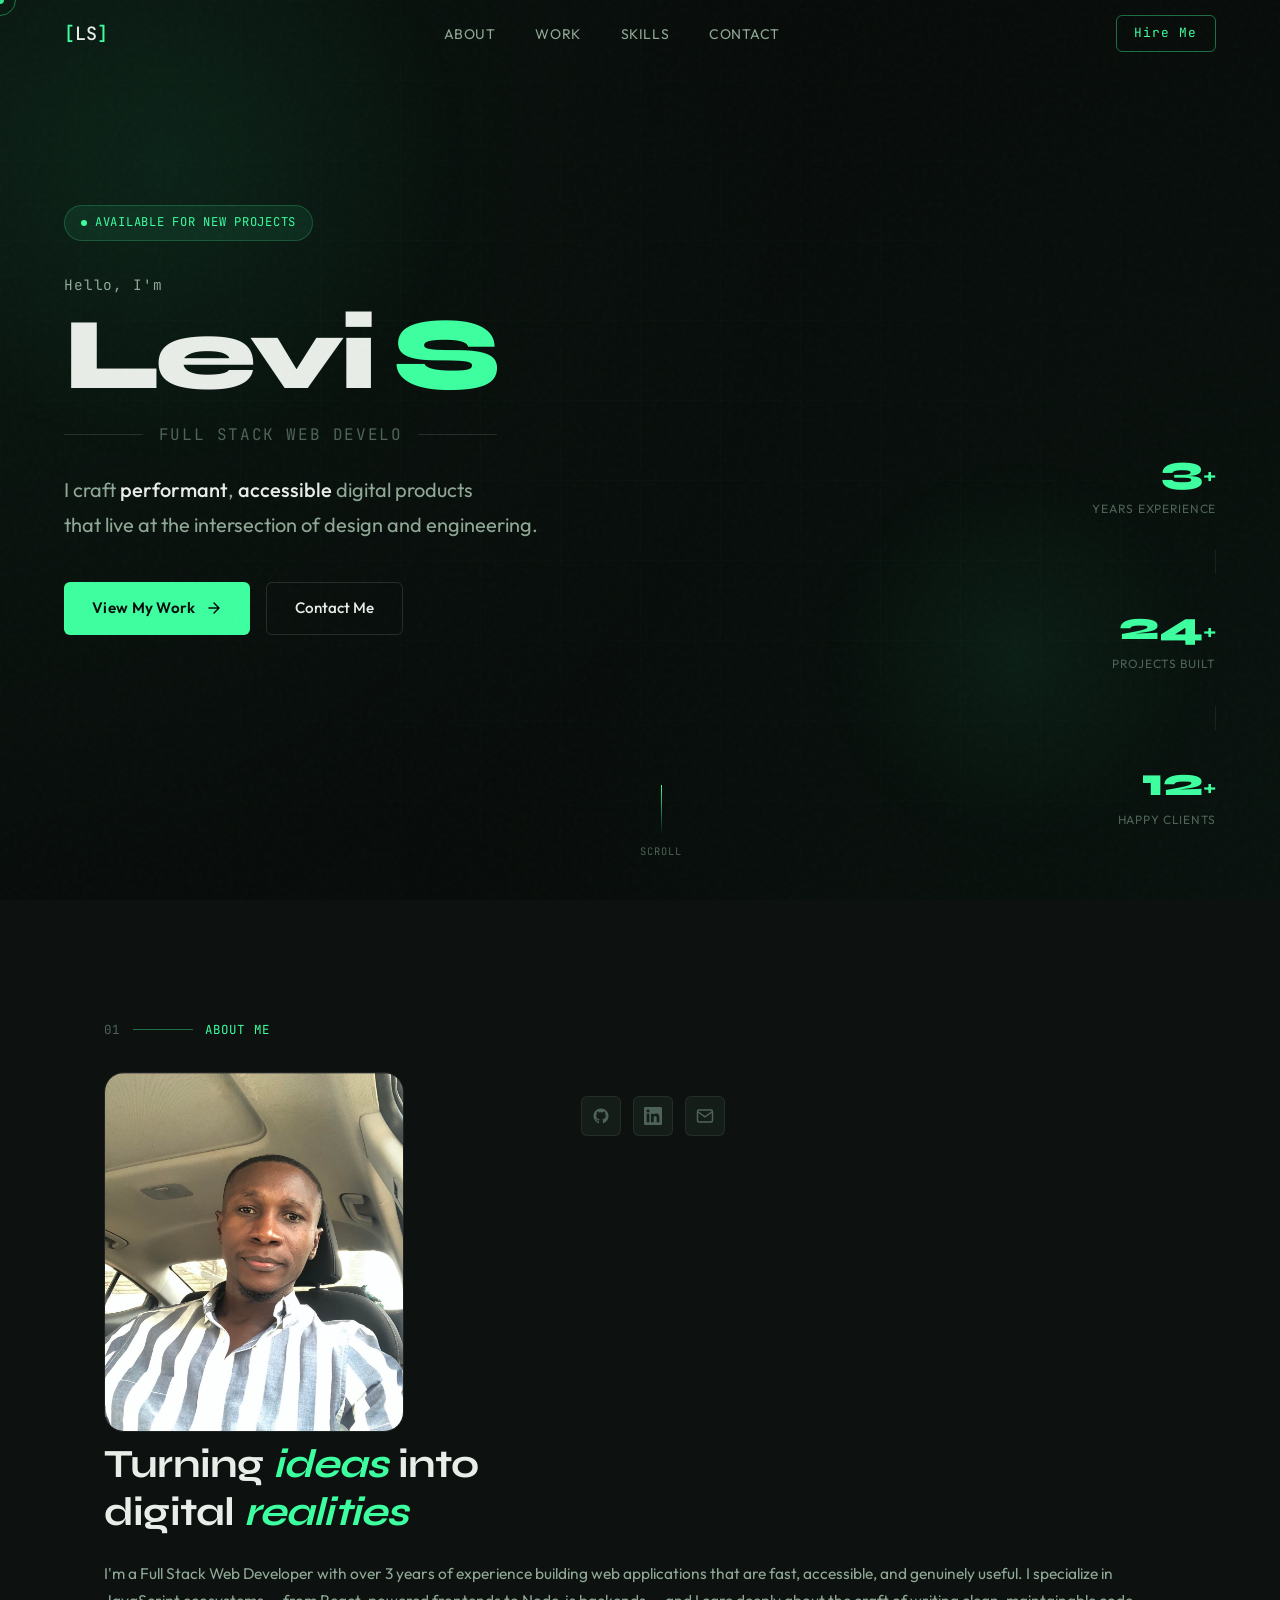
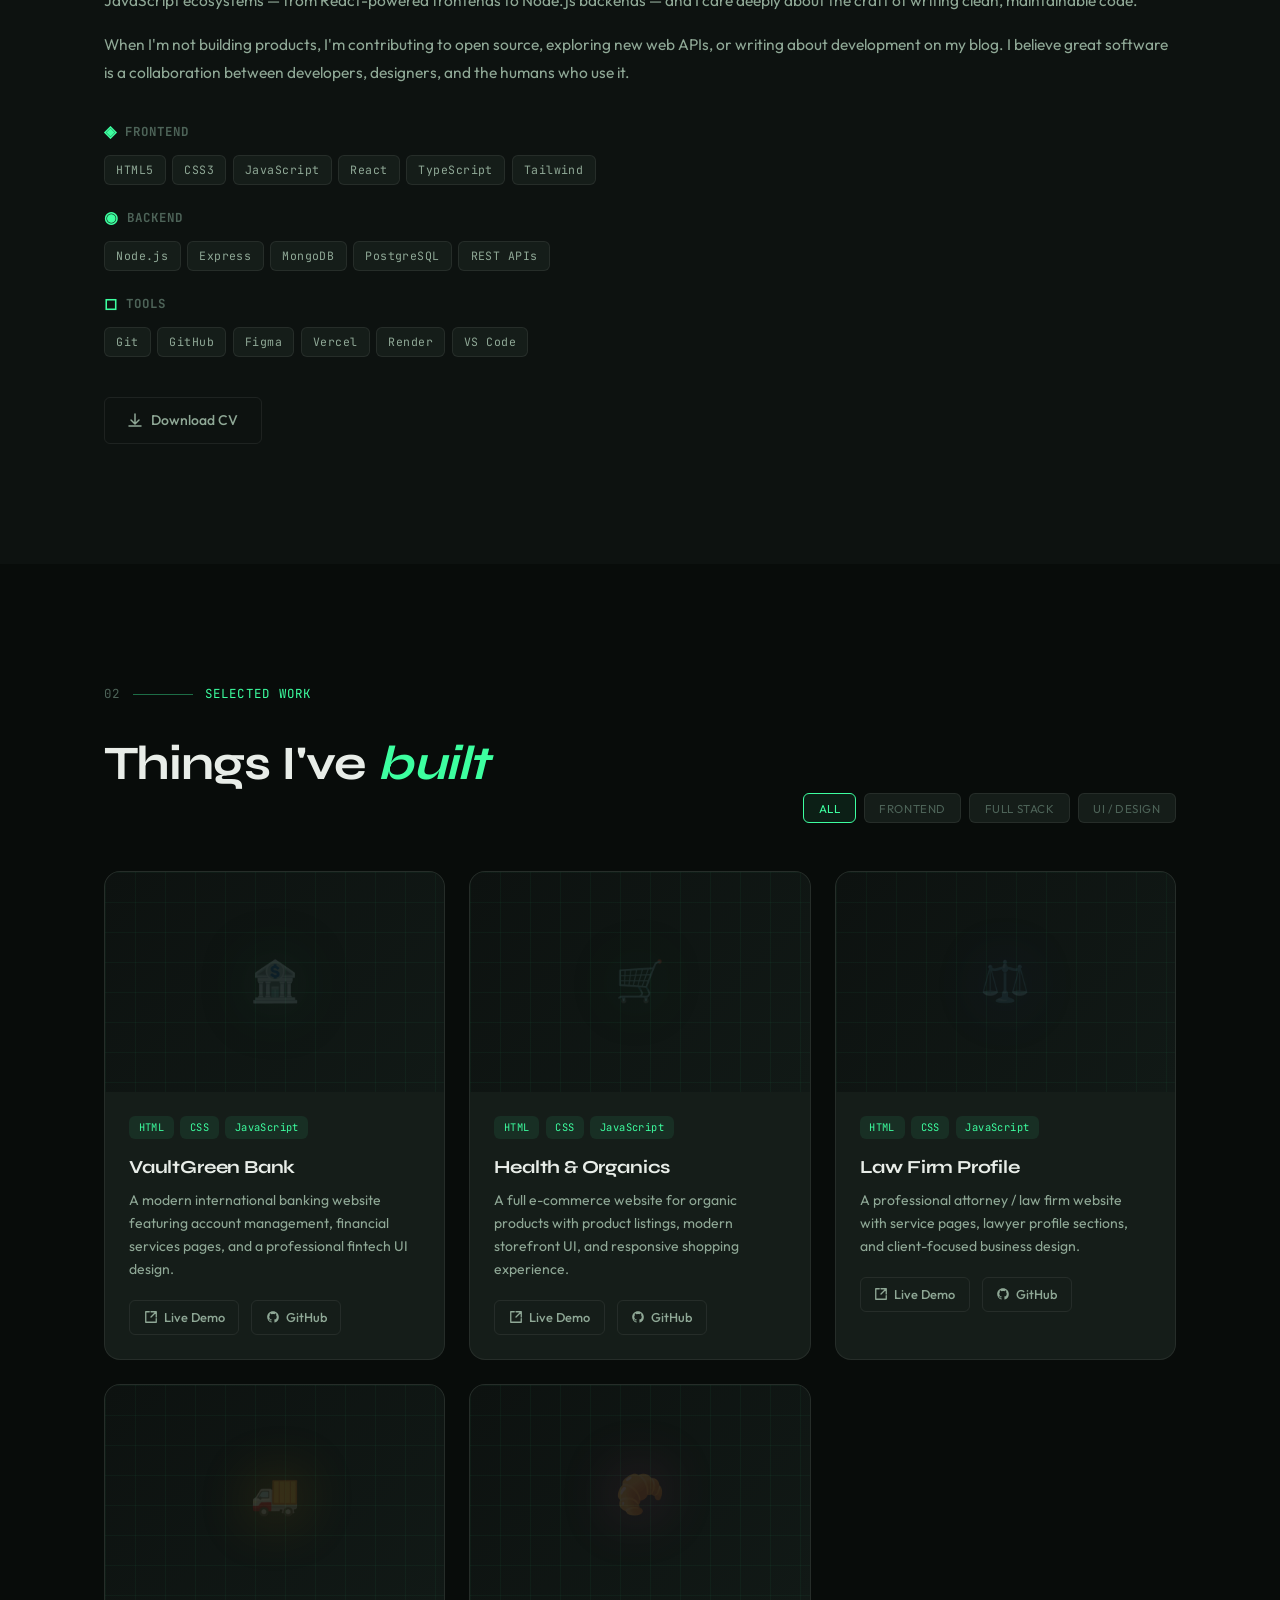
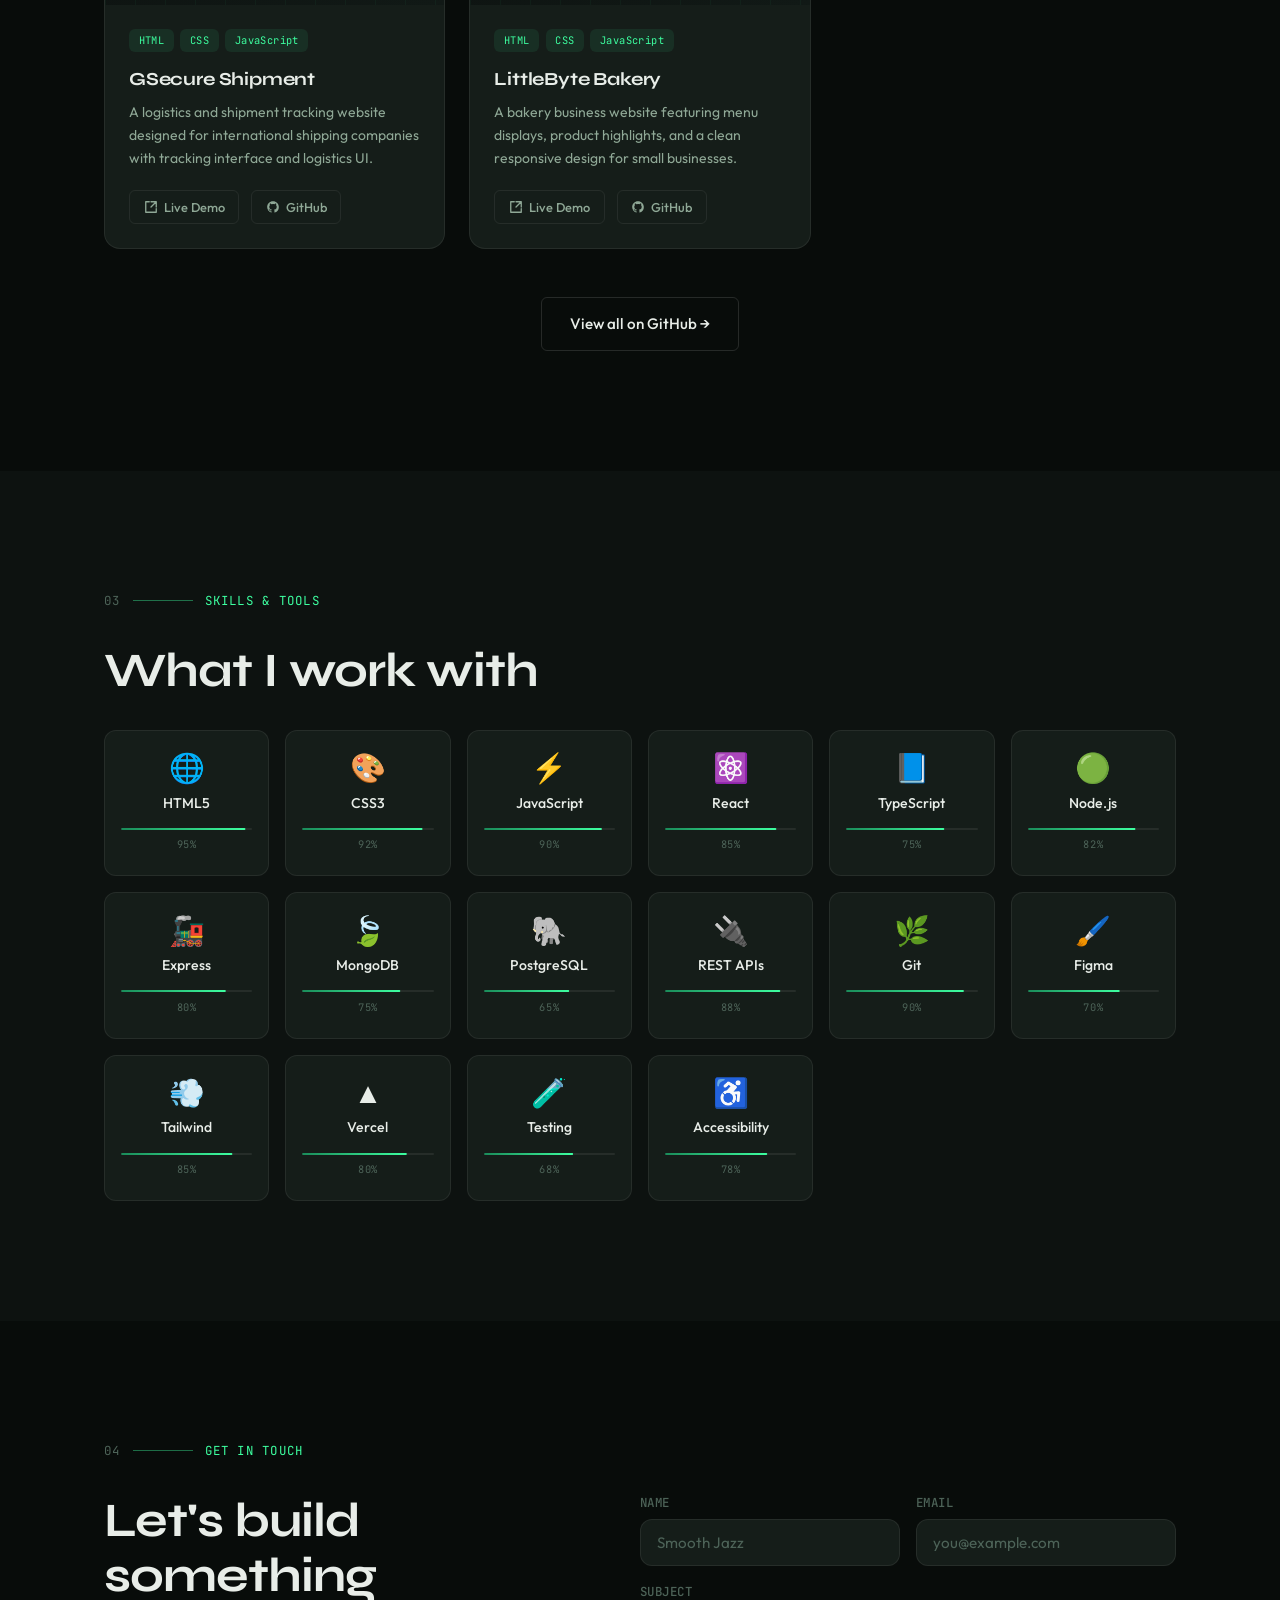
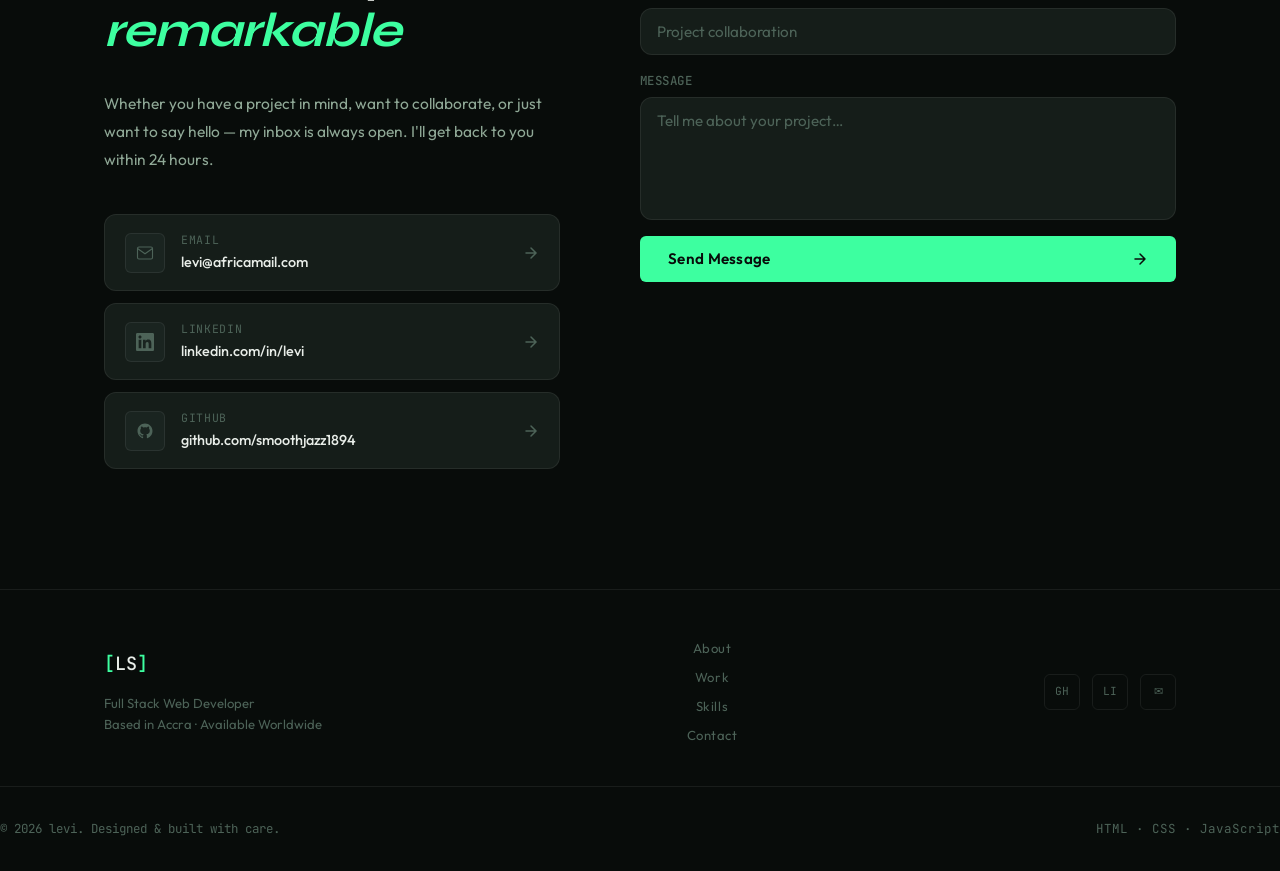
==== commit 3eb570e9: "Update index.html" ====
--- a/Personal/index.html
+++ b/Personal/index.html
@@ -1,393 +1,392 @@
-<!DOCTYPE html>
-<html lang="en">
-<head>
-  <meta charset="UTF-8" />
-  <meta name="viewport" content="width=device-width, initial-scale=1.0" />
-  <title>Levi — Full Stack Web Developer</title>
-  <meta name="description" content="Full Stack Web Developer specializing in building exceptional digital experiences. Based in Accra, available worldwide." />
-  <meta name="keywords" content="web developer, full stack, React, Node.js, JavaScript, portfolio" />
-  <meta property="og:title" content="Levi — Full Stack Developer" />
-  <meta property="og:description" content="Building exceptional digital experiences with modern technologies." />
-  <meta property="og:type" content="website" />
-  <link rel="preconnect" href="https://fonts.googleapis.com">
-  <link rel="preconnect" href="https://fonts.gstatic.com" crossorigin>
-  <link href="https://fonts.googleapis.com/css2?family=Syne:wght@400;500;600;700;800&family=Outfit:wght@300;400;500;600&family=JetBrains+Mono:wght@400;500&display=swap" rel="stylesheet">
-  <link rel="stylesheet" href="style.css" />
-</head>
-<body>
-
-  <!-- CUSTOM CURSOR -->
-  <div class="cursor" id="cursor"></div>
-  <div class="cursor-follower" id="cursorFollower"></div>
-
-  <!-- NOISE OVERLAY -->
-  <div class="noise"></div>
-
-  <!-- ══════════════════════════════════════
-       NAVIGATION
-  ══════════════════════════════════════ -->
-  <nav class="nav" id="nav">
-    <a href="#hero" class="nav-logo">
-      <span class="logo-bracket">[</span>LS<span class="logo-bracket">]</span>
-    </a>
-    <ul class="nav-links">
-      <li><a href="#about"   class="nav-link" data-text="About">About</a></li>
-      <li><a href="#projects" class="nav-link" data-text="Work">Work</a></li>
-      <li><a href="#skills"  class="nav-link" data-text="Skills">Skills</a></li>
-      <li><a href="#contact" class="nav-link" data-text="Contact">Contact</a></li>
-    </ul>
-    <a href="#contact" class="nav-cta">Hire Me</a>
-    <button class="hamburger" id="hamburger" aria-label="Menu">
-      <span></span><span></span>
-    </button>
-  </nav>
-
-  <!-- MOBILE MENU -->
-  <div class="mob-nav" id="mobNav">
-    <a href="#about"    class="mob-link" onclick="closeMob()"><span>01</span>About</a>
-    <a href="#projects" class="mob-link" onclick="closeMob()"><span>02</span>Work</a>
-    <a href="#skills"   class="mob-link" onclick="closeMob()"><span>03</span>Skills</a>
-    <a href="#contact"  class="mob-link" onclick="closeMob()"><span>04</span>Contact</a>
-  </div>
-
-  <!-- ══════════════════════════════════════
-       HERO
-  ══════════════════════════════════════ -->
-  <section class="hero" id="hero">
-    <!-- Grid background -->
-    <div class="hero-grid"></div>
-
-    <!-- Orb glow -->
-    <div class="hero-orb orb-1"></div>
-    <div class="hero-orb orb-2"></div>
-
-    <!-- Status badge -->
-    <div class="hero-badge reveal" data-delay="0">
-      <span class="badge-dot"></span>
-      Available for new projects
-    </div>
-
-    <!-- Main headline -->
-    <div class="hero-headline">
-      <p class="hero-greeting reveal" data-delay="100">Hello, I'm</p>
-      <h1 class="hero-name">
-        <span class="name-word reveal" data-delay="150">Levi</span>
-        <span class="name-word reveal accent-text" data-delay="200">S</span>
-      </h1>
-      <div class="hero-title reveal" data-delay="280">
-        <span class="title-line"></span>
-        <p>Full Stack Web Developer</p>
-        <span class="title-line"></span>
-      </div>
-    </div>
-
-    <!-- Tagline -->
-    <p class="hero-tagline reveal" data-delay="360">
-      I craft <em>performant</em>, <em>accessible</em> digital products<br>
-      that live at the intersection of design and engineering.
-    </p>
-
-    <!-- CTAs -->
-    <div class="hero-actions reveal" data-delay="440">
-      <a href="#projects" class="btn-primary">
-        <span>View My Work</span>
-        <svg width="16" height="16" viewBox="0 0 16 16" fill="none"><path d="M3 8h10M8 3l5 5-5 5" stroke="currentColor" stroke-width="1.5" stroke-linecap="round" stroke-linejoin="round"/></svg>
-      </a>
-      <a href="#contact" class="btn-ghost">Contact Me</a>
-    </div>
-
-    <!-- Scroll indicator -->
-    <div class="scroll-indicator reveal" data-delay="560">
-      <div class="scroll-line"></div>
-      <span>Scroll</span>
-    </div>
-
-    <!-- Hero stats -->
-    <div class="hero-stats reveal" data-delay="380">
-      <div class="stat">
-        <span class="stat-num" data-count="3">0</span><span class="stat-suf">+</span>
-        <p>Years Experience</p>
-      </div>
-      <div class="stat-divider"></div>
-      <div class="stat">
-        <span class="stat-num" data-count="24">0</span><span class="stat-suf">+</span>
-        <p>Projects Built</p>
-      </div>
-      <div class="stat-divider"></div>
-      <div class="stat">
-        <span class="stat-num" data-count="12">0</span><span class="stat-suf">+</span>
-        <p>Happy Clients</p>
-      </div>
-    </div>
-  </section>
-
-  <!-- ══════════════════════════════════════
-       ABOUT
-  ══════════════════════════════════════ -->
-  <section class="section about" id="about">
-    <div class="container">
-      <div class="section-label reveal">
-        <span class="label-num">01</span>
-        <span class="label-line"></span>
-        <span>About Me</span>
-      </div>
-
-      <div class="about-grid">
-        <!-- Left: Image column -->
-        <div class="about-visual reveal-left">
-          <div class="about-img-wrap">
-            <div class="about-img-frame">
-              <!-- Avatar placeholder — replace src with your photo -->
-              <img src="/unnamed.jpg" alt="Levi" class="avatar-img">
-                <div class="avatar-ring r1"></div>
-                <div class="avatar-ring r2"></div>
-              </div>
-            </div>
-            <div class="about-img-decoration"></div>
-          </div>
-          <!-- Social links -->
-          <div class="about-socials">
-            <a href="https://github.com/smoothjazz18n94" target="_blank" rel="noopener" class="social-link" aria-label="GitHub">
-              <svg viewBox="0 0 24 24" fill="currentColor"><path d="M12 2C6.477 2 2 6.484 2 12.017c0 4.425 2.865 8.18 6.839 9.504.5.092.682-.217.682-.483 0-.237-.008-.868-.013-1.703-2.782.605-3.369-1.343-3.369-1.343-.454-1.158-1.11-1.466-1.11-1.466-.908-.62.069-.608.069-.608 1.003.07 1.531 1.032 1.531 1.032.892 1.53 2.341 1.088 2.91.832.092-.647.35-1.088.636-1.338-2.22-.253-4.555-1.113-4.555-4.951 0-1.093.39-1.988 1.029-2.688-.103-.253-.446-1.272.098-2.65 0 0 .84-.27 2.75 1.026A9.564 9.564 0 0112 6.844c.85.004 1.705.115 2.504.337 1.909-1.296 2.747-1.027 2.747-1.027.546 1.379.202 2.398.1 2.651.64.7 1.028 1.595 1.028 2.688 0 3.848-2.339 4.695-4.566 4.943.359.309.678.92.678 1.855 0 1.338-.012 2.419-.012 2.747 0 .268.18.58.688.482A10.019 10.019 0 0022 12.017C22 6.484 17.522 2 12 2z"/></svg>
-            </a>
-            <a href="linkedin" target="_blank" rel="noopener" class="social-link" aria-label="LinkedIn">
-              <svg viewBox="0 0 24 24" fill="currentColor"><path d="M20.447 20.452h-3.554v-5.569c0-1.328-.027-3.037-1.852-3.037-1.853 0-2.136 1.445-2.136 2.939v5.667H9.351V9h3.414v1.561h.046c.477-.9 1.637-1.85 3.37-1.85 3.601 0 4.267 2.37 4.267 5.455v6.286zM5.337 7.433c-1.144 0-2.063-.926-2.063-2.065 0-1.138.92-2.063 2.063-2.063 1.14 0 2.064.925 2.064 2.063 0 1.139-.925 2.065-2.064 2.065zm1.782 13.019H3.555V9h3.564v11.452zM22.225 0H1.771C.792 0 0 .774 0 1.729v20.542C0 23.227.792 24 1.771 24h20.451C23.2 24 24 23.227 24 22.271V1.729C24 .774 23.2 0 22.222 0h.003z"/></svg>
-            </a>
-            <a href="mailto:levi@africamail.com" class="social-link" aria-label="Email">
-              <svg viewBox="0 0 24 24" fill="none" stroke="currentColor" stroke-width="2"><path d="M4 4h16c1.1 0 2 .9 2 2v12c0 1.1-.9 2-2 2H4c-1.1 0-2-.9-2-2V6c0-1.1.9-2 2-2z"/><polyline points="22,6 12,13 2,6"/></svg>
-            </a>
-          </div>
-        </div>
-
-        <!-- Right: Bio + skills -->
-        <div class="about-content reveal-right">
-          <h2 class="about-heading">
-            Turning <em>ideas</em> into<br>digital <em>realities</em>
-          </h2>
-
-          <div class="about-bio">
-            <p>I'm a Full Stack Web Developer with over 3 years of experience building web applications that are fast, accessible, and genuinely useful. I specialize in JavaScript ecosystems — from React-powered frontends to Node.js backends — and I care deeply about the craft of writing clean, maintainable code.</p>
-            <p>When I'm not building products, I'm contributing to open source, exploring new web APIs, or writing about development on my blog. I believe great software is a collaboration between developers, designers, and the humans who use it.</p>
-          </div>
-
-          <!-- Tech categories -->
-          <div class="tech-categories">
-            <div class="tech-cat">
-              <h4><span class="cat-icon">◈</span> Frontend</h4>
-              <div class="tech-tags">
-                <span class="tag">HTML5</span>
-                <span class="tag">CSS3</span>
-                <span class="tag">JavaScript</span>
-                <span class="tag">React</span>
-                <span class="tag">TypeScript</span>
-                <span class="tag">Tailwind</span>
-              </div>
-            </div>
-            <div class="tech-cat">
-              <h4><span class="cat-icon">◉</span> Backend</h4>
-              <div class="tech-tags">
-                <span class="tag">Node.js</span>
-                <span class="tag">Express</span>
-                <span class="tag">MongoDB</span>
-                <span class="tag">PostgreSQL</span>
-                <span class="tag">REST APIs</span>
-              </div>
-            </div>
-            <div class="tech-cat">
-              <h4><span class="cat-icon">◻</span> Tools</h4>
-              <div class="tech-tags">
-                <span class="tag">Git</span>
-                <span class="tag">GitHub</span>
-                <span class="tag">Figma</span>
-                <span class="tag">Vercel</span>
-                <span class="tag">Render</span>
-                <span class="tag">VS Code</span>
-              </div>
-            </div>
-          </div>
-
-          <a href="#" class="btn-outline download-cv" download>
-            <svg width="16" height="16" viewBox="0 0 16 16" fill="none"><path d="M8 1v9M4 7l4 4 4-4M2 13h12" stroke="currentColor" stroke-width="1.5" stroke-linecap="round" stroke-linejoin="round"/></svg>
-            Download CV
-          </a>
-        </div>
-      </div>
-    </div>
-  </section>
-
-  <!-- ══════════════════════════════════════
-       PROJECTS
-  ══════════════════════════════════════ -->
-  <section class="section projects" id="projects">
-    <div class="container">
-      <div class="section-label reveal">
-        <span class="label-num">02</span>
-        <span class="label-line"></span>
-        <span>Selected Work</span>
-      </div>
-
-      <div class="projects-header">
-        <h2 class="section-title reveal">
-          Things I've <em>built</em>
-        </h2>
-        <!-- Filter -->
-        <div class="project-filters reveal" data-delay="100">
-          <button class="filter-btn active" data-filter="all">All</button>
-          <button class="filter-btn" data-filter="frontend">Frontend</button>
-          <button class="filter-btn" data-filter="fullstack">Full Stack</button>
-          <button class="filter-btn" data-filter="ui">UI / Design</button>
-        </div>
-      </div>
-
-      <!-- Projects grid — rendered by JS -->
-      <div class="projects-grid" id="projectsGrid"></div>
-
-      <div class="projects-more reveal">
-        <a href="https://github.com" target="_blank" rel="noopener" class="btn-ghost">
-          View all on GitHub →
-        </a>
-      </div>
-    </div>
-  </section>
-
-  <!-- ══════════════════════════════════════
-       SKILLS
-  ══════════════════════════════════════ -->
-  <section class="section skills" id="skills">
-    <div class="container">
-      <div class="section-label reveal">
-        <span class="label-num">03</span>
-        <span class="label-line"></span>
-        <span>Skills & Tools</span>
-      </div>
-
-      <h2 class="section-title reveal">What I work with</h2>
-
-      <div class="skills-grid" id="skillsGrid"></div>
-    </div>
-  </section>
-
-  <!-- ══════════════════════════════════════
-       CONTACT
-  ══════════════════════════════════════ -->
-  <section class="section contact" id="contact">
-    <div class="container">
-      <div class="section-label reveal">
-        <span class="label-num">04</span>
-        <span class="label-line"></span>
-        <span>Get In Touch</span>
-      </div>
-
-      <div class="contact-grid">
-        <!-- Left -->
-        <div class="contact-left reveal-left">
-          <h2 class="section-title">
-            Let's build something <em>remarkable</em>
-          </h2>
-          <p class="contact-desc">
-            Whether you have a project in mind, want to collaborate, or just want to say hello — my inbox is always open. I'll get back to you within 24 hours.
-          </p>
-
-          <div class="contact-methods">
-            <a href="mailto:alex@example.com" class="contact-method">
-              <div class="cm-icon">
-                <svg viewBox="0 0 24 24" fill="none" stroke="currentColor" stroke-width="1.5"><path d="M4 4h16c1.1 0 2 .9 2 2v12c0 1.1-.9 2-2 2H4c-1.1 0-2-.9-2-2V6c0-1.1.9-2 2-2z"/><polyline points="22,6 12,13 2,6"/></svg>
-              </div>
-              <div>
-                <span class="cm-label">Email</span>
-                <span class="cm-value">levi@africamail.com</span>
-              </div>
-              <svg class="cm-arrow" width="16" height="16" viewBox="0 0 16 16" fill="none"><path d="M3 8h10M8 3l5 5-5 5" stroke="currentColor" stroke-width="1.5" stroke-linecap="round"/></svg>
-            </a>
-
-            <a href="https://linkedin.com" target="_blank" rel="noopener" class="contact-method">
-              <div class="cm-icon">
-                <svg viewBox="0 0 24 24" fill="currentColor"><path d="M20.447 20.452h-3.554v-5.569c0-1.328-.027-3.037-1.852-3.037-1.853 0-2.136 1.445-2.136 2.939v5.667H9.351V9h3.414v1.561h.046c.477-.9 1.637-1.85 3.37-1.85 3.601 0 4.267 2.37 4.267 5.455v6.286zM5.337 7.433c-1.144 0-2.063-.926-2.063-2.065 0-1.138.92-2.063 2.063-2.063 1.14 0 2.064.925 2.064 2.063 0 1.139-.925 2.065-2.064 2.065zm1.782 13.019H3.555V9h3.564v11.452zM22.225 0H1.771C.792 0 0 .774 0 1.729v20.542C0 23.227.792 24 1.771 24h20.451C23.2 24 24 23.227 24 22.271V1.729C24 .774 23.2 0 22.222 0h.003z"/></svg>
-              </div>
-              <div>
-                <span class="cm-label">LinkedIn</span>
-                <span class="cm-value"><linkedin class="com">
-                <span class="cm-value">linkedin.com/in/levi</span>
-              </div>
-              <svg class="cm-arrow" width="16" height="16" viewBox="0 0 16 16" fill="none"><path d="M3 8h10M8 3l5 5-5 5" stroke="currentColor" stroke-width="1.5" stroke-linecap="round"/></svg>
-            </a>
-
-            <a href="https://github.com" target="_blank" rel="noopener" class="contact-method">
-              <div class="cm-icon">
-                <svg viewBox="0 0 24 24" fill="currentColor"><path d="M12 2C6.477 2 2 6.484 2 12.017c0 4.425 2.865 8.18 6.839 9.504.5.092.682-.217.682-.483 0-.237-.008-.868-.013-1.703-2.782.605-3.369-1.343-3.369-1.343-.454-1.158-1.11-1.466-1.11-1.466-.908-.62.069-.608.069-.608 1.003.07 1.531 1.032 1.531 1.032.892 1.53 2.341 1.088 2.91.832.092-.647.35-1.088.636-1.338-2.22-.253-4.555-1.113-4.555-4.951 0-1.093.39-1.988 1.029-2.688-.103-.253-.446-1.272.098-2.65 0 0 .84-.27 2.75 1.026A9.564 9.564 0 0112 6.844c.85.004 1.705.115 2.504.337 1.909-1.296 2.747-1.027 2.747-1.027.546 1.379.202 2.398.1 2.651.64.7 1.028 1.595 1.028 2.688 0 3.848-2.339 4.695-4.566 4.943.359.309.678.92.678 1.855 0 1.338-.012 2.419-.012 2.747 0 .268.18.58.688.482A10.019 10.019 0 0022 12.017C22 6.484 17.522 2 12 2z"/></svg>
-              </div>
-              <div>
-                <span class="cm-label">GitHub</span>
-                <span class="cm-value">github.com/smoothjazz1894</span>
-              </div>
-              <svg class="cm-arrow" width="16" height="16" viewBox="0 0 16 16" fill="none"><path d="M3 8h10M8 3l5 5-5 5" stroke="currentColor" stroke-width="1.5" stroke-linecap="round"/></svg>
-            </a>
-          </div>
-        </div>
-
-        <!-- Right: Form -->
-        <div class="contact-form-wrap reveal-right">
-          <form class="contact-form" id="contactForm" onsubmit="handleSubmit(event)">
-            <div class="form-row">
-              <div class="form-field">
-                <label for="cName">Name</label>
-                <input type="text" id="cName" name="name" placeholder="Smooth Jazz" required autocomplete="name"/>
-              </div>
-              <div class="form-field">
-                <label for="cEmail">Email</label>
-                <input type="email" id="cEmail" name="email" placeholder="you@example.com" required autocomplete="email"/>
-              </div>
-            </div>
-            <div class="form-field">
-              <label for="cSubject">Subject</label>
-              <input type="text" id="cSubject" name="subject" placeholder="Project collaboration"/>
-            </div>
-            <div class="form-field">
-              <label for="cMsg">Message</label>
-              <textarea id="cMsg" name="message" placeholder="Tell me about your project…" rows="5" required></textarea>
-            </div>
-            <button type="submit" class="btn-primary form-submit" id="formBtn">
-              <span id="formBtnText">Send Message</span>
-              <svg width="16" height="16" viewBox="0 0 16 16" fill="none"><path d="M3 8h10M8 3l5 5-5 5" stroke="currentColor" stroke-width="1.5" stroke-linecap="round" stroke-linejoin="round"/></svg>
-            </button>
-            <div id="formSuccess" class="form-success" hidden>
-              ✅ Message sent! I'll get back to you within 24 hours.
-            </div>
-          </form>
-        </div>
-      </div>
-    </div>
-  </section>
-
-  <!-- ══════════════════════════════════════
-       FOOTER
-  ══════════════════════════════════════ -->
-  <footer class="footer">
-    <div class="container footer-inner">
-      <div class="footer-left">
-        <a href="#hero" class="nav-logo footer-logo">
-          <span class="logo-bracket">[</span>LS<span class="logo-bracket">]</span>
-        </a>
-        <p>Full Stack Web Developer<br>Based in Accra · Available Worldwide</p>
-      </div>
-      <div class="footer-mid">
-        <a href="#about">About</a>
-        <a href="#projects">Work</a>
-        <a href="#skills">Skills</a>
-        <a href="#contact">Contact</a>
-      </div>
-      <div class="footer-right">
-        <a href="https://github.com"   target="_blank" rel="noopener" aria-label="GitHub">GH</a>
-        <a href="https://linkedin.com" target="_blank" rel="noopener" aria-label="LinkedIn">LI</a>
-        <a href="mailto:alex@example.com" aria-label="Email">✉</a>
-      </div>
-    </div>
-    <div class="footer-bottom">
-      <p>© <span id="year"></span> levi. Designed & built with care.</p>
-      <p class="footer-tech">HTML · CSS · JavaScript</p>
-    </div>
-  </footer>
-
-  <script src="script.js"></script>
-</body>
-</html>
+<!DOCTYPE html>
+<html lang="en">
+<head>
+  <meta charset="UTF-8" />
+  <meta name="viewport" content="width=device-width, initial-scale=1.0" />
+  <title>Levi — Full Stack Web Developer</title>
+  <meta name="description" content="Full Stack Web Developer specializing in building exceptional digital experiences. Based in Accra, available worldwide." />
+  <meta name="keywords" content="web developer, full stack, React, Node.js, JavaScript, portfolio" />
+  <meta property="og:title" content="Levi — Full Stack Developer" />
+  <meta property="og:description" content="Building exceptional digital experiences with modern technologies." />
+  <meta property="og:type" content="website" />
+  <link rel="preconnect" href="https://fonts.googleapis.com">
+  <link rel="preconnect" href="https://fonts.gstatic.com" crossorigin>
+  <link href="https://fonts.googleapis.com/css2?family=Syne:wght@400;500;600;700;800&family=Outfit:wght@300;400;500;600&family=JetBrains+Mono:wght@400;500&display=swap" rel="stylesheet">
+  <link rel="stylesheet" href="style.css" />
+</head>
+<body>
+
+  <!-- CUSTOM CURSOR -->
+  <div class="cursor" id="cursor"></div>
+  <div class="cursor-follower" id="cursorFollower"></div>
+
+  <!-- NOISE OVERLAY -->
+  <div class="noise"></div>
+
+  <!-- ══════════════════════════════════════
+       NAVIGATION
+  ══════════════════════════════════════ -->
+  <nav class="nav" id="nav">
+    <a href="#hero" class="nav-logo">
+      <span class="logo-bracket">[</span>LS<span class="logo-bracket">]</span>
+    </a>
+    <ul class="nav-links">
+      <li><a href="#about"   class="nav-link" data-text="About">About</a></li>
+      <li><a href="#projects" class="nav-link" data-text="Work">Work</a></li>
+      <li><a href="#skills"  class="nav-link" data-text="Skills">Skills</a></li>
+      <li><a href="#contact" class="nav-link" data-text="Contact">Contact</a></li>
+    </ul>
+    <a href="#contact" class="nav-cta">Hire Me</a>
+    <button class="hamburger" id="hamburger" aria-label="Menu">
+      <span></span><span></span>
+    </button>
+  </nav>
+
+  <!-- MOBILE MENU -->
+  <div class="mob-nav" id="mobNav">
+    <a href="#about"    class="mob-link" onclick="closeMob()"><span>01</span>About</a>
+    <a href="#projects" class="mob-link" onclick="closeMob()"><span>02</span>Work</a>
+    <a href="#skills"   class="mob-link" onclick="closeMob()"><span>03</span>Skills</a>
+    <a href="#contact"  class="mob-link" onclick="closeMob()"><span>04</span>Contact</a>
+  </div>
+
+  <!-- ══════════════════════════════════════
+       HERO
+  ══════════════════════════════════════ -->
+  <section class="hero" id="hero">
+    <!-- Grid background -->
+    <div class="hero-grid"></div>
+
+    <!-- Orb glow -->
+    <div class="hero-orb orb-1"></div>
+    <div class="hero-orb orb-2"></div>
+
+    <!-- Status badge -->
+    <div class="hero-badge reveal" data-delay="0">
+      <span class="badge-dot"></span>
+      Available for new projects
+    </div>
+
+    <!-- Main headline -->
+    <div class="hero-headline">
+      <p class="hero-greeting reveal" data-delay="100">Hello, I'm</p>
+      <h1 class="hero-name">
+        <span class="name-word reveal" data-delay="150">Levi</span>
+        <span class="name-word reveal accent-text" data-delay="200">S</span>
+      </h1>
+      <div class="hero-title reveal" data-delay="280">
+        <span class="title-line"></span>
+        <p>Full Stack Web Developer</p>
+        <span class="title-line"></span>
+      </div>
+    </div>
+
+    <!-- Tagline -->
+    <p class="hero-tagline reveal" data-delay="360">
+      I craft <em>performant</em>, <em>accessible</em> digital products<br>
+      that live at the intersection of design and engineering.
+    </p>
+
+    <!-- CTAs -->
+    <div class="hero-actions reveal" data-delay="440">
+      <a href="#projects" class="btn-primary">
+        <span>View My Work</span>
+        <svg width="16" height="16" viewBox="0 0 16 16" fill="none"><path d="M3 8h10M8 3l5 5-5 5" stroke="currentColor" stroke-width="1.5" stroke-linecap="round" stroke-linejoin="round"/></svg>
+      </a>
+      <a href="#contact" class="btn-ghost">Contact Me</a>
+    </div>
+
+    <!-- Scroll indicator -->
+    <div class="scroll-indicator reveal" data-delay="560">
+      <div class="scroll-line"></div>
+      <span>Scroll</span>
+    </div>
+
+    <!-- Hero stats -->
+    <div class="hero-stats reveal" data-delay="380">
+      <div class="stat">
+        <span class="stat-num" data-count="3">0</span><span class="stat-suf">+</span>
+        <p>Years Experience</p>
+      </div>
+      <div class="stat-divider"></div>
+      <div class="stat">
+        <span class="stat-num" data-count="24">0</span><span class="stat-suf">+</span>
+        <p>Projects Built</p>
+      </div>
+      <div class="stat-divider"></div>
+      <div class="stat">
+        <span class="stat-num" data-count="12">0</span><span class="stat-suf">+</span>
+        <p>Happy Clients</p>
+      </div>
+    </div>
+  </section>
+
+  <!-- ══════════════════════════════════════
+       ABOUT
+  ══════════════════════════════════════ -->
+  <section class="section about" id="about">
+    <div class="container">
+      <div class="section-label reveal">
+        <span class="label-num">01</span>
+        <span class="label-line"></span>
+        <span>About Me</span>
+      </div>
+
+      <div class="about-grid">
+        <!-- Left: Image column -->
+        <div class="about-visual reveal-left">
+          <div class="about-img-wrap">
+            <div class="about-img-frame">
+              <!-- Avatar placeholder — replace src with your photo -->
+              <img src="/unnamed.jpg" alt="Levi" class="avatar-img">
+                <div class="avatar-ring r1"></div>
+                <div class="avatar-ring r2"></div>
+              </div>
+            </div>
+            <div class="about-img-decoration"></div>
+          </div>
+          <!-- Social links -->
+          <div class="about-socials">
+            <a href="https://github.com/smoothjazz18n94" target="_blank" rel="noopener" class="social-link" aria-label="GitHub">
+              <svg viewBox="0 0 24 24" fill="currentColor"><path d="M12 2C6.477 2 2 6.484 2 12.017c0 4.425 2.865 8.18 6.839 9.504.5.092.682-.217.682-.483 0-.237-.008-.868-.013-1.703-2.782.605-3.369-1.343-3.369-1.343-.454-1.158-1.11-1.466-1.11-1.466-.908-.62.069-.608.069-.608 1.003.07 1.531 1.032 1.531 1.032.892 1.53 2.341 1.088 2.91.832.092-.647.35-1.088.636-1.338-2.22-.253-4.555-1.113-4.555-4.951 0-1.093.39-1.988 1.029-2.688-.103-.253-.446-1.272.098-2.65 0 0 .84-.27 2.75 1.026A9.564 9.564 0 0112 6.844c.85.004 1.705.115 2.504.337 1.909-1.296 2.747-1.027 2.747-1.027.546 1.379.202 2.398.1 2.651.64.7 1.028 1.595 1.028 2.688 0 3.848-2.339 4.695-4.566 4.943.359.309.678.92.678 1.855 0 1.338-.012 2.419-.012 2.747 0 .268.18.58.688.482A10.019 10.019 0 0022 12.017C22 6.484 17.522 2 12 2z"/></svg>
+            </a>
+            <a href="linkedin" target="_blank" rel="noopener" class="social-link" aria-label="LinkedIn">
+              <svg viewBox="0 0 24 24" fill="currentColor"><path d="M20.447 20.452h-3.554v-5.569c0-1.328-.027-3.037-1.852-3.037-1.853 0-2.136 1.445-2.136 2.939v5.667H9.351V9h3.414v1.561h.046c.477-.9 1.637-1.85 3.37-1.85 3.601 0 4.267 2.37 4.267 5.455v6.286zM5.337 7.433c-1.144 0-2.063-.926-2.063-2.065 0-1.138.92-2.063 2.063-2.063 1.14 0 2.064.925 2.064 2.063 0 1.139-.925 2.065-2.064 2.065zm1.782 13.019H3.555V9h3.564v11.452zM22.225 0H1.771C.792 0 0 .774 0 1.729v20.542C0 23.227.792 24 1.771 24h20.451C23.2 24 24 23.227 24 22.271V1.729C24 .774 23.2 0 22.222 0h.003z"/></svg>
+            </a>
+            <a href="mailto:levi@africamail.com" class="social-link" aria-label="Email">
+              <svg viewBox="0 0 24 24" fill="none" stroke="currentColor" stroke-width="2"><path d="M4 4h16c1.1 0 2 .9 2 2v12c0 1.1-.9 2-2 2H4c-1.1 0-2-.9-2-2V6c0-1.1.9-2 2-2z"/><polyline points="22,6 12,13 2,6"/></svg>
+            </a>
+          </div>
+        </div>
+
+        <!-- Right: Bio + skills -->
+        <div class="about-content reveal-right">
+          <h2 class="about-heading">
+            Turning <em>ideas</em> into<br>digital <em>realities</em>
+          </h2>
+
+          <div class="about-bio">
+            <p>I'm a Full Stack Web Developer with over 3 years of experience building web applications that are fast, accessible, and genuinely useful. I specialize in JavaScript ecosystems — from React-powered frontends to Node.js backends — and I care deeply about the craft of writing clean, maintainable code.</p>
+            <p>When I'm not building products, I'm contributing to open source, exploring new web APIs, or writing about development on my blog. I believe great software is a collaboration between developers, designers, and the humans who use it.</p>
+          </div>
+
+          <!-- Tech categories -->
+          <div class="tech-categories">
+            <div class="tech-cat">
+              <h4><span class="cat-icon">◈</span> Frontend</h4>
+              <div class="tech-tags">
+                <span class="tag">HTML5</span>
+                <span class="tag">CSS3</span>
+                <span class="tag">JavaScript</span>
+                <span class="tag">React</span>
+                <span class="tag">TypeScript</span>
+                <span class="tag">Tailwind</span>
+              </div>
+            </div>
+            <div class="tech-cat">
+              <h4><span class="cat-icon">◉</span> Backend</h4>
+              <div class="tech-tags">
+                <span class="tag">Node.js</span>
+                <span class="tag">Express</span>
+                <span class="tag">MongoDB</span>
+                <span class="tag">PostgreSQL</span>
+                <span class="tag">REST APIs</span>
+              </div>
+            </div>
+            <div class="tech-cat">
+              <h4><span class="cat-icon">◻</span> Tools</h4>
+              <div class="tech-tags">
+                <span class="tag">Git</span>
+                <span class="tag">GitHub</span>
+                <span class="tag">Figma</span>
+                <span class="tag">Vercel</span>
+                <span class="tag">Render</span>
+                <span class="tag">VS Code</span>
+              </div>
+            </div>
+          </div>
+
+          <a href="#" class="btn-outline download-cv" download>
+            <svg width="16" height="16" viewBox="0 0 16 16" fill="none"><path d="M8 1v9M4 7l4 4 4-4M2 13h12" stroke="currentColor" stroke-width="1.5" stroke-linecap="round" stroke-linejoin="round"/></svg>
+            Download CV
+          </a>
+        </div>
+      </div>
+    </div>
+  </section>
+
+  <!-- ══════════════════════════════════════
+       PROJECTS
+  ══════════════════════════════════════ -->
+  <section class="section projects" id="projects">
+    <div class="container">
+      <div class="section-label reveal">
+        <span class="label-num">02</span>
+        <span class="label-line"></span>
+        <span>Selected Work</span>
+      </div>
+
+      <div class="projects-header">
+        <h2 class="section-title reveal">
+          Things I've <em>built</em>
+        </h2>
+        <!-- Filter -->
+        <div class="project-filters reveal" data-delay="100">
+          <button class="filter-btn active" data-filter="all">All</button>
+          <button class="filter-btn" data-filter="frontend">Frontend</button>
+          <button class="filter-btn" data-filter="fullstack">Full Stack</button>
+          <button class="filter-btn" data-filter="ui">UI / Design</button>
+        </div>
+      </div>
+
+      <!-- Projects grid — rendered by JS -->
+      <div class="projects-grid" id="projectsGrid"></div>
+
+      <div class="projects-more reveal">
+        <a href="https://github.com" target="_blank" rel="noopener" class="btn-ghost">
+          View all on GitHub →
+        </a>
+      </div>
+    </div>
+  </section>
+
+  <!-- ══════════════════════════════════════
+       SKILLS
+  ══════════════════════════════════════ -->
+  <section class="section skills" id="skills">
+    <div class="container">
+      <div class="section-label reveal">
+        <span class="label-num">03</span>
+        <span class="label-line"></span>
+        <span>Skills & Tools</span>
+      </div>
+
+      <h2 class="section-title reveal">What I work with</h2>
+
+      <div class="skills-grid" id="skillsGrid"></div>
+    </div>
+  </section>
+
+  <!-- ══════════════════════════════════════
+       CONTACT
+  ══════════════════════════════════════ -->
+  <section class="section contact" id="contact">
+    <div class="container">
+      <div class="section-label reveal">
+        <span class="label-num">04</span>
+        <span class="label-line"></span>
+        <span>Get In Touch</span>
+      </div>
+
+      <div class="contact-grid">
+        <!-- Left -->
+        <div class="contact-left reveal-left">
+          <h2 class="section-title">
+            Let's build something <em>remarkable</em>
+          </h2>
+          <p class="contact-desc">
+            Whether you have a project in mind, want to collaborate, or just want to say hello — my inbox is always open. I'll get back to you within 24 hours.
+          </p>
+
+          <div class="contact-methods">
+            <a href="mailto:alex@example.com" class="contact-method">
+              <div class="cm-icon">
+                <svg viewBox="0 0 24 24" fill="none" stroke="currentColor" stroke-width="1.5"><path d="M4 4h16c1.1 0 2 .9 2 2v12c0 1.1-.9 2-2 2H4c-1.1 0-2-.9-2-2V6c0-1.1.9-2 2-2z"/><polyline points="22,6 12,13 2,6"/></svg>
+              </div>
+              <div>
+                <span class="cm-label">Email</span>
+                <span class="cm-value">levi@africamail.com</span>
+              </div>
+              <svg class="cm-arrow" width="16" height="16" viewBox="0 0 16 16" fill="none"><path d="M3 8h10M8 3l5 5-5 5" stroke="currentColor" stroke-width="1.5" stroke-linecap="round"/></svg>
+            </a>
+
+            <a href="https://linkedin.com" target="_blank" rel="noopener" class="contact-method">
+              <div class="cm-icon">
+                <svg viewBox="0 0 24 24" fill="currentColor"><path d="M20.447 20.452h-3.554v-5.569c0-1.328-.027-3.037-1.852-3.037-1.853 0-2.136 1.445-2.136 2.939v5.667H9.351V9h3.414v1.561h.046c.477-.9 1.637-1.85 3.37-1.85 3.601 0 4.267 2.37 4.267 5.455v6.286zM5.337 7.433c-1.144 0-2.063-.926-2.063-2.065 0-1.138.92-2.063 2.063-2.063 1.14 0 2.064.925 2.064 2.063 0 1.139-.925 2.065-2.064 2.065zm1.782 13.019H3.555V9h3.564v11.452zM22.225 0H1.771C.792 0 0 .774 0 1.729v20.542C0 23.227.792 24 1.771 24h20.451C23.2 24 24 23.227 24 22.271V1.729C24 .774 23.2 0 22.222 0h.003z"/></svg>
+              </div>
+              <div>
+                <span class="cm-label">LinkedIn</span>
+                <span class="cm-value"><linkedin class="com">
+                <span class="cm-value">linkedin.com/in/levi</span>
+              </div>
+              <svg class="cm-arrow" width="16" height="16" viewBox="0 0 16 16" fill="none"><path d="M3 8h10M8 3l5 5-5 5" stroke="currentColor" stroke-width="1.5" stroke-linecap="round"/></svg>
+            </a>
+
+            <a href="https://github.com" target="_blank" rel="noopener" class="contact-method">
+              <div class="cm-icon">
+                <svg viewBox="0 0 24 24" fill="currentColor"><path d="M12 2C6.477 2 2 6.484 2 12.017c0 4.425 2.865 8.18 6.839 9.504.5.092.682-.217.682-.483 0-.237-.008-.868-.013-1.703-2.782.605-3.369-1.343-3.369-1.343-.454-1.158-1.11-1.466-1.11-1.466-.908-.62.069-.608.069-.608 1.003.07 1.531 1.032 1.531 1.032.892 1.53 2.341 1.088 2.91.832.092-.647.35-1.088.636-1.338-2.22-.253-4.555-1.113-4.555-4.951 0-1.093.39-1.988 1.029-2.688-.103-.253-.446-1.272.098-2.65 0 0 .84-.27 2.75 1.026A9.564 9.564 0 0112 6.844c.85.004 1.705.115 2.504.337 1.909-1.296 2.747-1.027 2.747-1.027.546 1.379.202 2.398.1 2.651.64.7 1.028 1.595 1.028 2.688 0 3.848-2.339 4.695-4.566 4.943.359.309.678.92.678 1.855 0 1.338-.012 2.419-.012 2.747 0 .268.18.58.688.482A10.019 10.019 0 0022 12.017C22 6.484 17.522 2 12 2z"/></svg>
+              </div>
+              <div>
+                <span class="cm-label">GitHub</span>
+                <span class="cm-value">github.com/smoothjazz1894</span>
+              </div>
+              <svg class="cm-arrow" width="16" height="16" viewBox="0 0 16 16" fill="none"><path d="M3 8h10M8 3l5 5-5 5" stroke="currentColor" stroke-width="1.5" stroke-linecap="round"/></svg>
+            </a>
+          </div>
+        </div>
+
+        <!-- Right: Form -->
+        <div class="contact-form-wrap reveal-right">
+          <form class="contact-form" id="contactForm" onsubmit="handleSubmit(event)">
+            <div class="form-row">
+              <div class="form-field">
+                <label for="cName">Name</label>
+                <input type="text" id="cName" name="name" placeholder="Smooth Jazz" required autocomplete="name"/>
+              </div>
+              <div class="form-field">
+                <label for="cEmail">Email</label>
+                <input type="email" id="cEmail" name="email" placeholder="you@example.com" required autocomplete="email"/>
+              </div>
+            </div>
+            <div class="form-field">
+              <label for="cSubject">Subject</label>
+              <input type="text" id="cSubject" name="subject" placeholder="Project collaboration"/>
+            </div>
+            <div class="form-field">
+              <label for="cMsg">Message</label>
+              <textarea id="cMsg" name="message" placeholder="Tell me about your project…" rows="5" required></textarea>
+            </div>
+            <button type="submit" class="btn-primary form-submit" id="formBtn">
+              <span id="formBtnText">Send Message</span>
+              <svg width="16" height="16" viewBox="0 0 16 16" fill="none"><path d="M3 8h10M8 3l5 5-5 5" stroke="currentColor" stroke-width="1.5" stroke-linecap="round" stroke-linejoin="round"/></svg>
+            </button>
+            <div id="formSuccess" class="form-success" hidden>
+              ✅ Message sent! I'll get back to you within 24 hours.
+            </div>
+          </form>
+        </div>
+      </div>
+    </div>
+  </section>
+
+  <!-- ══════════════════════════════════════
+       FOOTER
+  ══════════════════════════════════════ -->
+  <footer class="footer">
+    <div class="container footer-inner">
+      <div class="footer-left">
+        <a href="#hero" class="nav-logo footer-logo">
+          <span class="logo-bracket">[</span>LS<span class="logo-bracket">]</span>
+        </a>
+        <p>Full Stack Web Developer<br>Based in Accra · Available Worldwide</p>
+      </div>
+      <div class="footer-mid">
+        <a href="#about">About</a>
+        <a href="#projects">Work</a>
+        <a href="#skills">Skills</a>
+        <a href="#contact">Contact</a>
+      </div>
+      <div class="footer-right">
+        <a href="https://github.com"   target="_blank" rel="noopener" aria-label="GitHub">GH</a>
+        <a href="https://linkedin.com" target="_blank" rel="noopener" aria-label="LinkedIn">LI</a>
+        <a href="mailto:alex@example.com" aria-label="Email">✉</a>
+      </div>
+    </div>
+    <div class="footer-bottom">
+      <p>© <span id="year"></span> levi. Designed & built with care.</p>
+      <p class="footer-tech">HTML · CSS · JavaScript</p>
+    </div>
+  </footer>
+
+  <script src="script.js"></script>
+</body>
